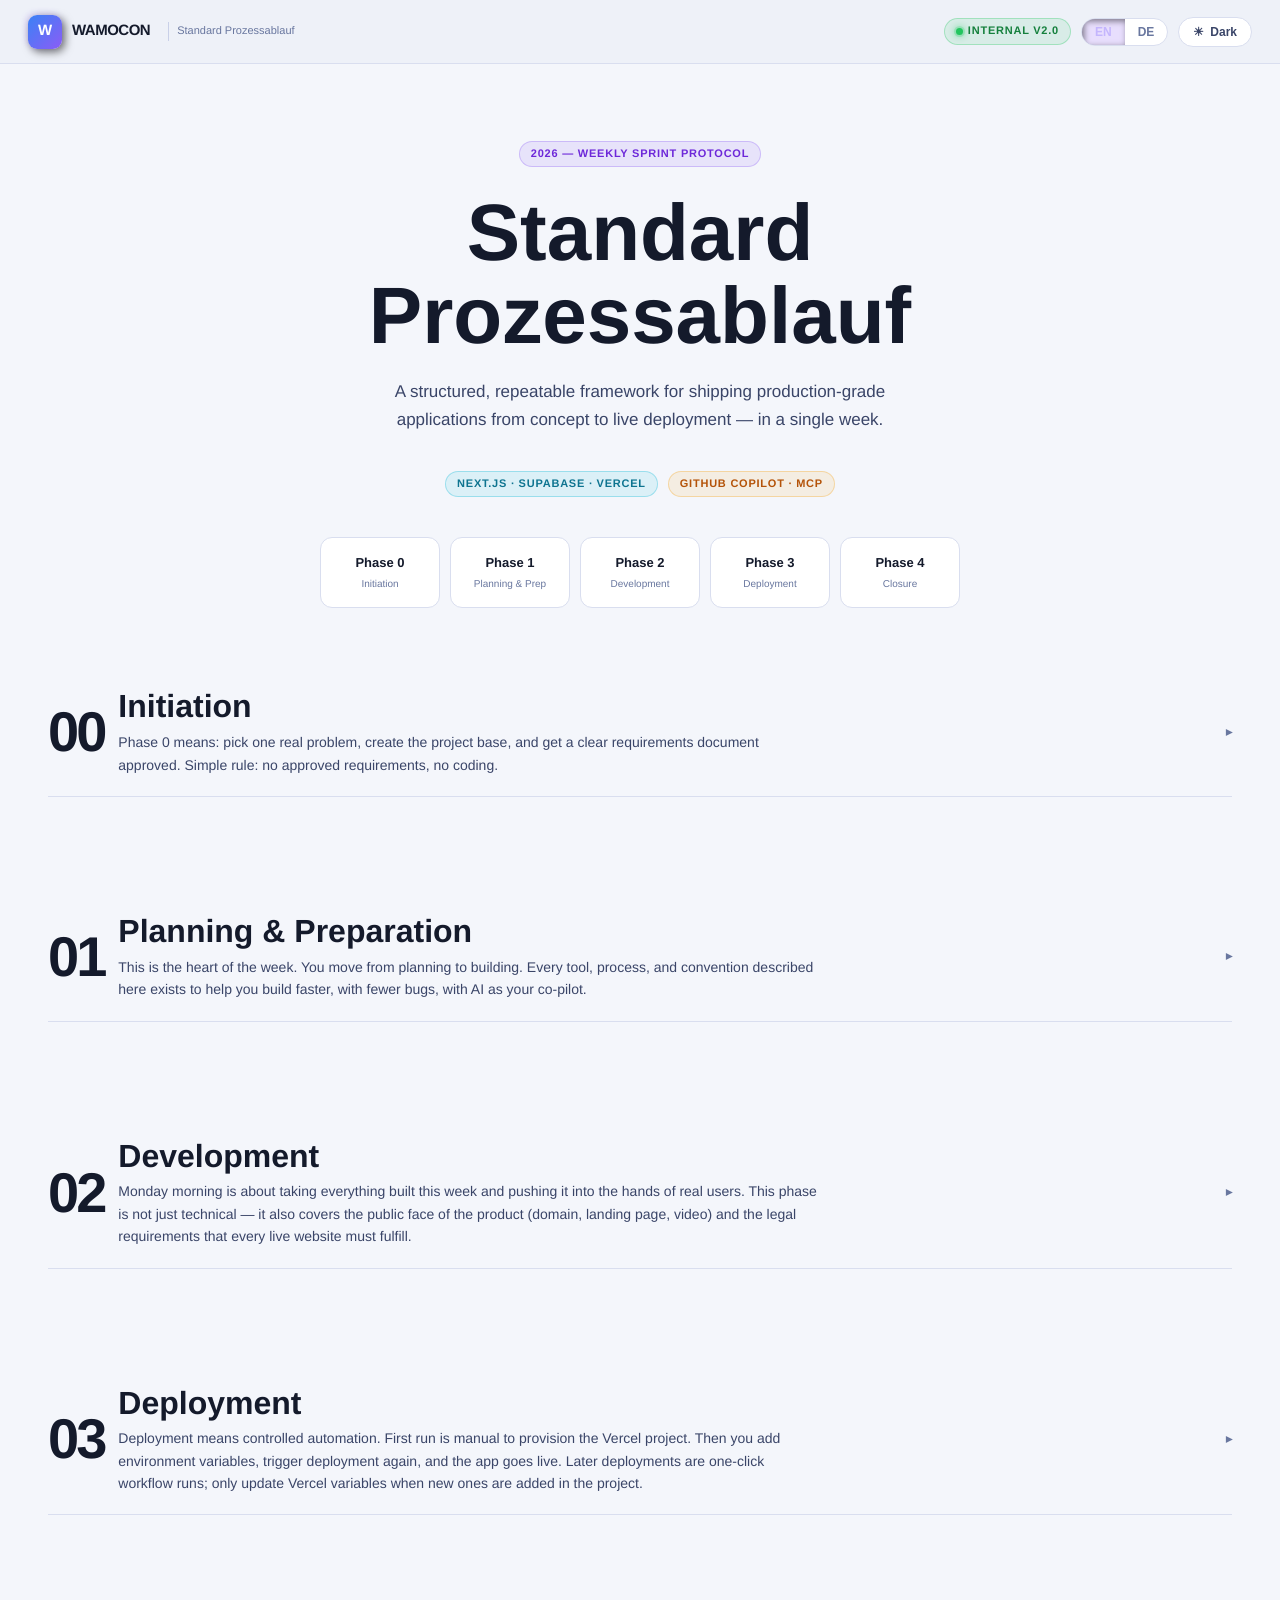
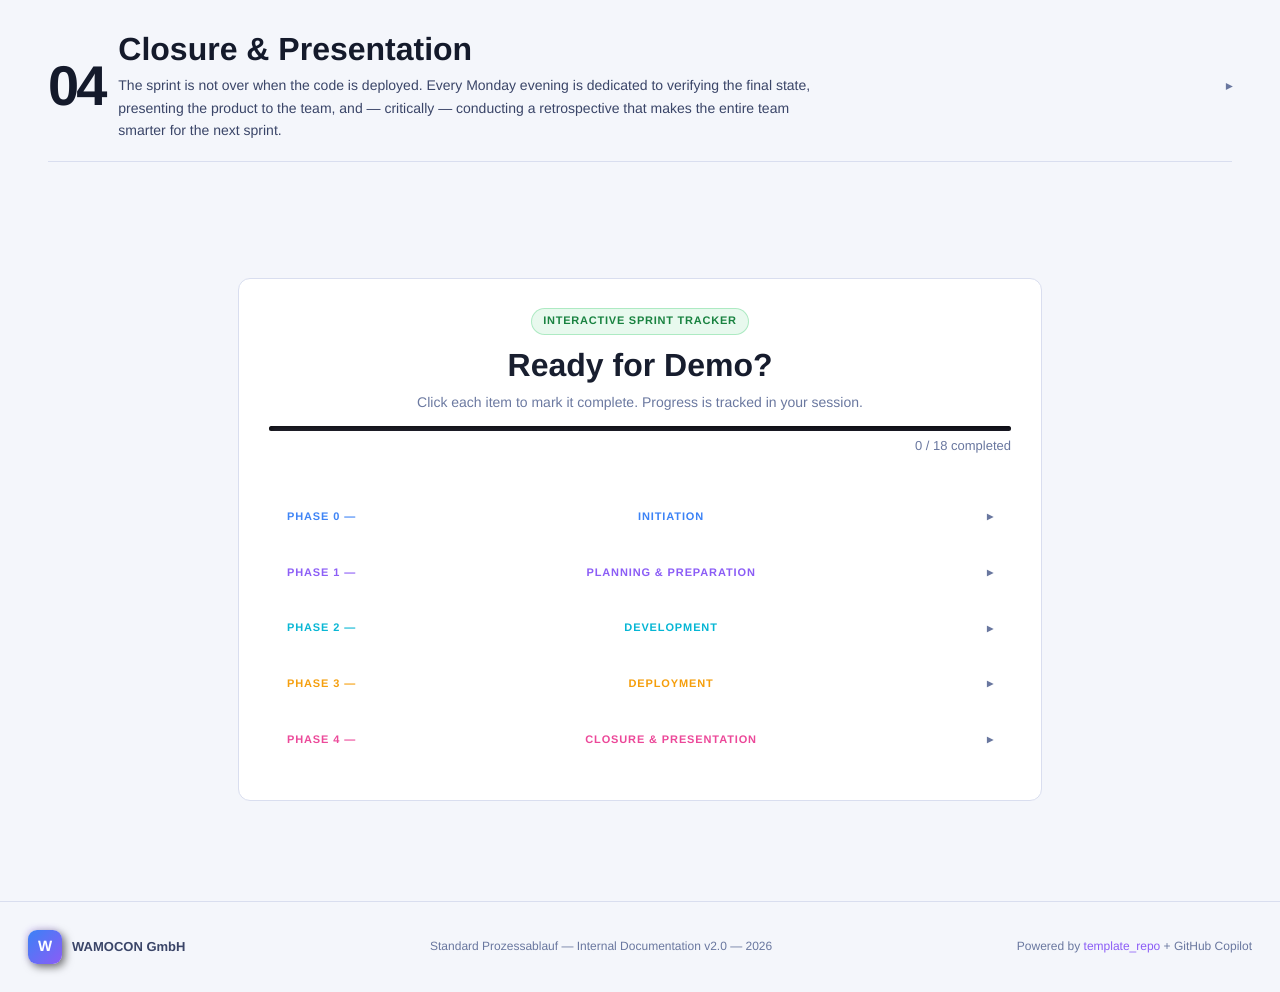
==== index.html @ 326366a0 "Refactor introductory text for clarity and conciseness in Phase 0" ====
﻿<!DOCTYPE html>
<html lang="en" data-theme="light">
<head>
  <meta charset="UTF-8"/>
  <meta name="viewport" content="width=device-width,initial-scale=1.0"/>
  <title>WAMOCON — Standard Prozessablauf</title>
  <link rel="preconnect" href="https://fonts.googleapis.com"/>
  <link href="https://fonts.googleapis.com/css2?family=Inter:wght@300;400;500;600;700;800;900&family=JetBrains+Mono:wght@400;600&display=swap" rel="stylesheet"/>
  <link rel="stylesheet" href="assets/css/core-base.css"/>
  <link rel="stylesheet" href="assets/css/core-layout.css"/>
  <link rel="stylesheet" href="assets/css/simple-theme.css"/>
</head>
<body>
  <!-- Static assembled output for file:// and GitHub Pages compatibility -->
  <!-- BEGIN components/nav-hero.html -->
<!-- ===== BG ANIMATION CANVAS ===== -->
<div id="bg-canvas" aria-hidden="true">
  <div class="orb orb-1"></div>
  <div class="orb orb-2"></div>
  <div class="orb orb-3"></div>
  <div class="orb orb-4"></div>
  <div class="orb orb-5"></div>
  <div class="orb orb-6"></div>
</div>
<!-- ===== NAV ===== -->
<nav id="nav">
  <div class="nav-logo">
    <div class="nav-logo-mark">W</div>
    <span>WAMOCON</span>
    <small>Standard Prozessablauf</small>
  </div>
  <div class="nav-right">
    <div class="badge b-green"><div class="live-dot"></div><span>Internal v2.0</span></div>
    <div class="lang-grp" id="langGrp">
      <button class="lang-btn active" onclick="setLang('en')">EN</button>
      <button class="lang-btn" onclick="setLang('de')">DE</button>
    </div>
    <button class="toggle-btn" id="themeBtn" onclick="toggleTheme()">
      <span id="themeIcon">&#9728;</span>
      <span id="themeText">Dark</span>
    </button>
  </div>
</nav>

<!-- ===== HERO ===== -->
<section id="hero">
  <div class="glow-shape" style="width:500px;height:500px;background:radial-gradient(#3b82f6,transparent 70%);top:-150px;left:-100px;animation-delay:0s"></div>
  <div class="glow-shape" style="width:400px;height:400px;background:radial-gradient(#8b5cf6,transparent 70%);top:-80px;right:-80px;animation-delay:3s"></div>
  <div class="hero-inner">
    <div class="hero-kicker">
      <div class="badge b-violet">2026 — Weekly Sprint Protocol</div>
    </div>
    <h1 class="hero-h1">
      <span class="gt-main">Standard</span><br>
      <span class="gt-blue">Prozessablauf</span>
    </h1>
    <p class="hero-sub">
      <span data-lang="en" class="lang-visible">A structured, repeatable framework for shipping production-grade applications from concept to live deployment — in a single week.</span>
      <span data-lang="de">Ein strukturiertes, wiederholbares Framework, um produktionsreife Anwendungen von der Idee bis zum Live-Deployment — in einer einzigen Woche — zu liefern.</span>
    </p>
    <div style="display:flex;align-items:center;justify-content:center;gap:10px;flex-wrap:wrap;margin-bottom:40px">
      <div class="badge b-cyan">Next.js · Supabase · Vercel</div>
      <div class="badge b-amber">GitHub Copilot · MCP</div>
    </div>
    <div class="week-bar">
      <div class="week-col week-link" tabindex="0" role="button" data-scroll-target="phase1"><div class="ph gt-blue">Phase 0</div><div class="desc" data-lang="en">Initiation</div><div class="desc" data-lang="de">Initierung</div></div>
      <div class="week-col week-link" tabindex="0" role="button" data-scroll-target="phase2"><div class="ph gt-violet">Phase 1</div><div class="desc" data-lang="en">Planning &amp; Prep</div><div class="desc" data-lang="de">Planung &amp; Vorbereitung</div></div>
      <div class="week-col week-link" tabindex="0" role="button" data-scroll-target="phase3"><div class="ph gt-cyan">Phase 2</div><div class="desc" data-lang="en">Development</div><div class="desc" data-lang="de">Entwicklung</div></div>
      <div class="week-col week-link" tabindex="0" role="button" data-scroll-target="phase4"><div class="ph gt-amber">Phase 3</div><div class="desc" data-lang="en">Deployment</div><div class="desc" data-lang="de">Deployment</div></div>
      <div class="week-col week-link" tabindex="0" role="button" data-scroll-target="phase5"><div class="ph gt-pink">Phase 4</div><div class="desc" data-lang="en">Closure</div><div class="desc" data-lang="de">Abschluss &amp; Präsentation</div></div>
    </div>
  </div>
</section>
  <!-- END components/nav-hero.html -->
  <!-- BEGIN components/phase0.html -->
<!-- =================== PHASE 1 =================== -->
<section class="phase-section reveal" id="phase1">
  <div class="phase-head">
    <div class="ph-num gt-blue">00</div>
    <div class="ph-info">
      <h2><span data-lang="en" class="lang-visible">Initiation</span><span data-lang="de">Initierung</span></h2>
      <p>
        <span data-lang="en" class="lang-visible">Phase 0 means: pick one real problem, create the project base, and get a clear requirements document approved. Simple rule: no approved requirements, no coding.</span>
        <span data-lang="de">Phase 0 bedeutet: ein echtes Problem auswählen, die Projektbasis anlegen und ein klares Anforderungsdokument freigeben lassen. Einfache Regel: ohne Freigabe kein Coding.</span>
      </p>
    </div>
  </div>
  <div class="grid12">

    <div class="card p1 card-pad col8 reveal">
      <div class="badge b-blue" style="margin-bottom:12px"><span data-lang="en" class="lang-visible">Idea + Repo Start</span><span data-lang="de">Idee + Repo-Start</span></div>
      <h3 class="card-title"><span class="icon3d" aria-hidden="true">💡</span><span data-lang="en" class="lang-visible">Choose a Real Problem and Create Your Repo</span><span data-lang="de">Echtes Problem wählen und Repo erstellen</span></h3>
      <p class="card-intro">
        <span data-lang="en" class="lang-visible">Start with one clear problem from real life. Then create a new repository from <code>template_repo</code> and clone it. This step was moved to Phase 0 on purpose, so requirements and implementation context start in the same repo from day one.</span>
        <span data-lang="de">Starte mit einem klaren Problem aus der echten Welt. Danach ein neues Repository aus <code>template_repo</code> erstellen und klonen. Dieser Schritt ist bewusst in Phase 0, damit Anforderungen und Umsetzung von Tag 1 im selben Repo liegen.</span>
      </p>
      <div class="codeblock">
<span class="c-comment"># 1) Create repo from template in GitHub</span>
<span class="c-comment"># 2) Clone it locally</span>
<span class="c-cmd">git clone</span> https://github.com/Wamocon/<span class="c-path">&lt;your-repo&gt;</span>.git
<span class="c-cmd">cd</span> <span class="c-path">&lt;your-repo&gt;</span>
      </div>
      <div class="analogy" style="margin-top:16px">
        <div class="label">ELI5 Analogy</div>
        <p><span data-lang="en" class="lang-visible">Think of this like building a house: first decide what family problem the house solves, then get the approved blueprint folder. You do not start with random walls.</span><span data-lang="de">Denk an Hausbau: zuerst klären, welches Familienproblem das Haus löst, dann den freigegebenen Bauordner holen. Nicht mit zufälligen Wänden starten.</span></p>
      </div>
    </div>

    <div class="card p1 card-pad col4 reveal">
      <div class="badge b-amber" style="margin-bottom:12px"><span data-lang="en" class="lang-visible">Risk Check</span><span data-lang="de">Risiko-Check</span></div>
      <h3 class="card-title"><span class="icon3d" aria-hidden="true">⚠️</span><span data-lang="en" class="lang-visible">Avoid the 3 Typical Week-Killers</span><span data-lang="de">Die 3 typischen Wochen-Killer vermeiden</span></h3>
      <div class="risk-item">
        <div class="risk-title" style="color:#fcd34d">Scope Explosion</div>
        <p><span data-lang="en" class="lang-visible">Too many features. Fix: freeze scope after review draft v1.</span><span data-lang="de">Zu viele Features. Lösung: Scope nach Review-Entwurf v1 einfrieren.</span></p>
      </div>
      <div class="risk-item">
        <div class="risk-title" style="color:#fca5a5">Unclear Problem</div>
        <p><span data-lang="en" class="lang-visible">Building something nobody needs. Fix: write the real user pain in plain language.</span><span data-lang="de">Etwas bauen, das niemand braucht. Lösung: echten Nutzerschmerz einfach aufschreiben.</span></p>
      </div>
      <div class="risk-item">
        <div class="risk-title" style="color:#86efac">Missing Approval</div>
        <p><span data-lang="en" class="lang-visible">Coding before sign-off. Fix: wait for Waleri approval and continue other ongoing work in the meantime.</span><span data-lang="de">Coding vor Freigabe. Lösung: auf Waleri-Freigabe warten und in der Zeit am laufenden Projekt arbeiten.</span></p>
      </div>
    </div>

    <div class="card p1 card-pad col5 reveal">
      <div class="badge b-blue" style="margin-bottom:12px"><span data-lang="en" class="lang-visible">Requirements with AI</span><span data-lang="de">Anforderungen mit KI</span></div>
      <h3 class="card-title"><span class="icon3d" aria-hidden="true">🧠</span><span data-lang="en" class="lang-visible">Use AGENTS.md to Build the Requirement Document</span><span data-lang="de">AGENTS.md nutzen für das Anforderungsdokument</span></h3>
      <p class="card-intro"><span data-lang="en" class="lang-visible">Open <code>AGENTS.md</code> first. It explains how to use Copilot agents and skills. Use the built-in requirement workflow to generate a professional document, then review and simplify the text yourself.</span><span data-lang="de">Zuerst <code>AGENTS.md</code> öffnen. Dort steht, wie Copilot-Agenten und Skills genutzt werden. Mit dem Requirement-Workflow ein professionelles Dokument erzeugen und danach selbst prüfen und vereinfachen.</span></p>
      <div class="codeblock">
<span class="c-comment"># Copilot Chat prompt (from AGENTS process)</span>
@workspace Du bist der Senior Business Analyst bei WAMOCON GmbH.
Lies <span class="c-path">IDEA.md</span> und <span class="c-path">.github/skills/anforderungsdokument/SKILL.md</span>.
Erstelle das vollständige Anforderungs- und Analysedokument
als <span class="c-path">public/Anforderungsdokument_[ProjektName].docx</span>.
      </div>
      <div class="steps" style="margin-top:14px">
        <div class="step"><div class="step-n sn-blue">1</div><div class="step-body"><h4><span data-lang="en" class="lang-visible">Fill IDEA.md</span><span data-lang="de">IDEA.md ausfüllen</span></h4><p><span data-lang="en" class="lang-visible">Project name, target group, real pain, core flow.</span><span data-lang="de">Projektname, Zielgruppe, echtes Problem, Kernablauf.</span></p></div></div>
        <div class="step"><div class="step-n sn-blue">2</div><div class="step-body"><h4><span data-lang="en" class="lang-visible">Run AI document flow</span><span data-lang="de">KI-Dokumentenflow starten</span></h4><p><span data-lang="en" class="lang-visible">Use Copilot or Claude with the AGENTS skill instructions.</span><span data-lang="de">Copilot oder Claude mit AGENTS-Skill-Anleitung verwenden.</span></p></div></div>
        <div class="step"><div class="step-n sn-blue">3</div><div class="step-body"><h4><span data-lang="en" class="lang-visible">Self-review and simplify</span><span data-lang="de">Selbst prüfen und vereinfachen</span></h4><p><span data-lang="en" class="lang-visible">Remove unclear technical jargon. Keep it understandable.</span><span data-lang="de">Unklare Fachwörter entfernen. Verständlich halten.</span></p></div></div>
      </div>
    </div>

    <div class="card p1 card-pad col7 reveal" style="background:var(--blue-dim)">
      <div class="badge b-blue" style="margin-bottom:12px"><span data-lang="en" class="lang-visible">Approval Workflow</span><span data-lang="de">Freigabe-Workflow</span></div>
      <h3 class="card-title"><span class="icon3d" aria-hidden="true">✅</span><span data-lang="en" class="lang-visible">Review → OneDrive (Welle) → Waleri Approval</span><span data-lang="de">Review → OneDrive (Welle) → Freigabe durch Waleri</span></h3>
      <p class="card-intro"><span data-lang="en" class="lang-visible">When the document is ready, store it in the correct OneDrive folder structure under the right <strong>Welle</strong>, then send it to Waleri for review. You can also use the Anforderung Manager app, but until that flow is fully ready, direct submission to Waleri is allowed.</span><span data-lang="de">Wenn das Dokument fertig ist, im richtigen OneDrive-Ordner unter der passenden <strong>Welle</strong> ablegen und dann an Waleri zur Prüfung senden. Die App „Anforderung Manager" kann genutzt werden. Bis der Flow vollständig fertig ist, ist die direkte Abgabe an Waleri erlaubt.</span></p>
      <div class="flow-grid">
        <div class="flow-item"><div class="flow-n gt-blue">01</div><div class="flow-label"><span data-lang="en" class="lang-visible">Internal Review</span><span data-lang="de">Interne Prüfung</span></div><p><span data-lang="en" class="lang-visible">You check content quality and wording first.</span><span data-lang="de">Inhalt und Formulierung zuerst selbst prüfen.</span></p></div>
        <div class="flow-item"><div class="flow-n gt-violet">02</div><div class="flow-label"><span data-lang="en" class="lang-visible">Store in OneDrive</span><span data-lang="de">In OneDrive ablegen</span></div><p><span data-lang="en" class="lang-visible">Correct Welle, correct folder structure, versioned file name.</span><span data-lang="de">Richtige Welle, richtige Ordnerstruktur, versionierter Dateiname.</span></p></div>
        <div class="flow-item"><div class="flow-n gt-cyan">03</div><div class="flow-label"><span data-lang="en" class="lang-visible">Send to Waleri</span><span data-lang="de">An Waleri senden</span></div><p><span data-lang="en" class="lang-visible">Wait for approval. While waiting, continue your ongoing project tasks.</span><span data-lang="de">Auf Freigabe warten. In der Zeit am laufenden Projekt weiterarbeiten.</span></p></div>
      </div>
      <div class="note" style="margin-top:16px">
        <div class="nl">Rule</div>
        <p><span data-lang="en" class="lang-visible">No approved requirement document means no development start.</span><span data-lang="de">Ohne freigegebenes Anforderungsdokument kein Entwicklungsstart.</span></p>
      </div>
    </div>

  </div>
</section>
  <!-- END components/phase0.html -->
  <!-- BEGIN components/phase1.html -->
<!-- =================== PHASE 2 =================== -->
<section class="phase-section reveal" id="phase2">
  <div class="phase-head">
    <div class="ph-num gt-violet">01</div>
    <div class="ph-info">
      <h2><span data-lang="en" class="lang-visible">Planning &amp; Preparation</span><span data-lang="de">Planung &amp; Vorbereitung</span></h2>
      <p><span data-lang="en" class="lang-visible">This is the heart of the week. You move from planning to building. Every tool, process, and convention described here exists to help you build faster, with fewer bugs, with AI as your co-pilot.</span><span data-lang="de">Das ist das Herzstück der Woche. Du wechselst vom Planen zum Bauen. Jedes hier beschriebene Tool und jeder Prozess hilft dir, schneller und mit weniger Fehlern zu bauen — mit KI als Co-Pilot.</span></p>
    </div>
  </div>
  <div class="grid12">

    <!-- FOUNDATION: template_repo -->
    <div class="card p2 card-pad col6 reveal" id="template-repo">
      <div class="badge b-violet" style="margin-bottom:12px"><span data-lang="en" class="lang-visible">The Foundation — GitHub</span><span data-lang="de">Das Fundament — GitHub</span></div>
      <h3 class="card-title gt-violet"><span class="icon3d" aria-hidden="true">📦</span>template_repo</h3>
      <p class="card-intro">
        <span data-lang="en" class="lang-visible">Now that the repository is already cloned in Phase 0, Phase 1 is pure setup and orientation. Think of <code>template_repo</code> as a professionally-prepared empty house. You do not build the foundation again, you only activate utilities and prepare rooms for real work.
        <br><br>
        It is the official WAMOCON starting point for every new application. It ships with Next.js 16, TypeScript, Tailwind CSS, Supabase, CI/CD pipelines, and a full GitHub Copilot configuration — all pre-wired and ready.</span>
        <span data-lang="de">Da das Repository bereits in Phase 0 geklont wurde, ist Phase 1 reine Einrichtung und Orientierung. Stell dir <code>template_repo</code> wie ein professionell vorbereitetes Haus vor. Du baust nicht erneut das Fundament, sondern aktivierst nur die Infrastruktur und bereitest alles für die Umsetzung vor.
        <br><br>
        Es ist der offizielle WAMOCON-Startpunkt für jede neue Anwendung. Enthalten: Next.js 16, TypeScript, Tailwind CSS, Supabase, CI/CD-Pipelines und eine vollständige GitHub-Copilot-Konfiguration.</span>
      </p>
      <div style="margin-bottom:18px">
        <div class="info-row"><span class="irl">Framework</span><span class="tag">Next.js 16 App Router</span></div>
        <div class="info-row"><span class="irl">Language</span><span class="tag">TypeScript (strict mode)</span></div>
        <div class="info-row"><span class="irl">Styling</span><span class="tag">Tailwind CSS v4</span></div>
        <div class="info-row"><span class="irl">Database</span><span class="tag">Supabase (PostgreSQL + RLS)</span></div>
        <div class="info-row"><span class="irl">Deployment</span><span class="tag">Vercel via GitHub Actions</span></div>
        <div class="info-row"><span class="irl">Safety</span><span class="tag">Pre-commit secret scanner hook</span></div>
        <div class="info-row"><span class="irl">CI/CD Source</span><span class="tag">Wamocon/github_workflow</span></div>
        <div class="info-row"><span class="irl">AI Config</span><span class="tag">AGENTS.md + Instructions</span></div>
      </div>
      <div style="font-size:12px;color:var(--text3);font-weight:700;text-transform:uppercase;letter-spacing:0.07em;margin-bottom:8px">Quick Start</div>
      <div class="codeblock">
<span class="c-comment"># Step 1: Install all dependencies (like downloading all ingredients)</span>
<span class="c-cmd">npm install</span>

<span class="c-comment"># Step 2: Install one-time pre-commit safety hook</span>
<span class="c-cmd">bash</span> hooks/install.sh

<span class="c-comment"># Step 3: Copy the environment variable template</span>
<span class="c-cmd">cp</span> .env.example .env.local

<span class="c-comment"># Step 4: Start the development server</span>
<span class="c-cmd">npm run dev</span>  <span class="c-comment"># Open http://localhost:3000</span></div>
      <div class="analogy" style="margin-top:16px">
        <div class="label">ELI5 Analogy</div>
        <p><span data-lang="en" class="lang-visible">You already copied the recipe book in Phase 0. Phase 1 is buying ingredients, labeling drawers, and checking safety before cooking.</span><span data-lang="de">Das Rezeptbuch wurde bereits in Phase 0 kopiert. Phase 1 heißt: Zutaten kaufen, Schubladen beschriften und Sicherheit prüfen, bevor gekocht wird.</span></p>
      </div>
    </div>

    <!-- AI: COPILOT -->
    <div class="card p2 card-pad col6 reveal">
      <div class="badge b-violet" style="margin-bottom:12px"><span data-lang="en" class="lang-visible">The AI Assistant — GitHub Copilot</span><span data-lang="de">Der KI-Assistent — GitHub Copilot</span></div>
      <h3 class="card-title"><span class="icon3d" aria-hidden="true">🤖</span><span data-lang="en" class="lang-visible">Your Intelligent Co-Pilot</span><span data-lang="de">Dein intelligenter Co-Pilot</span></h3>
      <p class="card-intro"><span data-lang="en" class="lang-visible">GitHub Copilot is an AI that lives inside VS Code and writes code alongside you. But unlike a simple autocomplete, Copilot in this project is fine-tuned to know exactly our tech stack, our rules, and our coding conventions — through a set of configuration files that ship inside <code>template_repo</code>.</span><span data-lang="de">GitHub Copilot ist eine KI, die in VS Code lebt und Code neben dir schreibt. Aber anders als ein einfaches Autocomplete kennt Copilot in diesem Projekt unseren Tech-Stack, unsere Regeln und Konventionen — durch Konfigurationsdateien in <code>template_repo</code>.</span></p>
      <div class="analogy">
        <div class="label">ELI5 Analogy</div>
        <p><span data-lang="en" class="lang-visible">Imagine having a genius friend who has read every programming book ever written, knows your project inside-out, and sits next to you while you code. When you start typing, they finish the sentence — correctly, every time. That is GitHub Copilot. The configuration files are like giving that friend a briefing document about your specific project before they start.</span><span data-lang="de">Stell dir vor, du hast einen genialen Freund, der jedes Programmierbuch gelesen hat, dein Projekt in- und auswendig kennt und neben dir sitzt. Wenn du anfängst zu tippen, vervollständigt er den Satz — jedes Mal korrekt. Das ist GitHub Copilot.</span></p>
      </div>
      <div class="steps" style="margin-top:16px">
        <div class="step">
          <div class="step-n sn-violet">1</div>
          <div class="step-body">
            <h4>copilot-instructions.md</h4>
            <p><span data-lang="en" class="lang-visible">Located at <code>.github/copilot-instructions.md</code>. This file is automatically loaded on <strong>every single Copilot interaction</strong>. It tells the AI the tech stack, critical rules (how to use Supabase, how to handle async components), and team conventions. Think of it as the AI's standing briefing document.</span><span data-lang="de">In <code>.github/copilot-instructions.md</code>. Diese Datei wird bei <strong>jeder</strong> Copilot-Interaktion automatisch geladen. Sie teilt der KI den Tech-Stack, kritische Regeln und Team-Konventionen mit.</span></p>
          </div>
        </div>
        <div class="step">
          <div class="step-n sn-violet">2</div>
          <div class="step-body">
            <h4>.instructions.md Files</h4>
            <p><span data-lang="en" class="lang-visible">Pattern-scoped guidelines inside <code>.github/instructions/</code>. For example, the Next.js instruction file only activates when Copilot works on <code>.tsx</code> or <code>.ts</code> files. This keeps instructions focused and relevant — the AI only receives the guidance that applies to the file it is currently editing.</span><span data-lang="de">Muster-gebundene Richtlinien in <code>.github/instructions/</code>. Die Next.js-Datei aktiviert sich z. B. nur bei <code>.tsx</code>/<code>.ts</code>-Dateien. So bleiben die Anweisungen fokussiert.</span></p>
          </div>
        </div>
        <div class="step">
          <div class="step-n sn-violet">3</div>
          <div class="step-body">
            <h4>@planner Agent</h4>
            <p><span data-lang="en" class="lang-visible">A specialized AI persona defined in <code>.github/agents/</code>. Invoked by typing <code>@planner</code> in the VS Code Copilot chat. When you give it a task (like "Add an authentication page"), it explores the codebase, identifies all affected files, and creates a numbered plan — but it never writes code. Use it to <em>plan before you build</em>.</span><span data-lang="de">Eine spezialisierte KI-Persona in <code>.github/agents/</code>. Aufgerufen mit <code>@planner</code> im Copilot-Chat. Es erkundet die Codebase, identifiziert betroffene Dateien und erstellt einen nummerierten Plan — schreibt aber nie Code. Zum <em>Planen vor dem Bauen</em> verwenden.</span></p>
          </div>
        </div>
        <div class="step">
          <div class="step-n sn-violet">4</div>
          <div class="step-body">
            <h4>AGENTS.md — Read This First</h4>
            <p><span data-lang="en" class="lang-visible">The most important onboarding file in the entire project. It explains every agent, every instruction file, and when to use each one. Before writing a single line of code on a new project, read <code>AGENTS.md</code> from cover to cover.</span><span data-lang="de">Die wichtigste Onboarding-Datei im gesamten Projekt. Sie erklärt jeden Agenten, jede Instruction-Datei und wann welche zu verwenden ist. Vor dem Schreiben von Code unbedingt lesen.</span></p>
          </div>
        </div>
      </div>
    </div>

    <!-- DATABASE: SUPABASE & MCP -->
    <div class="card p2 card-pad col5 reveal">
      <div class="badge b-cyan" style="margin-bottom:12px"><span data-lang="en" class="lang-visible">The Database — Supabase &amp; MCP</span><span data-lang="de">Die Datenbank — Supabase &amp; MCP</span></div>
      <h3 class="card-title"><span class="icon3d" aria-hidden="true">🗄️</span><span data-lang="en" class="lang-visible">Where Your App Stores Its Memory</span><span data-lang="de">Wo die App Daten speichert</span></h3>
      <p class="card-intro"><span data-lang="en" class="lang-visible">Every app needs to remember things — user accounts, product listings, messages. Supabase is the cloud database that stores all of this. It is like a giant, secure filing cabinet in the cloud that your app reads from and writes to 24/7.</span><span data-lang="de">Jede App muss Dinge speichern — Nutzerkonten, Produkte, Nachrichten. Supabase ist die Cloud-Datenbank, in der all das gespeichert wird. Es ist wie ein riesiger, sicherer Aktenschrank in der Cloud.</span></p>
      <div class="analogy">
        <div class="label">ELI5 Analogy — What is MCP?</div>
        <p><span data-lang="en" class="lang-visible">MCP (Model Context Protocol) is like giving Copilot a direct phone line to Supabase. Instead of you manually clicking buttons in Supabase to create tables, you can simply tell Copilot: "Create a users table with name, email, and created_at columns" — and Copilot calls Supabase directly through MCP and does it for you.</span><span data-lang="de">MCP (Model Context Protocol) ist wie ein direkter Telefonanschluss zwischen Copilot und Supabase. Statt manuell Tabellen anzulegen, sagt man Copilot: „Erstelle eine Nutzertabelle mit name, email und created_at" — und Copilot ruft Supabase direkt über MCP an.</span></p>
      </div>
      <div class="steps" style="margin-top:14px">
        <div class="step">
          <div class="step-n sn-cyan">1</div>
          <div class="step-body">
            <h4><span data-lang="en" class="lang-visible">Request Domain + Supabase Access</span><span data-lang="de">Domain + Supabase-Zugang anfragen</span></h4>
            <p><span data-lang="en" class="lang-visible">Find a fitting domain at Strato, then ask Waleri to register it and provide your production Supabase credentials. You still can use temporary local/dev values, but production values must come from the managed process.</span><span data-lang="de">Eine passende Domain bei Strato suchen und dann Waleri bitten, die Domain zu registrieren und die Produktions-Supabase-Zugangsdaten bereitzustellen. Für lokal/dev sind temporäre Werte möglich, Produktionswerte kommen aus dem managed Prozess.</span></p>
          </div>
        </div>
        <div class="step">
          <div class="step-n sn-cyan">2</div>
          <div class="step-body">
            <h4><span data-lang="en" class="lang-visible">Populate .env.local</span><span data-lang="de">.env.local befüllen</span></h4>
            <p><span data-lang="en" class="lang-visible">Paste the three values into your <code>.env.local</code> file. This file is like a secret notebook that your app reads to know where the database is and how to log in. Never commit this file to GitHub — it contains secrets.</span><span data-lang="de">Die drei Werte in <code>.env.local</code> eintragen. Diese Datei ist wie ein geheimes Notizbuch, das die App liest. Niemals auf GitHub hochladen — sie enthält Geheimnisse.</span></p>
          </div>
        </div>
        <div class="step">
          <div class="step-n sn-cyan">3</div>
          <div class="step-body">
            <h4><span data-lang="en" class="lang-visible">Connect Supabase MCP to VS Code</span><span data-lang="de">Supabase MCP mit VS Code verbinden</span></h4>
            <p><span data-lang="en" class="lang-visible">Install the Supabase MCP extension and configure it with your project credentials. Once connected, Copilot can directly create tables, run migrations, and manage permissions — all via natural language commands in the chat.</span><span data-lang="de">Die Supabase-MCP-Erweiterung installieren und mit den Projektdaten konfigurieren. Danach kann Copilot direkt Tabellen erstellen, Migrationen ausführen und Berechtigungen verwalten.</span></p>
          </div>
        </div>
        <div class="step">
          <div class="step-n sn-cyan">4</div>
          <div class="step-body">
            <h4><span data-lang="en" class="lang-visible">Grant Schema Permissions</span><span data-lang="de">Schema-Berechtigungen vergeben</span></h4>
            <p><span data-lang="en" class="lang-visible">If using custom schemas (e.g. <code>app</code>, <code>internal</code>), you must grant <code>USAGE</code> and <code>ALL TABLES</code> permissions and expose the schema via <code>Settings → API → Exposed Schemas</code>. Without this, Supabase returns empty results.</span><span data-lang="de">Bei eigenen Schemas (z. B. <code>app</code>, <code>internal</code>) müssen <code>USAGE</code> und <code>ALL TABLES</code> Berechtigungen vergeben und das Schema über <code>Settings → API → Exposed Schemas</code> freigegeben werden.</span></p>
          </div>
        </div>
      </div>
      <div class="codeblock" style="margin-top:16px">
<span class="c-comment"># .env.local — fill in your real values</span>
<span class="c-flag">NEXT_PUBLIC_SUPABASE_URL</span>=https://<span class="c-path">&lt;ref&gt;</span>.supabase.co
<span class="c-flag">NEXT_PUBLIC_SUPABASE_ANON_KEY</span>=<span class="c-val">&lt;anon-key&gt;</span>
<span class="c-flag">SUPABASE_SERVICE_ROLE_KEY</span>=<span class="c-val">&lt;service-role-key&gt;</span></div>
      <div class="warn" style="margin-top:14px">
        <div class="wl">Critical Rule</div>
        <p><span data-lang="en" class="lang-visible">Never store test data as local JSON files or SQL dumps in the project folder. Insert all data directly into Supabase via Dashboard, MCP, or migrations. One source of truth from day one.</span><span data-lang="de">Testdaten niemals als lokale JSON-Dateien oder SQL-Dumps im Projektordner speichern. Alle Daten direkt in Supabase per Dashboard, MCP oder Migrationen pflegen. Eine einzige Datenquelle von Anfang an.</span></p>
      </div>
    </div>

    <!-- BRANCHING & CI/CD -->
    <div class="card p2 card-pad col7 reveal">
      <div class="badge b-violet" style="margin-bottom:12px"><span data-lang="en" class="lang-visible">The Safe Path — Branching &amp; CI/CD</span><span data-lang="de">Der sichere Weg — Branching &amp; CI/CD</span></div>
      <h3 class="card-title"><span class="icon3d" aria-hidden="true">🛡️</span><span data-lang="en" class="lang-visible">Never Break the Live App</span><span data-lang="de">Die Live-App niemals beschädigen</span></h3>
      <p class="card-intro"><span data-lang="en" class="lang-visible">The <code>main</code> branch is the source of truth for production. It is always stable and always deployable. To add new features, you work on a separate copy called a "feature branch." Once your feature is finished and tested, you merge it in.</span><span data-lang="de">Der <code>main</code>-Branch ist die Quelle der Wahrheit für die Produktion. Er ist immer stabil. Neue Features werden in einem separaten „Feature-Branch" entwickelt und erst nach Tests gemergt.</span></p>
      <div class="analogy">
        <div class="label">ELI5 Analogy</div>
        <p><span data-lang="en" class="lang-visible">Imagine <code>main</code> is the published version of a book in the bookstore. A feature branch is your personal draft copy where you write new chapters and fix mistakes. Only when the new chapter is perfect do you send it to the publisher to update the bookstore version.</span><span data-lang="de"><code>main</code> ist die veröffentlichte Version eines Buches. Ein Feature-Branch ist dein persönliches Exemplar, in dem du neue Kapitel schreibst. Erst wenn das neue Kapitel perfekt ist, schickst du es zum Verlag.</span></p>
      </div>
      <div class="steps" style="margin-top:16px">
        <div class="step">
          <div class="step-n sn-violet">1</div>
          <div class="step-body">
            <h4><span data-lang="en" class="lang-visible">Create a Feature Branch</span><span data-lang="de">Feature-Branch erstellen</span></h4>
            <p><span data-lang="en" class="lang-visible">Always name it <code>feature/your-feature-name</code>. This naming convention makes it immediately clear what the branch contains. Run: <code>git checkout -b feature/my-feature</code></span><span data-lang="de">Immer nach dem Muster <code>feature/feature-name</code> benennen. Ausführen: <code>git checkout -b feature/mein-feature</code></span></p>
          </div>
        </div>
        <div class="step">
          <div class="step-n sn-violet">2</div>
          <div class="step-body">
            <h4><span data-lang="en" class="lang-visible">Run Local Quality Checks Before Every Push</span><span data-lang="de">Lokale Qualitätsprüfungen vor jedem Push</span></h4>
            <p><span data-lang="en" class="lang-visible"><code>npm run typecheck</code> catches any TypeScript type errors (like trying to use a number where a word is expected). <code>npm run lint</code> catches code style problems. Both must pass before you push. This saves GitHub Actions minutes and prevents PR failures.</span><span data-lang="de"><code>npm run typecheck</code> findet TypeScript-Typfehler. <code>npm run lint</code> findet Code-Stilprobleme. Beide müssen bestehen, bevor gepusht wird. Das spart GitHub-Actions-Minuten.</span></p>
          </div>
        </div>
        <div class="step">
          <div class="step-n sn-violet">3</div>
          <div class="step-body">
            <h4><span data-lang="en" class="lang-visible">Push All Changes, Then Open the PR</span><span data-lang="de">Alle Änderungen pushen, dann PR öffnen</span></h4>
            <p><span data-lang="en" class="lang-visible">Push everything you need before opening a Pull Request. Every new push to an open PR triggers the full CI pipeline — which consumes GitHub Actions minutes. Open the PR once, when you are done, not incrementally.</span><span data-lang="de">Alles pushen, bevor ein Pull Request geöffnet wird. Jeder neue Push auf einen offenen PR löst die vollständige CI-Pipeline aus. Den PR nur einmal öffnen, wenn alles fertig ist.</span></p>
          </div>
        </div>
        <div class="step">
          <div class="step-n sn-violet">4</div>
          <div class="step-body">
            <h4><span data-lang="en" class="lang-visible">The CI Pipeline Does the Rest</span><span data-lang="de">Die CI-Pipeline erledigt den Rest</span></h4>
            <p><span data-lang="en" class="lang-visible">When a PR is opened, the centralized <code>Wamocon/github_workflow</code> automatically fixes formatting issues, runs typecheck and lint again, and deploys a Vercel <strong>preview URL</strong> so you can review the changes live before merging to <code>main</code>.</span><span data-lang="de">Wenn ein PR geöffnet wird, behebt der zentrale <code>Wamocon/github_workflow</code> automatisch Formatierungsprobleme, führt Typecheck und Lint aus und deployt eine Vercel-<strong>Vorschau-URL</strong> zum Testen.</span></p>
          </div>
        </div>
      </div>
      <div class="con-grid" style="margin-top:16px">
        <div class="con-item"><div class="con-title" style="color:#c4b5fd">pr-checks.yml</div><p><span data-lang="en" class="lang-visible">Runs typecheck + lint on pull requests.</span><span data-lang="de">Führt Typecheck + Lint auf Pull Requests aus.</span></p></div>
        <div class="con-item"><div class="con-title" style="color:#c4b5fd">pr-autofix.yml</div><p><span data-lang="en" class="lang-visible">Fixes formatting automatically where possible.</span><span data-lang="de">Korrigiert Formatierung automatisch, wenn möglich.</span></p></div>
        <div class="con-item"><div class="con-title" style="color:#c4b5fd">deploy.yml</div><p><span data-lang="en" class="lang-visible">Manual deployment workflow for Vercel.</span><span data-lang="de">Manueller Deployment-Workflow für Vercel.</span></p></div>
        <div class="con-item"><div class="con-title" style="color:#c4b5fd">lp-generator.yml</div><p><span data-lang="en" class="lang-visible">Manual landing-page generation workflow.</span><span data-lang="de">Manueller Workflow zur Landing-Page-Generierung.</span></p></div>
      </div>
      <div class="codeblock" style="margin-top:16px">
<span class="c-comment"># The complete feature branch workflow</span>
<span class="c-cmd">git checkout -b</span> <span class="c-path">feature/my-feature</span>

<span class="c-comment"># Build your feature… then test locally</span>
<span class="c-cmd">npm run typecheck</span>  <span class="c-comment"># must pass</span>
<span class="c-cmd">npm run lint</span>       <span class="c-comment"># must pass</span>

<span class="c-comment"># Commit and push ALL changes at once</span>
<span class="c-cmd">git add</span> .
<span class="c-cmd">git commit -m</span> <span class="c-val">"feat: description of change"</span>
<span class="c-cmd">git push origin</span> <span class="c-path">feature/my-feature</span>
<span class="c-comment"># NOW open the Pull Request on GitHub</span></div>
      <div class="warn" style="margin-top:14px">
        <div class="wl">Golden Rule</div>
        <p><span data-lang="en" class="lang-visible">Never push directly to <code>main</code>. Never have more than one PR open at a time. Test locally first — then push — then open the PR.</span><span data-lang="de">Niemals direkt auf <code>main</code> pushen. Niemals mehr als einen offenen PR gleichzeitig. Erst lokal testen — dann pushen — dann PR öffnen.</span></p>
      </div>
    </div>

    <!-- VERCEL -->
    <div class="card p2 card-pad col6 reveal">
      <div class="badge b-cyan" style="margin-bottom:12px"><span data-lang="en" class="lang-visible">The Live Server — Vercel</span><span data-lang="de">Der Live-Server — Vercel</span></div>
      <h3 class="card-title"><span class="icon3d" aria-hidden="true">🌍</span><span data-lang="en" class="lang-visible">Opening the Store to the World</span><span data-lang="de">Das Geschäft für die Welt öffnen</span></h3>
      <p class="card-intro"><span data-lang="en" class="lang-visible">Vercel is the platform that hosts the application. When code is merged to <code>main</code>, Vercel automatically picks it up and publishes the new version within minutes. It is like having a robot employee whose entire job is to update the website the moment you approve a change.</span><span data-lang="de">Vercel ist die Plattform, die die Anwendung hostet. Wenn Code in <code>main</code> gemergt wird, veröffentlicht Vercel automatisch die neue Version. Es ist wie ein Roboter-Mitarbeiter, dessen einzige Aufgabe es ist, die Website sofort nach Genehmigung einer Änderung zu aktualisieren.</span></p>
      <div class="analogy">
        <div class="label">ELI5 Analogy</div>
        <p><span data-lang="en" class="lang-visible">Deploying to Vercel is like printing and putting your book in the bookstore for the first time. Once it is there, every customer can read it. Every time you release a new edition (merge to main), Vercel automatically swaps the old copies with the new ones — no manual work needed.</span><span data-lang="de">Auf Vercel deployen ist wie das Drucken und Einlegen eines Buches in den Buchladen. Jeder kann es lesen. Jedes neue Release tauscht Vercel automatisch gegen die neue Version aus.</span></p>
      </div>
      <div class="steps" style="margin-top:16px">
        <div class="step">
          <div class="step-n sn-cyan">1</div>
          <div class="step-body">
            <h4><span data-lang="en" class="lang-visible">Temporarily Make Repo Public</span><span data-lang="de">Repo vorübergehend öffentlich machen</span></h4>
            <p><span data-lang="en" class="lang-visible">Vercel needs to read the code to import the project. Go to <code>Repository → Settings → General → Change visibility → Public</code>. You will revert this to Internal immediately after.</span><span data-lang="de">Vercel muss den Code lesen, um das Projekt zu importieren. Zu <code>Repository → Settings → General → Change visibility → Public</code> gehen. Danach sofort wieder auf Internal zurücksetzen.</span></p>
          </div>
        </div>
        <div class="step">
          <div class="step-n sn-cyan">2</div>
          <div class="step-body">
            <h4><span data-lang="en" class="lang-visible">Import &amp; Deploy on Vercel</span><span data-lang="de">Auf Vercel importieren &amp; deployen</span></h4>
            <p><span data-lang="en" class="lang-visible">Go to <a href="https://vercel.com" target="_blank">vercel.com</a> → Add New Project → Import your repository → Deploy. Vercel will build the app and give it a public URL.</span><span data-lang="de">Auf <a href="https://vercel.com" target="_blank">vercel.com</a> gehen → Neues Projekt hinzufügen → Repository importieren → Deployen.</span></p>
          </div>
        </div>
        <div class="step">
          <div class="step-n sn-cyan">3</div>
          <div class="step-body">
            <h4><span data-lang="en" class="lang-visible">Copy Project ID → GitHub Secret</span><span data-lang="de">Projekt-ID → GitHub Secret</span></h4>
            <p><span data-lang="en" class="lang-visible">In Vercel, go to <code>Settings → General → Project ID</code>. Copy it. In GitHub, go to <code>Repository → Settings → Secrets → Actions → New secret</code>. Name it <code>VERCEL_PROJECT_ID</code>. This connects GitHub Actions to your specific Vercel project.</span><span data-lang="de">In Vercel zu <code>Settings → General → Project ID</code> gehen und die ID kopieren. In GitHub als Secret <code>VERCEL_PROJECT_ID</code> hinzufügen. Das verbindet GitHub Actions mit dem Vercel-Projekt.</span></p>
          </div>
        </div>
        <div class="step">
          <div class="step-n sn-cyan">4</div>
          <div class="step-body">
            <h4><span data-lang="en" class="lang-visible">Import All Environment Variables</span><span data-lang="de">Alle Umgebungsvariablen importieren</span></h4>
            <p><span data-lang="en" class="lang-visible">Go to <code>Vercel → Settings → Environment Variables</code> and add every variable from your <code>.env.local</code> file. If you skip this, the production build will fail because the app cannot find its database credentials.</span><span data-lang="de">Zu <code>Vercel → Settings → Environment Variables</code> gehen und alle Variablen aus <code>.env.local</code> hinzufügen. Ohne diesen Schritt schlägt der Produktions-Build fehl.</span></p>
          </div>
        </div>
        <div class="step">
          <div class="step-n sn-cyan">5</div>
          <div class="step-body">
            <h4><span data-lang="en" class="lang-visible">Revert Repo to Internal</span><span data-lang="de">Repo auf Internal zurücksetzen</span></h4>
            <p><span data-lang="en" class="lang-visible">Go back to <code>Repository → Settings → General → Change visibility → Internal</code>. The existing Vercel connection continues to work via GitHub Actions — the repo does not need to stay public.</span><span data-lang="de">Zurück zu <code>Repository → Settings → General → Change visibility → Internal</code>. Die Vercel-Verbindung funktioniert weiterhin über GitHub Actions.</span></p>
          </div>
        </div>
      </div>
      <div class="note" style="margin-top:14px">
        <div class="nl">Pre-configured Secrets</div>
        <p><span data-lang="en" class="lang-visible"><code>VERCEL_TOKEN</code> and <code>VERCEL_ORG_ID</code> are already configured at the GitHub organization level. You only need to add <code>VERCEL_PROJECT_ID</code> to the individual repository.</span><span data-lang="de"><code>VERCEL_TOKEN</code> und <code>VERCEL_ORG_ID</code> sind bereits auf GitHub-Organisationsebene konfiguriert. Nur <code>VERCEL_PROJECT_ID</code> muss zum Repository hinzugefügt werden.</span></p>
      </div>
    </div>

    <!-- BUILD LOOP -->
    <div class="card p2 card-pad col6 reveal" style="background:var(--violet-dim)">
      <div class="badge b-violet" style="margin-bottom:12px"><span data-lang="en" class="lang-visible">The Daily Build Loop</span><span data-lang="de">Die tägliche Build-Schleife</span></div>
      <h3 class="card-title"><span class="icon3d" aria-hidden="true">🔁</span><span data-lang="en" class="lang-visible">Build → Test → Document → Repeat</span><span data-lang="de">Bauen → Testen → Dokumentieren → Wiederholen</span></h3>
      <p class="card-intro"><span data-lang="en" class="lang-visible">From Tuesday to Thursday, the team runs on a tight daily loop. Each feature is built, functionally tested in the browser, and only then pushed. High-quality Copilot prompts that produce excellent results are saved as "Golden Prompts" — a growing knowledge base for the team.</span><span data-lang="de">Von Dienstag bis Donnerstag läuft das Team in einer engen täglichen Schleife. Jedes Feature wird gebaut, im Browser getestet und erst dann gepusht. Hochwertige Copilot-Prompts werden als „Golden Prompts" gespeichert — eine wachsende Wissensdatenbank.</span></p>
      <div class="con-grid">
        <div class="con-item">
          <div class="con-title" style="color:#c4b5fd"><span data-lang="en" class="lang-visible">Build with Copilot</span><span data-lang="de">Mit Copilot bauen</span></div>
          <p><span data-lang="en" class="lang-visible">Use Copilot agent mode for each feature. Use <code>@planner</code> first to plan, then implement. The AI writes 80% of the boilerplate — you focus on business logic and decisions.</span><span data-lang="de">Copilot-Agentenmodus für jedes Feature verwenden. Erst <code>@planner</code> zum Planen, dann implementieren. Die KI schreibt 80% des Boilerplates — du fokussierst dich auf Logik.</span></p>
        </div>
        <div class="con-item">
          <div class="con-title" style="color:#c4b5fd"><span data-lang="en" class="lang-visible">Golden Prompts</span><span data-lang="de">Goldene Prompts</span></div>
          <p><span data-lang="en" class="lang-visible">When a Copilot prompt produces outstanding, production-ready code on the first try — document it. These "Golden Prompts" are shared with the team and reused in future sprints, compounding sprint efficiency over time.</span><span data-lang="de">Wenn ein Copilot-Prompt beim ersten Versuch hervorragenden Code produziert — dokumentieren. Diese "Goldenen Prompts" werden geteilt und in zukünftigen Sprints wiederverwendet.</span></p>
        </div>
        <div class="con-item">
          <div class="con-title" style="color:#c4b5fd"><span data-lang="en" class="lang-visible">Functional Testing</span><span data-lang="de">Funktionstests</span></div>
          <p><span data-lang="en" class="lang-visible">After each feature, open the browser and test every user flow end-to-end. Does clicking the button do what it should? Does the data save to Supabase? Test before committing — not after.</span><span data-lang="de">Nach jedem Feature den Browser öffnen und jeden Nutzerflow testen. Funktioniert alles? Werden Daten in Supabase gespeichert? Vor dem Commit testen — nicht danach.</span></p>
        </div>
        <div class="con-item">
          <div class="con-title" style="color:#c4b5fd"><span data-lang="en" class="lang-visible">PR Quality Gate</span><span data-lang="de">PR-Qualitätsstufe</span></div>
          <p><span data-lang="en" class="lang-visible">Only open a PR once <code>typecheck</code> and <code>lint</code> pass locally. Every push on an open PR burns CI minutes. One clean push — one PR — one merge.</span><span data-lang="de">PR nur öffnen, wenn <code>typecheck</code> und <code>lint</code> lokal bestehen. Ein sauberer Push — ein PR — ein Merge.</span></p>
        </div>
      </div>
    </div>

  </div>
</section>
  <!-- END components/phase1.html -->
  <!-- BEGIN components/phase2.html -->
<!-- =================== PHASE 3 =================== -->
<section class="phase-section reveal" id="phase3">
  <div class="phase-head">
    <div class="ph-num gt-cyan">02</div>
    <div class="ph-info">
      <h2><span data-lang="en" class="lang-visible">Development</span><span data-lang="de">Entwicklung</span></h2>
      <p><span data-lang="en" class="lang-visible">Monday morning is about taking everything built this week and pushing it into the hands of real users. This phase is not just technical — it also covers the public face of the product (domain, landing page, video) and the legal requirements that every live website must fulfill.</span><span data-lang="de">Der Montagvormittag dreht sich darum, alles was diese Woche gebaut wurde, in die Hände echter Nutzer zu bringen — inklusive öffentlichem Gesicht (Domain, Landing Page, Video) und rechtlichen Anforderungen.</span></p>
    </div>
  </div>
  <div class="grid12">

    <!-- GOING LIVE -->
    <div class="card p3 card-pad col4 reveal">
      <div class="badge b-cyan" style="margin-bottom:12px"><span data-lang="en" class="lang-visible">Going Live</span><span data-lang="de">Go-Live</span></div>
      <h3 class="card-title"><span class="icon3d" aria-hidden="true">🚀</span><span data-lang="en" class="lang-visible">The Final Merge</span><span data-lang="de">Der finale Merge</span></h3>
      <p class="card-intro"><span data-lang="en" class="lang-visible">Production launch is the direct result of merging the final PR into <code>main</code>. The GitHub Actions pipeline automatically triggers a Vercel production deployment. No manual steps. No clicking "deploy" buttons. Just merge — and within minutes, the new version is live worldwide.</span><span data-lang="de">Der Production-Launch ist das direkte Ergebnis des Zusammenführens des letzten PRs in <code>main</code>. Die GitHub-Actions-Pipeline löst automatisch ein Vercel-Produktions-Deployment aus. Einfach mergen — und innerhalb von Minuten ist die neue Version live.</span></p>
      <div class="steps" style="margin-top:14px">
        <div class="step">
          <div class="step-n sn-cyan">1</div>
          <div class="step-body"><h4><span data-lang="en" class="lang-visible">Merge Final PR to main</span><span data-lang="de">Letzten PR in main mergen</span></h4><p><span data-lang="en" class="lang-visible">All feature branches completed and merged. The <code>main</code> branch contains the full, tested product.</span><span data-lang="de">Alle Feature-Branches abgeschlossen und gemergt. <code>main</code> enthält das vollständige, getestete Produkt.</span></p></div>
        </div>
        <div class="step">
          <div class="step-n sn-cyan">2</div>
          <div class="step-body"><h4><span data-lang="en" class="lang-visible">Verify Vercel Env Vars</span><span data-lang="de">Vercel-Env-Vars prüfen</span></h4><p><span data-lang="en" class="lang-visible">Double-check that all <code>.env.local</code> variables exist in <code>Vercel → Settings → Environment Variables</code>. Missing variables are the #1 cause of production build failures.</span><span data-lang="de">Sicherstellen, dass alle <code>.env.local</code>-Variablen in Vercel eingetragen sind. Fehlende Variablen sind die häufigste Ursache für fehlgeschlagene Produktion-Builds.</span></p></div>
        </div>
        <div class="step">
          <div class="step-n sn-cyan">3</div>
          <div class="step-body"><h4><span data-lang="en" class="lang-visible">Smoke Test on Production URL</span><span data-lang="de">Smoke-Test auf der Produktions-URL</span></h4><p><span data-lang="en" class="lang-visible">Visit the live URL. Click every button. Log in. Submit a form. Create a record. Verify data appears in Supabase. A 5-minute smoke test catches 90% of deployment issues.</span><span data-lang="de">Die Live-URL besuchen. Jeden Button klicken. Einloggen. Ein Formular abschicken. Daten in Supabase prüfen. Ein 5-minütiger Smoke-Test findet 90% aller Deployment-Probleme.</span></p></div>
        </div>
      </div>
    </div>

    <!-- DOMAIN & MARKETING -->
    <div class="card p3 card-pad col4 reveal">
      <div class="badge b-cyan" style="margin-bottom:12px"><span data-lang="en" class="lang-visible">Name &amp; Face — Domain &amp; Marketing</span><span data-lang="de">Name &amp; Gesicht — Domain &amp; Marketing</span></div>
      <h3 class="card-title"><span class="icon3d" aria-hidden="true">🌐</span><span data-lang="en" class="lang-visible">The Product's Public Identity</span><span data-lang="de">Die öffentliche Identität</span></h3>
      <p class="card-intro"><span data-lang="en" class="lang-visible">A Vercel URL like <code>my-app-xyz.vercel.app</code> works, but a real product needs a real address. This section covers connecting a custom domain, building a marketing landing page, and creating an AI explainer video for onboarding users.</span><span data-lang="de">Eine Vercel-URL funktioniert, aber ein echtes Produkt braucht eine echte Adresse. Hier geht es um eine eigene Domain, eine Marketing-Landing-Page und ein KI-Erklärvideo.</span></p>
      <div class="steps" style="margin-top:14px">
        <div class="step">
          <div class="step-n sn-cyan">1</div>
          <div class="step-body"><h4><span data-lang="en" class="lang-visible">Purchase Domain via Strato</span><span data-lang="de">Domain über Strato kaufen</span></h4><p><span data-lang="en" class="lang-visible">Go to <a href="https://www.strato.de" target="_blank">strato.de</a>, search and purchase your domain (e.g. <code>myapp.de</code>). Strato is the approved domain registrar for WAMOCON projects.</span><span data-lang="de">Auf <a href="https://www.strato.de" target="_blank">strato.de</a> die Domain suchen und kaufen. Strato ist der genehmigte Domain-Registrar für WAMOCON-Projekte.</span></p></div>
        </div>
        <div class="step">
          <div class="step-n sn-cyan">2</div>
          <div class="step-body"><h4><span data-lang="en" class="lang-visible">Connect Domain in Vercel</span><span data-lang="de">Domain in Vercel verbinden</span></h4><p><span data-lang="en" class="lang-visible">In Vercel, go to <code>Settings → Domains</code>, add your domain. Vercel shows you the DNS records to set. In Strato's DNS panel, create the CNAME or A-record exactly as shown.</span><span data-lang="de">In Vercel zu <code>Settings → Domains</code> gehen und die Domain hinzufügen. Vercel zeigt die DNS-Einträge an. Im Strato-DNS-Panel genau wie angegeben eintragen.</span></p></div>
        </div>
        <div class="step">
          <div class="step-n sn-cyan">3</div>
          <div class="step-body"><h4><span data-lang="en" class="lang-visible">Build the Landing Page Layer</span><span data-lang="de">Landing-Page-Layer bauen</span></h4><p><span data-lang="en" class="lang-visible">A marketing landing page is the front door of your product — it shows what the app does, why someone should use it, and a call-to-action (sign up, request access). Build it as a route in your Next.js app.</span><span data-lang="de">Eine Marketing-Landing-Page ist die Eingangstür zum Produkt — sie zeigt was die App macht, warum man sie nutzen sollte und einen Call-to-Action. Als Route in der Next.js-App bauen.</span></p></div>
        </div>
        <div class="step">
          <div class="step-n sn-cyan">4</div>
          <div class="step-body"><h4><span data-lang="en" class="lang-visible">Create AI Explainer Video</span><span data-lang="de">KI-Erklärvideo erstellen</span></h4><p><span data-lang="en" class="lang-visible">Use an AI video tool (e.g. HeyGen, Synthesia, Loom) to create a short 1-2 minute demo showing the app's core value. Embed it on the landing page. This dramatically improves user understanding and conversion.</span><span data-lang="de">Ein KI-Videotool (z. B. HeyGen, Synthesia) verwenden, um ein 1-2-minütiges Demo-Video zu erstellen. Auf der Landing Page einbetten. Das verbessert das Nutzerverständnis erheblich.</span></p></div>
        </div>
      </div>
    </div>

    <!-- LEGAL -->
    <div class="card p3 card-pad col4 reveal" style="border-color:rgba(245,158,11,0.25)">
      <div class="badge b-amber" style="margin-bottom:12px"><span data-lang="en" class="lang-visible">The Rules — Legal Documents</span><span data-lang="de">Die Regeln — Rechtliche Dokumente</span></div>
      <h3 class="card-title"><span class="icon3d" aria-hidden="true">⚖️</span><span data-lang="en" class="lang-visible">Every Website Has Legal Obligations</span><span data-lang="de">Jede Website hat rechtliche Pflichten</span></h3>
      <p class="card-intro"><span data-lang="en" class="lang-visible">Before any website goes live in Germany, it must have three legal pages. These are not optional. Launching without them exposes the company to fines. The <code>template_repo/legal-docs/</code> folder contains pre-written templates in both German and English — you just fill in the company-specific placeholders.</span><span data-lang="de">Bevor eine Website in Deutschland live geht, muss sie drei rechtliche Seiten haben. Das ist Pflicht. Ohne diese riskiert das Unternehmen Bußgelder. <code>template_repo/legal-docs/</code> enthält vorgefertigte Vorlagen auf Deutsch und Englisch.</span></p>
      <div class="analogy">
        <div class="label">ELI5 Analogy</div>
        <p><span data-lang="en" class="lang-visible">Imagine opening a shop. Before you can open the door, you need a sign showing who owns the shop (Imprint), a receipt explaining the rules of buying (Terms &amp; Conditions), and a promise about how you treat customers' private information (Privacy Policy). Without these, the government can fine you and make you close the shop.</span><span data-lang="de">Stell dir vor, du eröffnest ein Geschäft. Bevor du öffnen kannst, brauchst du ein Schild mit dem Eigentümer (Impressum), Kaufregeln (AGB) und ein Versprechen zum Umgang mit Kundendaten (Datenschutz).</span></p>
      </div>
      <div style="display:flex;flex-direction:column;gap:10px;margin-top:14px">
        <div style="display:flex;align-items:center;justify-content:space-between;padding:12px 16px;background:var(--surface2);border-radius:10px;border:1px solid var(--border)">
          <div><div style="font-size:13px;font-weight:700;color:var(--text)">Imprint (Impressum)</div><div style="font-size:12px;color:var(--text3)"><span data-lang="en" class="lang-visible">Who owns the site. Company name, address, contact. Required by German law (TMG §5).</span><span data-lang="de">Wer die Seite betreibt. Firmenname, Adresse, Kontakt. Rechtlich vorgeschrieben (TMG §5).</span></div></div>
          <div class="badge b-amber">Required</div>
        </div>
        <div style="display:flex;align-items:center;justify-content:space-between;padding:12px 16px;background:var(--surface2);border-radius:10px;border:1px solid var(--border)">
          <div><div style="font-size:13px;font-weight:700;color:var(--text)">Terms &amp; Conditions (AGB)</div><div style="font-size:12px;color:var(--text3)"><span data-lang="en" class="lang-visible">The rules for using the service. Defines user rights, liabilities, and permitted usage.</span><span data-lang="de">Die Regeln für die Nutzung des Dienstes. Nutzerrechte, Haftung und erlaubte Nutzung.</span></div></div>
          <div class="badge b-amber">Required</div>
        </div>
        <div style="display:flex;align-items:center;justify-content:space-between;padding:12px 16px;background:var(--surface2);border-radius:10px;border:1px solid var(--border)">
          <div><div style="font-size:13px;font-weight:700;color:var(--text)">Privacy Policy (Datenschutz)</div><div style="font-size:12px;color:var(--text3)"><span data-lang="en" class="lang-visible">How user data is collected, stored, and used. Required by GDPR across all EU countries.</span><span data-lang="de">Wie Nutzerdaten erfasst, gespeichert und verwendet werden. DSGVO-Pflicht für alle EU-Länder.</span></div></div>
          <div class="badge b-amber">Required</div>
        </div>
      </div>
      <div class="note" style="margin-top:14px">
        <div class="nl">Action</div>
        <p><span data-lang="en" class="lang-visible">Open <code>template_repo/legal-docs/</code>. Fill in all placeholders marked with <code>[PLACEHOLDER]</code>. Deploy all three pages linked in the footer before go-live.</span><span data-lang="de"><code>template_repo/legal-docs/</code> öffnen. Alle <code>[PLATZHALTER]</code> ausfüllen. Alle drei Seiten vor dem Go-Live im Footer verlinken.</span></p>
      </div>
    </div>

  </div>
</section>

  <!-- END components/phase2.html -->
  <!-- BEGIN components/phase3.html -->
<!-- =================== PHASE 4 =================== -->
<section class="phase-section reveal" id="phase4">
  <div class="phase-head">
    <div class="ph-num gt-amber">03</div>
    <div class="ph-info">
      <h2><span data-lang="en" class="lang-visible">Deployment</span><span data-lang="de">Deployment</span></h2>
      <p>
        <span data-lang="en" class="lang-visible">Deployment means controlled automation. First run is manual to provision the Vercel project. Then you add environment variables, trigger deployment again, and the app goes live. Later deployments are one-click workflow runs; only update Vercel variables when new ones are added in the project.</span>
        <span data-lang="de">Deployment bedeutet kontrollierte Automatisierung. Der erste Lauf ist manuell, damit das Vercel-Projekt angelegt wird. Danach Variablen in Vercel eintragen, Workflow erneut starten, und die App geht live. Spätere Deployments sind One-Click-Workflow-Läufe; Vercel-Variablen nur bei neuen Projektvariablen ergänzen.</span>
      </p>
    </div>
  </div>
  <div class="grid12">

    <!-- Landing Page -->
    <div class="card p4 card-pad col5 reveal">
      <div class="badge b-amber" style="margin-bottom:12px"><span data-lang="en" class="lang-visible">Deployment Flow</span><span data-lang="de">Deployment-Ablauf</span></div>
      <h3 class="card-title"><span class="icon3d" aria-hidden="true">⚙️</span><span data-lang="en" class="lang-visible">GitHub Workflow → Vercel → Domain</span><span data-lang="de">GitHub-Workflow → Vercel → Domain</span></h3>
      <p class="card-intro"><span data-lang="en" class="lang-visible">Use <code>deploy.yml</code> manually for the first deployment. It can provision the project when <code>VERCEL_PROJECT_ID</code> is missing. Then add all env variables in Vercel and run deployment again. After that, deployment is repeatable and stable.</span><span data-lang="de">Für das erste Deployment <code>deploy.yml</code> manuell starten. Der Workflow kann ein Projekt provisionieren, wenn <code>VERCEL_PROJECT_ID</code> fehlt. Danach alle Env-Variablen in Vercel eintragen und Deployment erneut starten. Ab dann ist der Ablauf wiederholbar und stabil.</span></p>
      <div class="analogy">
        <div class="label">ELI5 Analogy</div>
        <p><span data-lang="en" class="lang-visible">Your app is a great restaurant — but without a sign on the street and a menu in the window, nobody walks in. The landing page is the shop front that makes strangers curious enough to come inside and try the food.</span><span data-lang="de">Deine App ist ein tolles Restaurant — aber ohne Schild an der Straße und Speisekarte im Fenster kommt niemand rein. Die Landing Page ist das Schaufenster, das Neugier auf das Essen weckt.</span></p>
      </div>
      <div class="steps" style="margin-top:10px">
        <div class="step">
          <div class="step-n sn-amber">1</div>
          <div class="step-body"><h4><span data-lang="en" class="lang-visible">Run deploy workflow first time (manual)</span><span data-lang="de">Deploy-Workflow zuerst manuell starten</span></h4><p><span data-lang="en" class="lang-visible">Open GitHub Actions and run <code>Deploy to Vercel</code>. First run creates or links the Vercel project.</span><span data-lang="de">In GitHub Actions <code>Deploy to Vercel</code> manuell ausführen. Der erste Lauf erstellt oder verknüpft das Vercel-Projekt.</span></p></div>
        </div>
        <div class="step">
          <div class="step-n sn-amber">2</div>
          <div class="step-body"><h4><span data-lang="en" class="lang-visible">Add all env variables in Vercel</span><span data-lang="de">Alle Env-Variablen in Vercel eintragen</span></h4><p><span data-lang="en" class="lang-visible">Copy variables from <code>.env.local</code> into Vercel Project Settings. If new variables appear later, add them before deploying.</span><span data-lang="de">Variablen aus <code>.env.local</code> in Vercel Project Settings übernehmen. Wenn später neue Variablen hinzukommen, vor dem Deployment ergänzen.</span></p></div>
        </div>
        <div class="step">
          <div class="step-n sn-amber">3</div>
          <div class="step-body"><h4><span data-lang="en" class="lang-visible">Trigger deploy second time</span><span data-lang="de">Deployment zweites Mal auslösen</span></h4><p><span data-lang="en" class="lang-visible">Run the workflow again after env setup. This is the run that typically brings the full app live correctly.</span><span data-lang="de">Workflow nach Env-Setup erneut starten. Dieser Lauf bringt die App in der Regel korrekt live.</span></p></div>
        </div>
        <div class="step">
          <div class="step-n sn-amber">4</div>
          <div class="step-body"><h4><span data-lang="en" class="lang-visible">Connect Strato domain + Supabase-backed app</span><span data-lang="de">Strato-Domain + Supabase-App verbinden</span></h4><p><span data-lang="en" class="lang-visible">Set DNS records from Vercel in Strato, verify SSL, and test one full write/read flow to Supabase on production URL.</span><span data-lang="de">DNS-Einträge aus Vercel in Strato setzen, SSL prüfen und einen kompletten Schreib-/Lese-Flow zu Supabase auf der Produktions-URL testen.</span></p></div>
        </div>
      </div>
      <div class="note" style="margin-top:14px">
        <div class="nl">Landing Page Workflow</div>
        <p><span data-lang="en" class="lang-visible">Today you can use <code>lp-generator.yml</code> to generate a landing page via GitHub workflow. In future this will move into a dedicated GitHub skill with a direct prompt flow.</span><span data-lang="de">Aktuell kann für Landing Pages <code>lp-generator.yml</code> verwendet werden. Zukünftig wird das in einen dedizierten GitHub-Skill mit direktem Prompt-Flow überführt.</span></p>
      </div>
    </div>

    <!-- Manual -->
    <div class="card p4 card-pad col4 reveal">
      <div class="badge b-amber" style="margin-bottom:12px"><span data-lang="en" class="lang-visible">Deliverable 2</span><span data-lang="de">Liefergegenstand 2</span></div>
      <h3 class="card-title"><span class="icon3d" aria-hidden="true">📘</span><span data-lang="en" class="lang-visible">User Manual / Handbuch</span><span data-lang="de">Nutzerhandbuch / Handbuch</span></h3>
      <p class="card-intro"><span data-lang="en" class="lang-visible">A manual is the first thing a support team reaches for when a user asks "how do I...?". It documents every core workflow step-by-step with screenshots if needed. Every sprint ships a manual. No exceptions.</span><span data-lang="de">Ein Handbuch ist das Erste, auf das ein Support-Team zurückgreift, wenn ein Nutzer fragt "Wie mache ich...?". Es dokumentiert jeden Kernworkflow Schritt für Schritt mit Screenshots, falls erforderlich. Jeder Sprint liefert ein Handbuch. Keine Ausnahmen.</span></p>
      <div class="con-grid" style="margin-top:10px">
        <div class="con-item">
          <div class="con-title" style="color:#fcd34d"><span data-lang="en" class="lang-visible">Quick-Start Guide</span><span data-lang="de">Schnellstart</span></div>
          <p><span data-lang="en" class="lang-visible">One page: sign up, log in, complete the first key task. A new user follows it in under 5 minutes.</span><span data-lang="de">Eine Seite: Registrierung, Login, erste Kernaufgabe. Neuer Nutzer folgt in unter 5 Minuten.</span></p>
        </div>
        <!-- <div class="con-item">
          <div class="con-title" style="color:#fcd34d"><span data-lang="en" class="lang-visible">Core Workflows</span><span data-lang="de">Kern-Workflows</span></div>
          <p><span data-lang="en" class="lang-visible">Each major feature gets numbered steps + screenshots. UI-heavy flows require screen recordings.</span><span data-lang="de">Jedes Hauptfeature bekommt nummerierte Schritte + Screenshots. UI-intensive Flows brauchen Screenrecordings.</span></p>
        </div> -->
        <div class="con-item">
          <div class="con-title" style="color:#fcd34d">FAQ</div>
          <p><span data-lang="en" class="lang-visible">Anticipate the 5 most common questions and write clear answers. The FAQ grows after every sprint.</span><span data-lang="de">Die 5 häufigsten Fragen antizipieren und beantworten. Das FAQ wächst mit jedem Sprint.</span></p>
        </div>
        <div class="con-item">
          <div class="con-title" style="color:#fcd34d"><span data-lang="en" class="lang-visible">Where it lives</span><span data-lang="de">Wo es lebt</span></div>
          <p><span data-lang="en" class="lang-visible">At <code>/manual</code> in the app, or on OneDrive linked from the footer. Accessible before the Monday evening presentation.</span><span data-lang="de">Unter <code>/manual</code> in der App, oder auf OneDrive verlinkt aus dem Footer. Vor der Montagabend-Präsentation erreichbar.</span></p>
        </div>
      </div>
    </div>

    <!-- Demo Video -->
    <div class="card p4 card-pad col3 reveal">
      <div class="badge b-amber" style="margin-bottom:12px"><span data-lang="en" class="lang-visible">Deliverable 3</span><span data-lang="de">Liefergegenstand 3</span></div>
      <h3 class="card-title"><span class="icon3d" aria-hidden="true">🎬</span><span data-lang="en" class="lang-visible">Demo Video</span><span data-lang="de">Demo-Video</span></h3>
      <p class="card-intro"><span data-lang="en" class="lang-visible">A 60–120 second AI-narrated screencast showing exactly how the product works. Created Thursday, embedded in the landing page and played in the Monday evening presentation.</span><span data-lang="de">Ein 60–120-sekündiger KI-kommentierter Screencast. Donnerstag erstellt, in die Landing Page eingebettet und in der Montagabend-Präsentation abgespielt.</span></p>
      <div class="steps" style="margin-top:10px">
        <div class="step">
          <div class="step-n sn-amber">1</div>
          <div class="step-body"><h4><span data-lang="en" class="lang-visible">Record on Production URL</span><span data-lang="de">Auf Produktions-URL aufnehmen</span></h4><p><span data-lang="en" class="lang-visible">Show the complete user journey — from the landing page through to completing the core task. Never record on localhost.</span><span data-lang="de">Den kompletten User-Journey zeigen — von der Landing Page bis zur Kernaufgabe. Niemals auf localhost aufnehmen.</span></p></div>
        </div>
        <div class="step">
          <div class="step-n sn-amber">2</div>
          <div class="step-body"><h4><span data-lang="en" class="lang-visible">Add AI Narration</span><span data-lang="de">KI-Kommentar hinzufügen</span></h4><p><span data-lang="en" class="lang-visible">Write a voiceover script, generate with an AI TTS tool. Keep total length under 2 minutes.</span><span data-lang="de">Voiceover-Script schreiben, mit KI-TTS generieren. Gesamtlänge unter 2 Minuten halten.</span></p></div>
        </div>
        <div class="step">
          <div class="step-n sn-amber">3</div>
          <div class="step-body"><h4><span data-lang="en" class="lang-visible">Export &amp; Embed</span><span data-lang="de">Exportieren &amp; Einbetten</span></h4><p><span data-lang="en" class="lang-visible">Upload to YouTube or host via Vercel. Embed in landing page hero. Link from README and demo presentation.</span><span data-lang="de">Auf YouTube hochladen oder über Vercel hosten. In Landing-Page-Hero einbetten. Aus README und Demopräsentation verlinken.</span></p></div>
        </div>
      </div>
    </div>

    <!-- 5 Required Deliverables banner -->
    <div class="card p4 card-pad col12 reveal">
      <div class="badge b-amber" style="margin-bottom:12px;display:inline-flex"><span data-lang="en" class="lang-visible">HOWTO.md — Project Checklist</span><span data-lang="de">HOWTO.md — Projektcheckliste</span></div>
      <h3 class="card-title"><span class="icon3d" aria-hidden="true">📋</span><span data-lang="en" class="lang-visible">5 Required Deliverables — Every Sprint, No Exceptions</span><span data-lang="de">5 Pflicht-Liefergegenstände — Jeder Sprint, keine Ausnahmen</span></h3>
      <p class="card-intro"><span data-lang="en" class="lang-visible">The HOWTO.md project checklist defines exactly what must exist before a sprint is considered complete. Any sprint that ships without these five items is incomplete — regardless of whether the code works or the Vercel deployment is green.</span><span data-lang="de">Die HOWTO.md-Projektcheckliste definiert genau, was existieren muss, bevor ein Sprint als abgeschlossen gilt. Ein Sprint ohne diese fünf Punkte ist unvollständig — egal ob der Code funktioniert oder der Vercel-Deploy grün ist.</span></p>
      <div style="display:grid;grid-template-columns:repeat(5,1fr);gap:12px;margin-top:4px">
        <div class="con-item" style="text-align:center">
          <div style="font-size:28px;margin-bottom:8px">🌐</div>
          <div class="con-title" style="color:#fcd34d"><span data-lang="en" class="lang-visible">Landing Page</span><span data-lang="de">Landing Page</span></div>
          <p><span data-lang="en" class="lang-visible">Live on custom domain. Hero, features, video, CTA.</span><span data-lang="de">Live auf Eigendomain. Hero, Features, Video, CTA.</span></p>
        </div>
        <div class="con-item" style="text-align:center">
          <div style="font-size:28px;margin-bottom:8px">📖</div>
          <div class="con-title" style="color:#fcd34d"><span data-lang="en" class="lang-visible">Manual</span><span data-lang="de">Handbuch</span></div>
          <p><span data-lang="en" class="lang-visible">Quick-start guide + all core workflows documented with screenshots.</span><span data-lang="de">Schnellstart + alle Kernworkflows mit Screenshots dokumentiert.</span></p>
        </div>
        <div class="con-item" style="text-align:center">
          <div style="font-size:28px;margin-bottom:8px">⚙️</div>
          <div class="con-title" style="color:#fcd34d"><span data-lang="en" class="lang-visible">Main Process</span><span data-lang="de">Hauptprozess</span></div>
          <p><span data-lang="en" class="lang-visible">The core feature working end-to-end in production. Verified on the live URL.</span><span data-lang="de">Das Kernfeature läuft end-to-end in der Produktion. Auf der Live-URL verifiziert.</span></p>
        </div>
        <div class="con-item" style="text-align:center">
          <div style="font-size:28px;margin-bottom:8px">🎬</div>
          <div class="con-title" style="color:#fcd34d"><span data-lang="en" class="lang-visible">Video</span><span data-lang="de">Video</span></div>
          <p><span data-lang="en" class="lang-visible">AI-narrated demo video. Embedded in landing page. Under 2 minutes.</span><span data-lang="de">KI-kommentiertes Demo-Video. In Landing Page eingebettet. Unter 2 Minuten.</span></p>
        </div>
        <div class="con-item" style="text-align:center">
          <div style="font-size:28px;margin-bottom:8px">🔗</div>
          <div class="con-title" style="color:#fcd34d"><span data-lang="en" class="lang-visible">Domain</span><span data-lang="de">Domain</span></div>
          <p><span data-lang="en" class="lang-visible">Custom domain from Strato. DNS propagated. SSL active. App accessible.</span><span data-lang="de">Eigendomain von Strato. DNS propagiert. SSL aktiv. App erreichbar.</span></p>
        </div>
      </div>
    </div>

  </div>
</section>

  <!-- END components/phase3.html -->
  <!-- BEGIN components/phase4.html -->
<!-- =================== PHASE 5 =================== -->
<section class="phase-section reveal" id="phase5">
  <div class="phase-head">
    <div class="ph-num gt-pink">04</div>
    <div class="ph-info">
      <h2><span data-lang="en" class="lang-visible">Closure &amp; Presentation</span><span data-lang="de">Abschluss &amp; Präsentation</span></h2>
      <p><span data-lang="en" class="lang-visible">The sprint is not over when the code is deployed. Every Monday evening is dedicated to verifying the final state, presenting the product to the team, and — critically — conducting a retrospective that makes the entire team smarter for the next sprint.</span><span data-lang="de">Der Sprint ist nicht vorbei, wenn der Code deployt ist. Jeden Montagabend erfolgt die Verifikation, die Team-Präsentation und — entscheidend — die Retrospektive, die das Team für den nächsten Sprint klüger macht.</span></p>
    </div>
  </div>
  <div class="grid12">

    <!-- FINAL CHECKLIST / FINISH LINE -->
    <div class="card p5 card-pad col4 reveal">
      <div class="badge b-pink" style="margin-bottom:12px"><span data-lang="en" class="lang-visible">The Finish Line</span><span data-lang="de">Die Ziellinie</span></div>
      <h3 class="card-title"><span class="icon3d" aria-hidden="true">✅</span><span data-lang="en" class="lang-visible">Ready-for-Demo Verification</span><span data-lang="de">Demo-Bereitschaft prüfen</span></h3>
      <p class="card-intro"><span data-lang="en" class="lang-visible">Before showing the app to management or clients, run through this verification. A failed demo in front of stakeholders damages trust far more than shipping one day late. Verify everything works on the live production URL — not localhost.</span><span data-lang="de">Bevor die App Management oder Kunden gezeigt wird, diese Verifikation durchführen. Ein fehlgeschlagenes Demo vor Stakeholdern beschädigt das Vertrauen weit mehr als ein Tag Verspätung. Alles auf der Live-Produktions-URL prüfen — nicht localhost.</span></p>
      <div style="display:flex;flex-direction:column;gap:8px;margin-top:8px">
        <div style="display:flex;align-items:center;gap:10px;padding:10px 14px;background:var(--surface2);border-radius:9px;border:1px solid rgba(34,197,94,0.2)"><div style="width:8px;height:8px;border-radius:50%;background:#22c55e;flex-shrink:0"></div><span style="font-size:13px;color:var(--text2)"><span data-lang="en" class="lang-visible">Production URL accessible and fast</span><span data-lang="de">Produktions-URL erreichbar und schnell</span></span></div>
        <div style="display:flex;align-items:center;gap:10px;padding:10px 14px;background:var(--surface2);border-radius:9px;border:1px solid rgba(34,197,94,0.2)"><div style="width:8px;height:8px;border-radius:50%;background:#22c55e;flex-shrink:0"></div><span style="font-size:13px;color:var(--text2)"><span data-lang="en" class="lang-visible">All core user flows work end-to-end</span><span data-lang="de">Alle Nutzerflows funktionieren end-to-end</span></span></div>
        <div style="display:flex;align-items:center;gap:10px;padding:10px 14px;background:var(--surface2);border-radius:9px;border:1px solid rgba(34,197,94,0.2)"><div style="width:8px;height:8px;border-radius:50%;background:#22c55e;flex-shrink:0"></div><span style="font-size:13px;color:var(--text2)"><span data-lang="en" class="lang-visible">Data stores and retrieves from Supabase correctly</span><span data-lang="de">Daten werden korrekt in Supabase gespeichert und abgerufen</span></span></div>
        <div style="display:flex;align-items:center;gap:10px;padding:10px 14px;background:var(--surface2);border-radius:9px;border:1px solid rgba(34,197,94,0.2)"><div style="width:8px;height:8px;border-radius:50%;background:#22c55e;flex-shrink:0"></div><span style="font-size:13px;color:var(--text2)"><span data-lang="en" class="lang-visible">Legal pages (Imprint, T&amp;C, Privacy) are live</span><span data-lang="de">Rechtliche Seiten (Impressum, AGB, Datenschutz) sind live</span></span></div>
        <div style="display:flex;align-items:center;gap:10px;padding:10px 14px;background:var(--surface2);border-radius:9px;border:1px solid rgba(34,197,94,0.2)"><div style="width:8px;height:8px;border-radius:50%;background:#22c55e;flex-shrink:0"></div><span style="font-size:13px;color:var(--text2)"><span data-lang="en" class="lang-visible">Custom domain resolves correctly</span><span data-lang="de">Eigene Domain löst korrekt auf</span></span></div>
        <div style="display:flex;align-items:center;gap:10px;padding:10px 14px;background:var(--surface2);border-radius:9px;border:1px solid rgba(34,197,94,0.2)"><div style="width:8px;height:8px;border-radius:50%;background:#22c55e;flex-shrink:0"></div><span style="font-size:13px;color:var(--text2)"><span data-lang="en" class="lang-visible">Demo script prepared and rehearsed</span><span data-lang="de">Demo-Script vorbereitet und geübt</span></span></div>
      </div>
    </div>

    <!-- THE SHOW -->
    <div class="card p5 card-pad col4 reveal">
      <div class="badge b-pink" style="margin-bottom:12px"><span data-lang="en" class="lang-visible">The Show — Team Presentation</span><span data-lang="de">Die Show — Team-Präsentation</span></div>
      <h3 class="card-title"><span class="icon3d" aria-hidden="true">🎤</span><span data-lang="en" class="lang-visible">Live Demo Protocol</span><span data-lang="de">Live-Demo-Protokoll</span></h3>
      <p class="card-intro"><span data-lang="en" class="lang-visible">The presentation is not a PowerPoint slideshow — it is a live walkthrough of the working application. The goal is to show real value, demonstrate the AI's contribution, and invite team feedback for the next iteration.</span><span data-lang="de">Die Präsentation ist keine PowerPoint-Slideshow — es ist ein Live-Walkthrough der funktionierenden Anwendung. Ziel: echten Mehrwert zeigen, KI-Beitrag demonstrieren und Team-Feedback einladen.</span></p>
      <div class="steps" style="margin-top:14px">
        <div class="step">
          <div class="step-n sn-pink">1</div>
          <div class="step-body"><h4><span data-lang="en" class="lang-visible">Open on Production URL</span><span data-lang="de">Auf Produktions-URL öffnen</span></h4><p><span data-lang="en" class="lang-visible">Never demo on localhost. The production URL is proof that it is truly built and deployed — not just running on your laptop.</span><span data-lang="de">Niemals auf localhost demonstrieren. Die Produktions-URL beweist, dass es wirklich deployt ist.</span></p></div>
        </div>
        <div class="step">
          <div class="step-n sn-pink">2</div>
          <div class="step-body"><h4><span data-lang="en" class="lang-visible">Walk Through Core User Flows</span><span data-lang="de">Kern-User-Flows durchgehen</span></h4><p><span data-lang="en" class="lang-visible">Show the app through the eyes of a real user. Sign up, complete a key task, see the result. Keep it concise — maximum 10 minutes of demo time.</span><span data-lang="de">Die App aus Sicht eines echten Nutzers zeigen. Anmelden, eine Kernaufgabe erledigen, Ergebnis sehen. Maximal 10 Minuten Demo.</span></p></div>
        </div>
        <div class="step">
          <div class="step-n sn-pink">3</div>
          <div class="step-body"><h4><span data-lang="en" class="lang-visible">Play the AI Explainer Video</span><span data-lang="de">KI-Erklärvideo abspielen</span></h4><p><span data-lang="en" class="lang-visible">The explainer video was created to help new users understand the product. Playing it in the presentation shows the team what end users will see and validates the onboarding experience.</span><span data-lang="de">Das Erklärvideo wurde für neue Nutzer erstellt. Es zeigt dem Team, was Endnutzer sehen werden, und validiert das Onboarding.</span></p></div>
        </div>
        <div class="step">
          <div class="step-n sn-pink">4</div>
          <div class="step-body"><h4><span data-lang="en" class="lang-visible">Highlight AI Contribution</span><span data-lang="de">KI-Beitrag hervorheben</span></h4><p><span data-lang="en" class="lang-visible">Share the best Golden Prompts. Show examples where Copilot wrote entire modules correctly on the first attempt. Quantify if possible: "Copilot wrote 60% of the code in Phase 2."</span><span data-lang="de">Die besten Golden Prompts teilen. Zeigen, wo Copilot ganze Module korrekt auf Anhieb geschrieben hat. Wenn möglich quantifizieren.</span></p></div>
        </div>
      </div>
    </div>

    <!-- RETROSPECTIVE -->
    <div class="card p5 card-pad col4 reveal">
      <div class="badge b-pink" style="margin-bottom:12px"><span data-lang="en" class="lang-visible">The Look Back — Retrospective</span><span data-lang="de">Der Rückblick — Retrospektive</span></div>
      <h3 class="card-title"><span class="icon3d" aria-hidden="true">📈</span><span data-lang="en" class="lang-visible">The Team Gets Smarter</span><span data-lang="de">Das Team wird klüger</span></h3>
      <p class="card-intro"><span data-lang="en" class="lang-visible">A retrospective is a structured conversation about what just happened. It is one of the most valuable practices in software development — the entire team shares what went wrong, what went right, and what should be done differently. Written down, it compounds: each sprint, the team is more efficient than the last.</span><span data-lang="de">Eine Retrospektive ist ein strukturiertes Gespräch über das Geschehene. Es ist eine der wertvollsten Praktiken in der Softwareentwicklung — das Team teilt, was schiefgelaufen ist, was gut lief und was anders gemacht werden sollte. Schriftlich festgehalten, summiert es sich: Mit jedem Sprint wird das Team effizienter.</span></p>
      <div class="analogy">
        <div class="label">ELI5 Analogy</div>
        <p><span data-lang="en" class="lang-visible">Think of a sports team watching the video recording of their last game together. They point out "we fumbled the ball here — next time, do this instead." The next game they play better. The retrospective log is your team's game tape.</span><span data-lang="de">Stell dir vor, ein Sportteam schaut gemeinsam das Video ihres letzten Spiels. Sie zeigen: "Hier haben wir den Ball verloren — nächstes Mal so." Das nächste Spiel spielen sie besser. Das Retrospektive-Log ist das Spielband des Teams.</span></p>
      </div>
      <div style="display:flex;flex-direction:column;gap:10px;margin-top:14px">
        <div style="padding:14px 16px;background:rgba(239,68,68,0.06);border:1px solid rgba(239,68,68,0.2);border-radius:10px">
          <div style="font-size:12px;font-weight:700;color:#fca5a5;text-transform:uppercase;letter-spacing:0.07em;margin-bottom:6px"><span data-lang="en" class="lang-visible">Challenges</span><span data-lang="de">Herausforderungen</span></div>
          <p style="font-size:13px;color:var(--text2);line-height:1.6"><span data-lang="en" class="lang-visible">What blocked you? What was harder than expected? Which technical decisions caused rework? Be honest and specific — blame systems, not people.</span><span data-lang="de">Was hat blockiert? Was war schwieriger als erwartet? Welche technischen Entscheidungen haben Nacharbeit verursacht? Ehrlich und spezifisch sein — Systeme kritisieren, nicht Menschen.</span></p>
        </div>
        <div style="padding:14px 16px;background:rgba(34,197,94,0.06);border:1px solid rgba(34,197,94,0.2);border-radius:10px">
          <div style="font-size:12px;font-weight:700;color:#86efac;text-transform:uppercase;letter-spacing:0.07em;margin-bottom:6px"><span data-lang="en" class="lang-visible">Solutions</span><span data-lang="de">Lösungen</span></div>
          <p style="font-size:13px;color:var(--text2);line-height:1.6"><span data-lang="en" class="lang-visible">How was each challenge resolved? Document every solution clearly enough that a new team member could follow it. These solutions become the team's knowledge base.</span><span data-lang="de">Wie wurde jede Herausforderung gelöst? Jede Lösung so klar dokumentieren, dass ein neues Teammitglied sie nachvollziehen kann. Diese Lösungen werden die Wissensdatenbank des Teams.</span></p>
        </div>
        <div style="padding:14px 16px;background:rgba(139,92,246,0.06);border:1px solid rgba(139,92,246,0.2);border-radius:10px">
          <div style="font-size:12px;font-weight:700;color:#c4b5fd;text-transform:uppercase;letter-spacing:0.07em;margin-bottom:6px"><span data-lang="en" class="lang-visible">AI Outlook</span><span data-lang="de">KI-Ausblick</span></div>
          <p style="font-size:13px;color:var(--text2);line-height:1.6"><span data-lang="en" class="lang-visible">Where did GitHub Copilot accelerate development? Where did it fail or produce wrong code? Which Golden Prompts should be reused in the next sprint? This section defines how the team improves its AI usage.</span><span data-lang="de">Wo hat GitHub Copilot die Entwicklung beschleunigt? Wo hat es versagt? Welche Golden Prompts sollten beim nächsten Sprint wiederverwendet werden?</span></p>
        </div>
      </div>
    </div>

  </div>
</section>
  <!-- END components/phase4.html -->
  <!-- BEGIN components/tracker.html -->
<!-- =================== READY FOR DEMO TRACKER =================== -->
<div id="progress-wrap" class="reveal">
  <div class="card card-pad">
    <div class="prog-header">
      <div class="badge b-green" style="margin-bottom:12px;display:inline-flex">Interactive Sprint Tracker</div>
      <h2 style="font-size:clamp(22px,3vw,32px);font-weight:900;margin-bottom:8px"><span data-lang="en" class="lang-visible">Ready for Demo?</span><span data-lang="de">Demo-bereit?</span></h2>
      <p style="font-size:14px;color:var(--text3)"><span data-lang="en" class="lang-visible">Click each item to mark it complete. Progress is tracked in your session.</span><span data-lang="de">Jeden Eintrag anklicken, um ihn als erledigt zu markieren.</span></p>
      <div class="prog-bar-wrap"><div class="prog-bar" id="pgBar" style="width:0%"></div></div>
      <div class="prog-label" id="pgLabel">0 / 18 completed</div>
    </div>

    <!-- Phase 1 group -->
    <div class="check-group">
      <div class="check-section-title" style="color:var(--blue)">Phase 0 — <span data-lang="en" class="lang-visible">Initiation</span><span data-lang="de">Initierung</span></div>
      <div class="chk-item" onclick="toggleChk(this)"><div class="chk-box"><span class="chk-tick">&#10003;</span></div><div><div class="chk-main"><span data-lang="en" class="lang-visible">Real problem statement is clearly defined</span><span data-lang="de">Reales Problem klar definiert</span></div><div class="chk-sub"><span data-lang="en" class="lang-visible">One sentence, easy to explain, business value is visible.</span><span data-lang="de">Ein Satz, leicht erklärbar, Business-Nutzen erkennbar.</span></div></div></div>
      <div class="chk-item" onclick="toggleChk(this)"><div class="chk-box"><span class="chk-tick">&#10003;</span></div><div><div class="chk-main"><span data-lang="en" class="lang-visible">Repo created from template and cloned</span><span data-lang="de">Repo aus Template erstellt und geklont</span></div><div class="chk-sub"><span data-lang="en" class="lang-visible">Project base exists before requirement work starts.</span><span data-lang="de">Projektbasis existiert vor Start der Anforderungsarbeit.</span></div></div></div>
      <div class="chk-item" onclick="toggleChk(this)"><div class="chk-box"><span class="chk-tick">&#10003;</span></div><div><div class="chk-main"><span data-lang="en" class="lang-visible">Requirement document generated, reviewed, and approved</span><span data-lang="de">Anforderungsdokument erstellt, geprüft und freigegeben</span></div><div class="chk-sub"><span data-lang="en" class="lang-visible">Stored in correct OneDrive Welle structure and sent to Waleri.</span><span data-lang="de">Im richtigen OneDrive-Welle-Ordner abgelegt und an Waleri gesendet.</span></div></div></div>
    </div>

    <!-- Phase 2 group -->
    <div class="check-group">
      <div class="check-section-title" style="color:var(--violet)">Phase 1 — <span data-lang="en" class="lang-visible">Planning &amp; Preparation</span><span data-lang="de">Planung &amp; Vorbereitung</span></div>
      <div class="chk-item" onclick="toggleChk(this)"><div class="chk-box"><span class="chk-tick">&#10003;</span></div><div><div class="chk-main"><span data-lang="en" class="lang-visible">Dependencies, hook, and env setup completed</span><span data-lang="de">Abhängigkeiten, Hook und Env-Setup abgeschlossen</span></div><div class="chk-sub"><code>npm install</code>, <code>hooks/install.sh</code>, <code>.env.local</code> done.</div></div></div>
      <div class="chk-item" onclick="toggleChk(this)"><div class="chk-box"><span class="chk-tick">&#10003;</span></div><div><div class="chk-main"><span data-lang="en" class="lang-visible">Workflow files verified</span><span data-lang="de">Workflow-Dateien verifiziert</span></div><div class="chk-sub"><span data-lang="en" class="lang-visible">pr-checks, pr-autofix, deploy, and lp-generator understood.</span><span data-lang="de">pr-checks, pr-autofix, deploy und lp-generator verstanden.</span></div></div></div>
      <div class="chk-item" onclick="toggleChk(this)"><div class="chk-box"><span class="chk-tick">&#10003;</span></div><div><div class="chk-main"><span data-lang="en" class="lang-visible">Domain and Supabase production access requested</span><span data-lang="de">Domain und Supabase-Produktionszugang angefragt</span></div><div class="chk-sub"><span data-lang="en" class="lang-visible">Domain candidate from Strato sent to Waleri with DB request.</span><span data-lang="de">Domain-Vorschlag aus Strato an Waleri mit DB-Anfrage gesendet.</span></div></div></div>
      <div class="chk-item" onclick="toggleChk(this)"><div class="chk-box"><span class="chk-tick">&#10003;</span></div><div><div class="chk-main"><span data-lang="en" class="lang-visible">Copilot setup is ready</span><span data-lang="de">Copilot-Setup ist bereit</span></div><div class="chk-sub"><span data-lang="en" class="lang-visible">AGENTS.md, instructions, and skills are understood by the team.</span><span data-lang="de">AGENTS.md, Instructions und Skills sind im Team verstanden.</span></div></div></div>
      <div class="chk-item" onclick="toggleChk(this)"><div class="chk-box"><span class="chk-tick">&#10003;</span></div><div><div class="chk-main"><span data-lang="en" class="lang-visible">Supabase MCP connected and tested</span><span data-lang="de">Supabase MCP verbunden und getestet</span></div><div class="chk-sub"><span data-lang="en" class="lang-visible">First migration and permission check completed.</span><span data-lang="de">Erste Migration und Berechtigungsprüfung abgeschlossen.</span></div></div></div>
    </div>

    <!-- Phase 3 group -->
    <div class="check-group">
      <div class="check-section-title" style="color:var(--cyan)">Phase 2 — <span data-lang="en" class="lang-visible">Development</span><span data-lang="de">Entwicklung</span></div>
      <div class="chk-item" onclick="toggleChk(this)"><div class="chk-box"><span class="chk-tick">&#10003;</span></div><div><div class="chk-main"><span data-lang="en" class="lang-visible">Core features implemented</span><span data-lang="de">Kernfeatures implementiert</span></div><div class="chk-sub"><span data-lang="en" class="lang-visible">All must-have requirements are covered.</span><span data-lang="de">Alle Muss-Anforderungen sind umgesetzt.</span></div></div></div>
      <div class="chk-item" onclick="toggleChk(this)"><div class="chk-box"><span class="chk-tick">&#10003;</span></div><div><div class="chk-main"><span data-lang="en" class="lang-visible">Functional tests passed in browser</span><span data-lang="de">Funktionstests im Browser bestanden</span></div><div class="chk-sub"><span data-lang="en" class="lang-visible">Main user flows work end-to-end.</span><span data-lang="de">Haupt-Nutzerflows funktionieren end-to-end.</span></div></div></div>
      <div class="chk-item" onclick="toggleChk(this)"><div class="chk-box"><span class="chk-tick">&#10003;</span></div><div><div class="chk-main"><span data-lang="en" class="lang-visible">Golden prompts documented</span><span data-lang="de">Goldene Prompts dokumentiert</span></div><div class="chk-sub"><span data-lang="en" class="lang-visible">Reusable prompts saved for next sprint.</span><span data-lang="de">Wiederverwendbare Prompts für den nächsten Sprint gespeichert.</span></div></div></div>
      <div class="chk-item" onclick="toggleChk(this)"><div class="chk-box"><span class="chk-tick">&#10003;</span></div><div><div class="chk-main"><span data-lang="en" class="lang-visible">PR quality gate respected</span><span data-lang="de">PR-Qualitätsstufe eingehalten</span></div><div class="chk-sub"><code>typecheck</code> + <code>lint</code> passed before opening each PR.</div></div></div>
      <div class="chk-item" onclick="toggleChk(this)"><div class="chk-box"><span class="chk-tick">&#10003;</span></div><div><div class="chk-main"><span data-lang="en" class="lang-visible">All feature branches merged cleanly</span><span data-lang="de">Alle Feature-Branches sauber gemergt</span></div><div class="chk-sub"><span data-lang="en" class="lang-visible">Main branch remains stable and deployable.</span><span data-lang="de">Main-Branch bleibt stabil und deploybar.</span></div></div></div>
    </div>

    <!-- Phase 4 group -->
    <div class="check-group">
      <div class="check-section-title" style="color:var(--amber)">Phase 3 — <span data-lang="en" class="lang-visible">Deployment</span><span data-lang="de">Deployment</span></div>
      <div class="chk-item" onclick="toggleChk(this)"><div class="chk-box"><span class="chk-tick">&#10003;</span></div><div><div class="chk-main"><span data-lang="en" class="lang-visible">First manual deploy workflow run completed</span><span data-lang="de">Erster manueller Deploy-Workflow-Lauf abgeschlossen</span></div><div class="chk-sub"><span data-lang="en" class="lang-visible">Vercel project provisioned/linked successfully.</span><span data-lang="de">Vercel-Projekt erfolgreich provisioniert/verknüpft.</span></div></div></div>
      <div class="chk-item" onclick="toggleChk(this)"><div class="chk-box"><span class="chk-tick">&#10003;</span></div><div><div class="chk-main"><span data-lang="en" class="lang-visible">All Vercel environment variables are synced</span><span data-lang="de">Alle Vercel-Umgebungsvariablen sind synchron</span></div><div class="chk-sub"><span data-lang="en" class="lang-visible">New variables added before redeploy.</span><span data-lang="de">Neue Variablen vor Redeploy ergänzt.</span></div></div></div>
      <div class="chk-item" onclick="toggleChk(this)"><div class="chk-box"><span class="chk-tick">&#10003;</span></div><div><div class="chk-main"><span data-lang="en" class="lang-visible">Second deploy run is live and healthy</span><span data-lang="de">Zweiter Deploy-Lauf live und stabil</span></div><div class="chk-sub"><span data-lang="en" class="lang-visible">Production URL works with Supabase connection.</span><span data-lang="de">Produktions-URL funktioniert mit Supabase-Verbindung.</span></div></div></div>
    </div>

    <!-- Phase 5 group -->
    <div class="check-group">
      <div class="check-section-title" style="color:var(--pink)">Phase 4 — <span data-lang="en" class="lang-visible">Closure &amp; Presentation</span><span data-lang="de">Abschluss &amp; Präsentation</span></div>
      <div class="chk-item" onclick="toggleChk(this)"><div class="chk-box"><span class="chk-tick">&#10003;</span></div><div><div class="chk-main"><span data-lang="en" class="lang-visible">Retrospective log written and shared</span><span data-lang="de">Retrospektive-Log geschrieben und geteilt</span></div><div class="chk-sub"><span data-lang="en" class="lang-visible">Challenges, solutions, AI outlook documented.</span><span data-lang="de">Herausforderungen, Lösungen, KI-Ausblick dokumentiert.</span></div></div></div>
      <div class="chk-item" onclick="toggleChk(this)"><div class="chk-box"><span class="chk-tick">&#10003;</span></div><div><div class="chk-main"><span data-lang="en" class="lang-visible">Live presentation completed on production URL</span><span data-lang="de">Live-Präsentation auf Produktions-URL abgeschlossen</span></div><div class="chk-sub"><span data-lang="en" class="lang-visible">Demo video shown, Q&amp;A done, next actions collected.</span><span data-lang="de">Demo-Video gezeigt, Q&amp;A durchgeführt, nächste Schritte gesammelt.</span></div></div></div>
    </div>

    <div id="done-banner">
      <h3>Sprint Complete</h3>
      <p><span data-lang="en" class="lang-visible">All 18 items verified. Ready to ship.</span><span data-lang="de">Alle 18 Punkte verifiziert. Bereit zum Ausliefern.</span></p>
    </div>
  </div>
</div>



  <!-- END components/tracker.html -->
  <!-- BEGIN components/footer.html -->
<!-- =================== FOOTER =================== -->
<footer>
  <div class="foot-inner">
    <div style="display:flex;align-items:center;gap:10px">
      <div class="nav-logo-mark">W</div>
      <small style="font-size:13px;font-weight:700;color:var(--text2)">WAMOCON GmbH</small>
    </div>
    <small>Standard Prozessablauf — Internal Documentation v2.0 — 2026</small>
    <small>Powered by <span style="color:var(--violet)">template_repo</span> + GitHub Copilot</small>
  </div>
</footer>

  <!-- END components/footer.html -->
  <script src="assets/js/app.js"></script>
</body>
</html>
---- assets/css/core-base.css ----
﻿/* ═══════════════════════════════════════════════════════════════
   WAMOCON Standard Prozessablauf — Clean Simple CSS (no blur/animation)
   ═══════════════════════════════════════════════════════════════ */
/* ─── ROOT VARIABLES ───────────────────────────────────────────── */
:root{
  --bg:#0a0a1c;--bg2:#0e0e24;--surface:rgba(255,255,255,0.05);--surface2:rgba(255,255,255,0.08);
  --border:rgba(255,255,255,0.07);--border2:rgba(255,255,255,0.14);
  --text:#f1f5f9;--text2:#94a3b8;--text3:#475569;
  --blue:#3b82f6;--violet:#8b5cf6;--cyan:#06b6d4;--pink:#ec4899;--green:#22c55e;--amber:#f59e0b;
  --blue-dim:rgba(59,130,246,0.12);--violet-dim:rgba(139,92,246,0.12);
  --cyan-dim:rgba(6,182,212,0.10);--pink-dim:rgba(236,72,153,0.10);
  --glow-blue:rgba(59,130,246,0.3);--glow-violet:rgba(139,92,246,0.3);
  --glow-cyan:rgba(6,182,212,0.25);--glow-pink:rgba(236,72,153,0.25);
  --radius:16px;--font:'Inter',system-ui,sans-serif;--mono:'JetBrains Mono',monospace;
  --shadow:0 20px 60px rgba(0,0,0,0.6);
  --neu:6px 6px 18px rgba(0,0,0,0.75),-3px -3px 10px rgba(255,255,255,0.03);
  --neu-sm:3px 3px 9px rgba(0,0,0,0.65),-2px -2px 6px rgba(255,255,255,0.03);
  --neu-inset:inset 4px 4px 10px rgba(0,0,0,0.65),inset -2px -2px 6px rgba(255,255,255,0.03);
  --neu-glow-blue:6px 6px 18px rgba(0,0,0,0.75),-3px -3px 10px rgba(59,130,246,0.08);
  --neu-glow-violet:6px 6px 18px rgba(0,0,0,0.75),-3px -3px 10px rgba(139,92,246,0.08);
  --neu-glow-cyan:6px 6px 18px rgba(0,0,0,0.75),-3px -3px 10px rgba(6,182,212,0.08);
  --neu-glow-pink:6px 6px 18px rgba(0,0,0,0.75),-3px -3px 10px rgba(236,72,153,0.08);
  --transition:0.35s cubic-bezier(0.4,0,0.2,1);
}
html[data-theme="light"]{
  --bg:#e8edf4;--bg2:#e2e8f2;--surface:rgba(255,255,255,0.75);--surface2:rgba(255,255,255,0.92);
  --border:rgba(0,0,0,0.07);--border2:rgba(0,0,0,0.12);
  --text:#0f172a;--text2:#334155;--text3:#64748b;
  --shadow:0 8px 30px rgba(0,0,0,0.08);
  --neu:4px 4px 12px rgba(163,177,198,0.6),-4px -4px 8px rgba(255,255,255,0.88);
  --neu-sm:3px 3px 8px rgba(163,177,198,0.5),-2px -2px 6px rgba(255,255,255,0.82);
  --neu-inset:inset 4px 4px 10px rgba(163,177,198,0.5),inset -2px -2px 8px rgba(255,255,255,0.78);
  --neu-glow-blue:4px 4px 12px rgba(163,177,198,0.6),-4px -4px 8px rgba(59,130,246,0.08);
  --neu-glow-violet:4px 4px 12px rgba(163,177,198,0.6),-4px -4px 8px rgba(139,92,246,0.08);
  --neu-glow-cyan:4px 4px 12px rgba(163,177,198,0.6),-4px -4px 8px rgba(6,182,212,0.08);
  --neu-glow-pink:4px 4px 12px rgba(163,177,198,0.6),-4px -4px 8px rgba(236,72,153,0.08);
}
/* ─── RESET & BASE ─────────────────────────────────────────────── */
*,*::before,*::after{box-sizing:border-box;margin:0;padding:0}
html{scroll-behavior:smooth}
body{
  font-family:var(--font);background:var(--bg);color:var(--text);
  line-height:1.6;overflow-x:hidden;
  transition:background var(--transition),color var(--transition);
  -webkit-font-smoothing:antialiased;
  -moz-osx-font-smoothing:grayscale;
  text-rendering:optimizeLegibility;
}
::-webkit-scrollbar{width:4px}
::-webkit-scrollbar-track{background:transparent}
::-webkit-scrollbar-thumb{background:rgba(139,92,246,0.4);border-radius:2px}
/* ─── TYPOGRAPHY ──────────────────────────────────────────────── */
h1,h2,h3,h4{letter-spacing:-0.03em;line-height:1.15}
a{color:var(--blue);text-decoration:none;transition:color 0.2s}
a:hover{color:var(--cyan)}
code{font-family:var(--mono);font-size:0.88em;background:var(--surface2);
  padding:2px 7px;border-radius:5px;border:1px solid var(--border)}
/* ─── GLASS CARD ──────────────────────────────────────────────── */
.card{
  background:rgba(13,13,28,0.82);border:1px solid var(--border);
  border-radius:var(--radius);backdrop-filter:blur(20px);
  -webkit-backdrop-filter:blur(20px);
  position:relative;overflow:hidden;
  box-shadow:var(--neu),inset 0 1px 0 rgba(255,255,255,0.05);
  transition:transform var(--transition),border-color var(--transition),box-shadow var(--transition);
}
.card::before{
  content:'';position:absolute;inset:0;
  background:linear-gradient(135deg,rgba(255,255,255,0.04),transparent 60%);
  pointer-events:none;border-radius:inherit;
}
html[data-theme="light"] .card{background:rgba(240,244,250,0.88);box-shadow:var(--neu),inset 0 1px 0 rgba(255,255,255,0.95)}
.card:hover{transform:translateY(-3px);box-shadow:10px 10px 28px rgba(0,0,0,0.8),-4px -4px 14px rgba(255,255,255,0.04),inset 0 1px 0 rgba(255,255,255,0.07)}
.card.p1:hover{border-color:rgba(59,130,246,0.4);box-shadow:8px 8px 24px rgba(0,0,0,0.75),-3px -3px 10px rgba(59,130,246,0.12),0 0 32px rgba(59,130,246,0.18),inset 0 1px 0 rgba(59,130,246,0.1)}
.card.p2:hover{border-color:rgba(139,92,246,0.4);box-shadow:8px 8px 24px rgba(0,0,0,0.75),-3px -3px 10px rgba(139,92,246,0.12),0 0 32px rgba(139,92,246,0.18),inset 0 1px 0 rgba(139,92,246,0.1)}
.card.p3:hover{border-color:rgba(6,182,212,0.4);box-shadow:8px 8px 24px rgba(0,0,0,0.75),-3px -3px 10px rgba(6,182,212,0.12),0 0 32px rgba(6,182,212,0.18),inset 0 1px 0 rgba(6,182,212,0.1)}
.card.p5:hover{border-color:rgba(236,72,153,0.4);box-shadow:8px 8px 24px rgba(0,0,0,0.75),-3px -3px 10px rgba(236,72,153,0.12),0 0 32px rgba(236,72,153,0.18),inset 0 1px 0 rgba(236,72,153,0.1)}
/* ─── BADGES ──────────────────────────────────────────────────── */
.badge{
  display:inline-flex;align-items:center;gap:5px;
  padding:3px 11px;border-radius:100px;
  font-size:11px;font-weight:700;letter-spacing:0.07em;text-transform:uppercase;
}
.b-blue{background:rgba(59,130,246,0.12);border:1px solid rgba(59,130,246,0.3);color:#93c5fd}
.b-violet{background:rgba(139,92,246,0.12);border:1px solid rgba(139,92,246,0.3);color:#c4b5fd}
.b-cyan{background:rgba(6,182,212,0.10);border:1px solid rgba(6,182,212,0.3);color:#67e8f9}
.b-pink{background:rgba(236,72,153,0.10);border:1px solid rgba(236,72,153,0.3);color:#f9a8d4}
.b-green{background:rgba(34,197,94,0.10);border:1px solid rgba(34,197,94,0.3);color:#86efac}
.b-amber{background:rgba(245,158,11,0.10);border:1px solid rgba(245,158,11,0.3);color:#fcd34d}
html[data-theme="light"] .b-blue{color:#1d4ed8}
html[data-theme="light"] .b-violet{color:#6d28d9}
html[data-theme="light"] .b-cyan{color:#0e7490}
html[data-theme="light"] .b-pink{color:#be185d}
html[data-theme="light"] .b-green{color:#15803d}
html[data-theme="light"] .b-amber{color:#b45309}
/* ─── GRAD TEXT ───────────────────────────────────────────────── */
.gt-blue{background:linear-gradient(135deg,#60a5fa,#a78bfa);-webkit-background-clip:text;-webkit-text-fill-color:transparent;background-clip:text}
.gt-violet{background:linear-gradient(135deg,#c4b5fd,#818cf8);-webkit-background-clip:text;-webkit-text-fill-color:transparent;background-clip:text}
.gt-cyan{background:linear-gradient(135deg,#22d3ee,#67e8f9);-webkit-background-clip:text;-webkit-text-fill-color:transparent;background-clip:text}
.gt-pink{background:linear-gradient(135deg,#f472b6,#fb7185);-webkit-background-clip:text;-webkit-text-fill-color:transparent;background-clip:text}
.gt-main{background:linear-gradient(135deg,#fff 20%,#94a3b8);-webkit-background-clip:text;-webkit-text-fill-color:transparent;background-clip:text}
html[data-theme="light"] .gt-main{background:linear-gradient(135deg,#0f172a 20%,#334155);-webkit-background-clip:text;-webkit-text-fill-color:transparent;background-clip:text}
/* ─── ANALOGY BOX ─────────────────────────────────────────────── */
.analogy{
  padding:16px 20px;border-radius:12px;
  background:linear-gradient(135deg,rgba(139,92,246,0.1),rgba(6,182,212,0.07));
  border:1px solid rgba(139,92,246,0.2);margin:16px 0;
  box-shadow:var(--neu-sm);
}
.analogy .label{font-size:10px;font-weight:700;letter-spacing:0.1em;text-transform:uppercase;color:#a78bfa;margin-bottom:6px}
.analogy p{font-size:13.5px;color:var(--text2);line-height:1.65}
html[data-theme="light"] .analogy{background:linear-gradient(135deg,rgba(139,92,246,0.05),rgba(6,182,212,0.04))}
/* ─── CODE BLOCK ──────────────────────────────────────────────── */
.codeblock{
  background:rgba(4,4,14,0.92);border:1px solid rgba(255,255,255,0.05);
  border-radius:12px;padding:18px 20px;font-family:var(--mono);
  font-size:12.5px;line-height:1.8;overflow-x:auto;
  box-shadow:var(--neu-inset);
}
html[data-theme="light"] .codeblock{background:rgba(15,23,42,0.9);border-color:rgba(255,255,255,0.08)}
.codeblock .c-cmd{color:#67e8f9}.codeblock .c-flag{color:#c4b5fd}
.codeblock .c-path{color:#86efac}.codeblock .c-comment{color:#475569}
.codeblock .c-val{color:#fcd34d}
/* ─── STEP LIST ───────────────────────────────────────────────── */
.steps{display:flex;flex-direction:column;gap:0}
.step{display:flex;gap:16px;padding:14px 0;position:relative}
.step::after{content:'';position:absolute;left:16px;top:46px;bottom:0;width:1px;background:linear-gradient(180deg,var(--border2),transparent)}
.step:last-child::after{display:none}
.step-n{
  min-width:32px;height:32px;border-radius:10px;
  display:flex;align-items:center;justify-content:center;
  font-size:13px;font-weight:700;flex-shrink:0;margin-top:1px;
}
.sn-blue{background:rgba(59,130,246,0.15);color:#93c5fd;border:1px solid rgba(59,130,246,0.3);box-shadow:var(--neu-sm)}
.sn-violet{background:rgba(139,92,246,0.15);color:#c4b5fd;border:1px solid rgba(139,92,246,0.3);box-shadow:var(--neu-sm)}
.sn-cyan{background:rgba(6,182,212,0.12);color:#67e8f9;border:1px solid rgba(6,182,212,0.3);box-shadow:var(--neu-sm)}
.sn-pink{background:rgba(236,72,153,0.12);color:#f9a8d4;border:1px solid rgba(236,72,153,0.3);box-shadow:var(--neu-sm)}
.step-body h4{font-size:14px;font-weight:700;color:var(--text);margin-bottom:5px}
.step-body p{font-size:13px;color:var(--text2);line-height:1.65}
/* ─── INFO ROWS ───────────────────────────────────────────────── */
.info-row{display:flex;align-items:center;justify-content:space-between;padding:10px 0;border-bottom:1px solid var(--border)}
.info-row:last-child{border-bottom:none}
.info-row .irl{font-size:12.5px;color:var(--text3)}
.tag{display:inline-flex;padding:3px 10px;border-radius:100px;font-size:11px;font-weight:500;background:var(--surface2);border:1px solid var(--border2);color:var(--text2)}
/* ─── WARN BOX ────────────────────────────────────────────────── */
.warn{background:rgba(245,158,11,0.07);border:1px solid rgba(245,158,11,0.25);border-radius:10px;padding:12px 16px;box-shadow:var(--neu-sm)}
.warn .wl{font-size:11px;font-weight:700;color:#fcd34d;margin-bottom:4px;text-transform:uppercase;letter-spacing:0.06em}
.warn p{font-size:12.5px;color:var(--text2);line-height:1.6}
.note{background:rgba(34,197,94,0.06);border:1px solid rgba(34,197,94,0.2);border-radius:10px;padding:12px 16px;box-shadow:var(--neu-sm)}
.note .nl{font-size:11px;font-weight:700;color:#86efac;margin-bottom:4px;text-transform:uppercase;letter-spacing:0.06em}
.note p{font-size:12.5px;color:var(--text2);line-height:1.6}
/* ─── NAV ─────────────────────────────────────────────────────── */
#nav{
  position:fixed;top:0;left:0;right:0;z-index:100;
  display:flex;align-items:center;justify-content:space-between;
  padding:0 28px;height:64px;
  background:rgba(10,10,28,0.8);
  backdrop-filter:blur(24px);-webkit-backdrop-filter:blur(24px);
  border-bottom:1px solid var(--border);
  box-shadow:0 4px 24px rgba(0,0,0,0.55),inset 0 1px 0 rgba(255,255,255,0.04),inset 0 -1px 0 rgba(255,255,255,0.02);
  transition:background var(--transition),box-shadow var(--transition);
}
html[data-theme="light"] #nav{background:rgba(248,250,252,0.75)}
.nav-logo{display:flex;align-items:center;gap:10px}
.nav-logo-mark{
  width:34px;height:34px;border-radius:9px;
  background:linear-gradient(135deg,#3b82f6,#8b5cf6);
  display:flex;align-items:center;justify-content:center;
  font-size:15px;font-weight:900;color:#fff;flex-shrink:0;
  box-shadow:3px 3px 8px rgba(0,0,0,0.55),-2px -2px 6px rgba(139,92,246,0.2);
}
.nav-logo span{font-size:15px;font-weight:800;color:var(--text);letter-spacing:-0.5px}
.nav-logo small{font-size:11px;color:var(--text3);margin-left:8px;padding-left:8px;border-left:1px solid var(--border2)}
.nav-right{display:flex;align-items:center;gap:10px}
/* ─── TOGGLE BUTTONS ──────────────────────────────────────────── */
.toggle-btn{
  display:flex;align-items:center;gap:6px;
  padding:7px 14px;border-radius:100px;font-size:12px;font-weight:600;
  border:1px solid var(--border2);background:rgba(13,13,28,0.85);
  color:var(--text2);cursor:pointer;
  box-shadow:var(--neu-sm);
  transition:all 0.2s;user-select:none;
}
.toggle-btn:hover{background:rgba(18,18,38,0.95);color:var(--text);border-color:rgba(139,92,246,0.4);box-shadow:4px 4px 12px rgba(0,0,0,0.7),-2px -2px 7px rgba(139,92,246,0.09)}
.toggle-btn.active{background:rgba(139,92,246,0.15);border-color:rgba(139,92,246,0.4);color:#c4b5fd;box-shadow:var(--neu-inset)}
.lang-grp{display:flex;border:1px solid var(--border2);border-radius:100px;overflow:hidden;box-shadow:var(--neu-sm)}
.lang-btn{
  padding:6px 13px;font-size:12px;font-weight:600;cursor:pointer;
  background:transparent;border:none;color:var(--text3);
  transition:all 0.2s;
}
.lang-btn.active{background:rgba(139,92,246,0.2);color:#c4b5fd;box-shadow:inset 2px 2px 6px rgba(0,0,0,0.5)}
/* ─── LIVE DOT ────────────────────────────────────────────────── */
.live-dot{
  width:7px;height:7px;border-radius:50%;background:#22c55e;
  box-shadow:0 0 0 2px rgba(34,197,94,0.2),0 0 8px #22c55e;
  animation:pulse 2s infinite;
}
@keyframes pulse{0%,100%{box-shadow:0 0 0 2px rgba(34,197,94,0.2),0 0 6px #22c55e}50%{box-shadow:0 0 0 4px rgba(34,197,94,0.1),0 0 14px #22c55e}}
/* ─── HERO ────────────────────────────────────────────────────── */
#hero{
  position:relative;padding:140px 28px 80px;text-align:center;
  background-image:radial-gradient(circle at 50% 0%,rgba(99,102,241,0.12),transparent 60%);
  overflow:hidden;
}
#hero::after{
  content:'';position:absolute;inset:0;
  background-image:radial-gradient(circle,rgba(255,255,255,0.08) 1px,transparent 1px);
  background-size:32px 32px;pointer-events:none;opacity:0.35;
}
html[data-theme="light"] #hero::after{opacity:0.15}
.hero-inner{position:relative;z-index:1;max-width:820px;margin:0 auto}
.hero-kicker{display:inline-flex;align-items:center;gap:8px;margin-bottom:24px}
.hero-h1{font-size:clamp(40px,7vw,80px);font-weight:900;line-height:1.04;margin-bottom:20px}
.hero-sub{font-size:17px;color:var(--text2);max-width:580px;margin:0 auto 36px;line-height:1.7}
.week-bar{display:grid;grid-template-columns:repeat(5,1fr);gap:10px;max-width:640px;margin:0 auto}
.week-col{
  padding:14px 10px;border-radius:12px;text-align:center;
  background:rgba(13,13,28,0.75);border:1px solid var(--border);
  box-shadow:var(--neu-sm);
  transition:all 0.2s;
}
.week-col:hover{transform:translateY(-2px);border-color:var(--border2);box-shadow:5px 5px 16px rgba(0,0,0,0.7),-3px -3px 9px rgba(59,130,246,0.07)}
.week-col .day{font-size:10px;color:var(--text3);font-weight:700;text-transform:uppercase;letter-spacing:0.08em;margin-bottom:5px}
.week-col .ph{font-size:13px;font-weight:700;margin-bottom:3px}
.week-col .desc{font-size:10px;color:var(--text3)}
/* ─── PHASE SECTION ───────────────────────────────────────────── */
.phase-section{max-width:1240px;margin:0 auto;padding:0 28px 80px}
.phase-head{display:flex;align-items:center;gap:14px;margin-bottom:36px;padding-bottom:20px;border-bottom:1px solid var(--border)}
.phase-section.phase-collapsible .phase-head{cursor:pointer;user-select:none}
.phase-section.phase-collapsible .phase-head::after{
  content:'▾';
  margin-left:auto;
  color:var(--text3);
  font-size:14px;
  transition:transform 0.15s ease;
}
.phase-section.phase-collapsible.collapsed .phase-head::after{transform:rotate(-90deg)}
.phase-section.phase-collapsible.collapsed .grid12{display:none}
.phase-head .ph-num{font-size:56px;font-weight:900;line-height:1;color:var(--border2);letter-spacing:-3px;flex-shrink:0}
.phase-head .ph-info .ph-day{font-size:11px;color:var(--text3);font-weight:600;text-transform:uppercase;letter-spacing:0.08em;margin-bottom:4px}
.phase-head .ph-info h2{font-size:clamp(22px,3vw,32px);font-weight:800}
.phase-head .ph-info p{font-size:14px;color:var(--text2);margin-top:6px;max-width:700px;line-height:1.6}
/* ─── GRID LAYOUTS ────────────────────────────────────────────── */
.grid12{display:grid;grid-template-columns:repeat(12,1fr);gap:20px}
.col8{grid-column:span 8}.col6{grid-column:span 6}.col5{grid-column:span 5}.col7{grid-column:span 7}.col4{grid-column:span 4}.col3{grid-column:span 3}.col12{grid-column:span 12}
@media(max-width:900px){.col8,.col6,.col5,.col7,.col4,.col3,.col12{grid-column:span 12}.grid12{grid-template-columns:1fr}.week-bar{grid-template-columns:1fr 1fr}}
@media(max-width:500px){.week-bar{grid-template-columns:1fr}.nav-logo small,.live-dot+span{display:none}}
/* ─── CARD INNER ─────────────────────────────────────────────── */
.card-pad{padding:28px 30px}
.card-intro{font-size:13.5px;color:var(--text2);line-height:1.75;margin:10px 0 20px}
.card-title{font-size:20px;font-weight:800;color:var(--text);margin:8px 0 4px}
/* ─── CONCEPT GRID ────────────────────────────────────────────── */
.con-grid{display:grid;grid-template-columns:1fr 1fr;gap:12px}
.con-item{padding:16px;border-radius:12px;border:1px solid var(--border);background:rgba(13,13,28,0.7);box-shadow:var(--neu-sm)}
.con-item .con-title{font-size:12px;font-weight:700;text-transform:uppercase;letter-spacing:0.06em;margin-bottom:7px}
.con-item p{font-size:12.5px;color:var(--text2);line-height:1.65}
@media(max-width:600px){.con-grid{grid-template-columns:1fr}}
/* ─── RISK CARDS ─────────────────────────────────────────────── */
.risk-item{padding:14px 16px;border-radius:10px;border:1px solid var(--border);background:rgba(13,13,28,0.7);margin-bottom:10px;box-shadow:var(--neu-sm)}
.risk-item:last-child{margin-bottom:0}
.risk-title{font-size:12px;font-weight:700;text-transform:uppercase;letter-spacing:0.06em;margin-bottom:5px}
.risk-item p{font-size:12.5px;color:var(--text2);line-height:1.6}
/* ─── FLOW STEPS (horizontal) ────────────────────────────────── */
.flow-grid{display:grid;grid-template-columns:repeat(3,1fr);gap:12px}
.flow-item{text-align:center;padding:18px 14px;border-radius:12px;border:1px solid var(--border);background:rgba(13,13,28,0.7);box-shadow:var(--neu-sm)}
.flow-item .flow-n{font-size:28px;font-weight:900;line-height:1;margin-bottom:8px;color:var(--text3)}
.flow-item .flow-label{font-size:12px;font-weight:700;text-transform:uppercase;letter-spacing:0.06em;color:var(--blue);margin-bottom:5px}
.flow-item p{font-size:12px;color:var(--text3);line-height:1.55}
@media(max-width:600px){.flow-grid{grid-template-columns:1fr}}
/* ─── SCROLL REVEAL ───────────────────────────────────────────── */
.reveal{opacity:0;transform:translateY(28px);transition:opacity 0.65s ease,transform 0.65s ease}
.reveal.visible{opacity:1;transform:translateY(0)}
---- assets/css/core-layout.css ----
﻿/* ─── PROGRESS TRACKER ────────────────────────────────────────── */
#progress-wrap{max-width:860px;margin:0 auto;padding:0 28px 100px}
.prog-header{text-align:center;margin-bottom:36px}
.prog-bar-wrap{background:rgba(5,5,18,0.9);border-radius:999px;height:5px;overflow:hidden;margin:12px 0 4px;box-shadow:inset 2px 2px 5px rgba(0,0,0,0.7),inset -1px -1px 3px rgba(255,255,255,0.02)}
.prog-bar{height:100%;border-radius:999px;background:linear-gradient(90deg,var(--blue),var(--violet));transition:width 0.45s ease;box-shadow:0 0 10px rgba(139,92,246,0.5)}
.prog-label{font-size:13px;color:var(--text3);text-align:right}
.check-group{margin-bottom:14px}
.check-section-title{display:flex;align-items:center;justify-content:space-between;cursor:pointer}
.check-section-title::after{content:'▾';font-size:12px;color:var(--text3);transition:transform 0.15s ease}
.check-group.collapsed .check-section-title::after{transform:rotate(-90deg)}
.check-group.collapsed .chk-item{display:none}
.check-section-title{font-size:11px;font-weight:700;text-transform:uppercase;letter-spacing:0.08em;padding:14px 18px 8px;color:var(--text3)}
.chk-item{
  display:flex;align-items:flex-start;gap:14px;
  padding:13px 18px;border-radius:10px;cursor:pointer;
  transition:background 0.15s;user-select:none;
}
.chk-item:hover{background:var(--surface2)}
.chk-item.done{background:rgba(34,197,94,0.04)}
.chk-box{
  width:22px;height:22px;min-width:22px;border-radius:7px;
  border:1.5px solid var(--border2);display:flex;align-items:center;
  justify-content:center;margin-top:1px;transition:all 0.2s;
  box-shadow:var(--neu-sm);
}
.chk-item.done .chk-box{background:rgba(34,197,94,0.2);border-color:rgba(34,197,94,0.5)}
.chk-tick{display:none;font-size:12px;font-weight:800;color:#86efac}
.chk-item.done .chk-tick{display:block}
.chk-item.done .chk-main{text-decoration:line-through;color:var(--text3)}
.chk-main{font-size:14px;font-weight:600;color:var(--text);margin-bottom:3px}
.chk-sub{font-size:12px;color:var(--text3);line-height:1.55}
/* ─── COMPLETION BANNER ───────────────────────────────────────── */
#done-banner{display:none;text-align:center;padding:40px 28px;border-radius:var(--radius);background:linear-gradient(135deg,rgba(34,197,94,0.08),rgba(34,197,94,0.04));border:1px solid rgba(34,197,94,0.25);margin-top:16px;box-shadow:var(--neu)}
#done-banner h3{font-size:28px;font-weight:900;color:#86efac;margin-bottom:8px}
#done-banner p{font-size:14px;color:var(--text3)}
/* ─── FOOTER ──────────────────────────────────────────────────── */
footer{border-top:1px solid var(--border);padding:28px;text-align:center}
.foot-inner{max-width:1240px;margin:0 auto;display:flex;align-items:center;justify-content:space-between;flex-wrap:wrap;gap:12px}
footer small{font-size:12px;color:var(--text3)}
/* ─── PHASE COLOR ACCENTS ─────────────────────────────────────── */
.p1-accent{border-left:3px solid var(--blue);padding-left:14px}
.p2-accent{border-left:3px solid var(--violet);padding-left:14px}
.p3-accent{border-left:3px solid var(--cyan);padding-left:14px}
.p5-accent{border-left:3px solid var(--pink);padding-left:14px}
/* ─── FLOATING GLOW SHAPES (background decoration) ───────────── */
.glow-shape{position:absolute;pointer-events:none;border-radius:50%;filter:blur(80px);opacity:0.35;animation:floatGlow 8s ease-in-out infinite}
@keyframes floatGlow{0%,100%{transform:translateY(0)}50%{transform:translateY(-20px)}}
html[data-theme="light"] .glow-shape{opacity:0.15}
html[data-theme="light"] .week-col{background:rgba(240,244,250,0.8)}
html[data-theme="light"] .con-item{background:rgba(240,244,250,0.8)}
html[data-theme="light"] .risk-item{background:rgba(240,244,250,0.8)}
html[data-theme="light"] .flow-item{background:rgba(240,244,250,0.8)}
html[data-theme="light"] .codeblock{background:rgba(15,23,42,0.9);border-color:rgba(255,255,255,0.08);box-shadow:inset 4px 4px 10px rgba(0,0,0,0.4),inset -2px -2px 6px rgba(255,255,255,0.05)}
html[data-theme="light"] #nav{background:rgba(232,237,244,0.85);box-shadow:0 4px 20px rgba(163,177,198,0.4),inset 0 1px 0 rgba(255,255,255,0.9)}
html[data-theme="light"] .toggle-btn{background:rgba(232,237,244,0.9);box-shadow:var(--neu-sm)}
html[data-theme="light"] .toggle-btn:hover{background:rgba(220,228,238,0.95);box-shadow:4px 4px 12px rgba(163,177,198,0.55),-2px -2px 7px rgba(255,255,255,0.85)}
html[data-theme="light"] .toggle-btn.active{box-shadow:var(--neu-inset)}
html[data-theme="light"] .lang-grp{box-shadow:var(--neu-sm)}
/* ─── BG ORB ANIMATION ─────────────────────────────────────────── */
#bg-canvas{position:fixed;top:0;left:0;width:100%;height:100%;z-index:-1;overflow:hidden;pointer-events:none;transform:translateZ(0);}
.orb{position:absolute;border-radius:50%;will-change:transform;filter:blur(110px);backface-visibility:hidden;transform:translateZ(0);}
.orb-1{width:90vw;height:70vh;background:radial-gradient(circle at 40% 35%,rgba(59,130,246,0.52),transparent 65%);top:-25vh;left:-20vw;animation:orbA 24s ease-in-out infinite;}
.orb-2{width:80vw;height:75vh;background:radial-gradient(circle at 45% 45%,rgba(139,92,246,0.46),transparent 65%);top:10vh;right:-22vw;animation:orbB 30s ease-in-out infinite;}
.orb-3{width:70vw;height:55vh;background:radial-gradient(circle at 50% 50%,rgba(6,182,212,0.30),transparent 65%);bottom:-8vh;left:5vw;animation:orbC 20s ease-in-out infinite;}
.orb-4{width:60vw;height:60vh;background:radial-gradient(circle at 50% 50%,rgba(236,72,153,0.26),transparent 65%);bottom:-12vh;right:-8vw;animation:orbD 27s ease-in-out infinite;}
.orb-5{width:55vw;height:55vh;background:radial-gradient(circle at 50% 50%,rgba(79,32,180,0.38),transparent 65%);top:35vh;left:22vw;animation:orbE 38s ease-in-out infinite;}
.orb-6{width:45vw;height:45vh;background:radial-gradient(circle at 50% 50%,rgba(245,158,11,0.18),transparent 65%);top:18vh;left:48vw;animation:orbF 18s ease-in-out infinite;}
@keyframes orbA{0%,100%{transform:translate(0,0) scale(1)}25%{transform:translate(14vw,20vh) scale(1.20)}50%{transform:translate(-8vw,30vh) scale(0.86)}75%{transform:translate(20vw,-6vh) scale(1.10)}}
@keyframes orbB{0%,100%{transform:translate(0,0) scale(1)}20%{transform:translate(-20vw,14vh) scale(1.14)}40%{transform:translate(-10vw,-18vh) scale(0.87)}60%{transform:translate(-24vw,10vh) scale(1.18)}80%{transform:translate(-14vw,20vh) scale(0.94)}}
@keyframes orbC{0%,100%{transform:translate(0,0) scale(1)}35%{transform:translate(24vw,-24vh) scale(1.28)}70%{transform:translate(-10vw,-14vh) scale(0.80)}}
@keyframes orbD{0%,100%{transform:translate(0,0) scale(1)}30%{transform:translate(-20vw,-20vh) scale(1.22)}65%{transform:translate(10vw,-24vh) scale(0.87)}}
@keyframes orbE{0%,100%{transform:translate(0,0) scale(1)}18%{transform:translate(-24vw,-20vh) scale(1.32)}38%{transform:translate(20vw,14vh) scale(0.80)}58%{transform:translate(-10vw,24vh) scale(1.14)}78%{transform:translate(14vw,-14vh) scale(0.92)}}
@keyframes orbF{0%,100%{transform:translate(0,0) scale(1)}50%{transform:translate(-16vw,22vh) scale(1.22)}}
html[data-theme="light"] .orb{opacity:0.22;}
@media screen and (-webkit-min-device-pixel-ratio:2),(min-resolution:192dpi){
  /* ── 4K / Retina: eliminate compound blur that pixelates text ── */
  .orb{opacity:0.10;filter:blur(60px);}
  #bg-canvas{opacity:0.55;}
  .glow-shape{opacity:0.12;filter:blur(50px);}
  /* Make cards fully opaque so backdrop-filter never blurs text */
  .card{
    background:rgba(13,13,28,0.97)!important;
    backdrop-filter:none!important;
    -webkit-backdrop-filter:none!important;
  }
  html[data-theme="light"] .card{
    background:rgba(240,244,250,0.99)!important;
    backdrop-filter:none!important;
    -webkit-backdrop-filter:none!important;
  }
  /* Remove nav blur on HiDPI */
  #nav{
    backdrop-filter:none!important;
    -webkit-backdrop-filter:none!important;
    background:rgba(10,10,28,0.97)!important;
  }
  html[data-theme="light"] #nav{
    background:rgba(248,250,252,0.97)!important;
  }
}
/* ─── PHASE 4 STYLES ────────────────────────────────────────────── */
.card.p4:hover{border-color:rgba(245,158,11,0.4);box-shadow:8px 8px 24px rgba(0,0,0,0.75),-3px -3px 10px rgba(245,158,11,0.12),0 0 32px rgba(245,158,11,0.18),inset 0 1px 0 rgba(245,158,11,0.1)}
.sn-amber{background:rgba(245,158,11,0.15);color:#fcd34d;border:1px solid rgba(245,158,11,0.3);box-shadow:var(--neu-sm)}
.gt-amber{background:linear-gradient(135deg,#fbbf24,#f59e0b);-webkit-background-clip:text;-webkit-text-fill-color:transparent;background-clip:text}
.p4-accent{border-left:3px solid var(--amber);padding-left:14px}
/* ─── SEPARATOR ───────────────────────────────────────────────── */
.sep{height:1px;background:linear-gradient(90deg,transparent,var(--border2),transparent);margin:32px 0}
/* ─── ENV TABLE ───────────────────────────────────────────────── */
.env-table{width:100%;border-collapse:collapse;font-family:var(--mono);font-size:12px}
.env-table th{text-align:left;padding:8px 12px;background:var(--surface2);color:var(--text3);font-size:11px;font-weight:700;text-transform:uppercase;letter-spacing:0.06em}
.env-table td{padding:10px 12px;border-bottom:1px solid var(--border);color:var(--text2);vertical-align:top}
.env-table td:first-child{color:var(--cyan);font-weight:600}
/* ─── LANGUAGE HIDDEN ─────────────────────────────────────────── */
[data-lang]{display:none}
[data-lang].lang-visible{display:block}
span[data-lang]{display:none}
span[data-lang].lang-visible{display:inline}
---- assets/css/simple-theme.css ----
﻿/* ─── SIMPLE DISPLAY-SAFE OVERRIDE (LFA-inspired) ───────────── */
:root{
  --bg:#0f1220;
  --bg2:#13172a;
  --surface:#1a1f36;
  --surface2:#202741;
  --border:#2e3557;
  --border2:#3a4370;
  --text:#f2f5ff;
  --text2:#c5cbe0;
  --text3:#8f99bf;
  --radius:12px;
  --shadow:none;
  --neu:none;
  --neu-sm:none;
  --neu-inset:none;
  --transition:0.12s ease;
}
html[data-theme="light"]{
  --bg:#f4f6fb;
  --bg2:#eef1f8;
  --surface:#ffffff;
  --surface2:#f8f9fd;
  --border:#d9deef;
  --border2:#c9d0e8;
  --text:#141a2b;
  --text2:#3a4568;
  --text3:#69779f;
}

body{
  background:var(--bg);
  color:var(--text);
  font-family:Segoe UI, Helvetica, Arial, sans-serif;
  font-size:16px;
  line-height:1.65;
  text-rendering:geometricPrecision;
  -webkit-font-smoothing:antialiased;
  -moz-osx-font-smoothing:grayscale;
}

*{
  animation:none !important;
  text-shadow:none !important;
}

#bg-canvas,
.glow-shape,
#hero::after{
  display:none !important;
}

#hero{
  background:none !important;
}

.card,
#nav,
.week-col,
.con-item,
.risk-item,
.flow-item,
.codeblock,
.toggle-btn,
.lang-grp,
.chk-box{
  backdrop-filter:none !important;
  -webkit-backdrop-filter:none !important;
  box-shadow:none !important;
  filter:none !important;
}

.card,
.week-col,
.con-item,
.risk-item,
.flow-item,
.codeblock,
.toggle-btn,
.lang-grp{
  background:var(--surface) !important;
  border:1px solid var(--border) !important;
}

.card.p1{border-left:4px solid #3b82f6 !important}
.card.p2{border-left:4px solid #8b5cf6 !important}
.card.p3{border-left:4px solid #06b6d4 !important}
.card.p4{border-left:4px solid #f59e0b !important}
.card.p5{border-left:4px solid #ec4899 !important}

.card:hover{
  border-color:var(--border2) !important;
}

.icon3d{
  display:inline-flex;
  align-items:center;
  justify-content:center;
  width:30px;
  height:30px;
  margin-right:10px;
  border-radius:10px;
  font-size:17px;
  line-height:1;
  background:linear-gradient(145deg,#ffffff,#d7def3);
  border:1px solid #c8d2ec;
  box-shadow:inset 0 1px 0 rgba(255,255,255,0.85),0 2px 6px rgba(17,23,40,0.18);
  vertical-align:middle;
}
html[data-theme="dark"] .icon3d{
  background:linear-gradient(145deg,#253055,#182240);
  border-color:#37406a;
  box-shadow:inset 0 1px 0 rgba(255,255,255,0.14),0 2px 7px rgba(0,0,0,0.32);
}

#nav{
  background:var(--bg2) !important;
  border-bottom:1px solid var(--border) !important;
}

.card:hover,
.week-col:hover,
.toggle-btn:hover{
  transform:none !important;
}

.week-col.week-link{cursor:pointer}
.week-col.week-link:focus-visible{outline:2px solid var(--border2);outline-offset:2px}

.gt-main,
.gt-blue,
.gt-violet,
.gt-cyan,
.gt-amber,
.gt-pink{
  background:none !important;
  -webkit-text-fill-color:currentColor !important;
  color:var(--text) !important;
}

.hero-h1,
.card-title,
h1,h2,h3,h4{
  letter-spacing:0;
}

.codeblock{
  font-size:13px;
  line-height:1.7;
  overflow:auto;
}

@media (max-width:900px){
  #hero{padding:110px 16px 40px !important}
  .phase-section{padding:0 16px 42px !important}
  .card-pad{padding:18px !important}
  #progress-wrap{padding:0 16px 56px !important}
}

@media screen and (min-resolution:192dpi){
  body,
  .card,
  #nav,
  .codeblock,
  .week-col{
    filter:none !important;
    backdrop-filter:none !important;
    -webkit-backdrop-filter:none !important;
  }
}
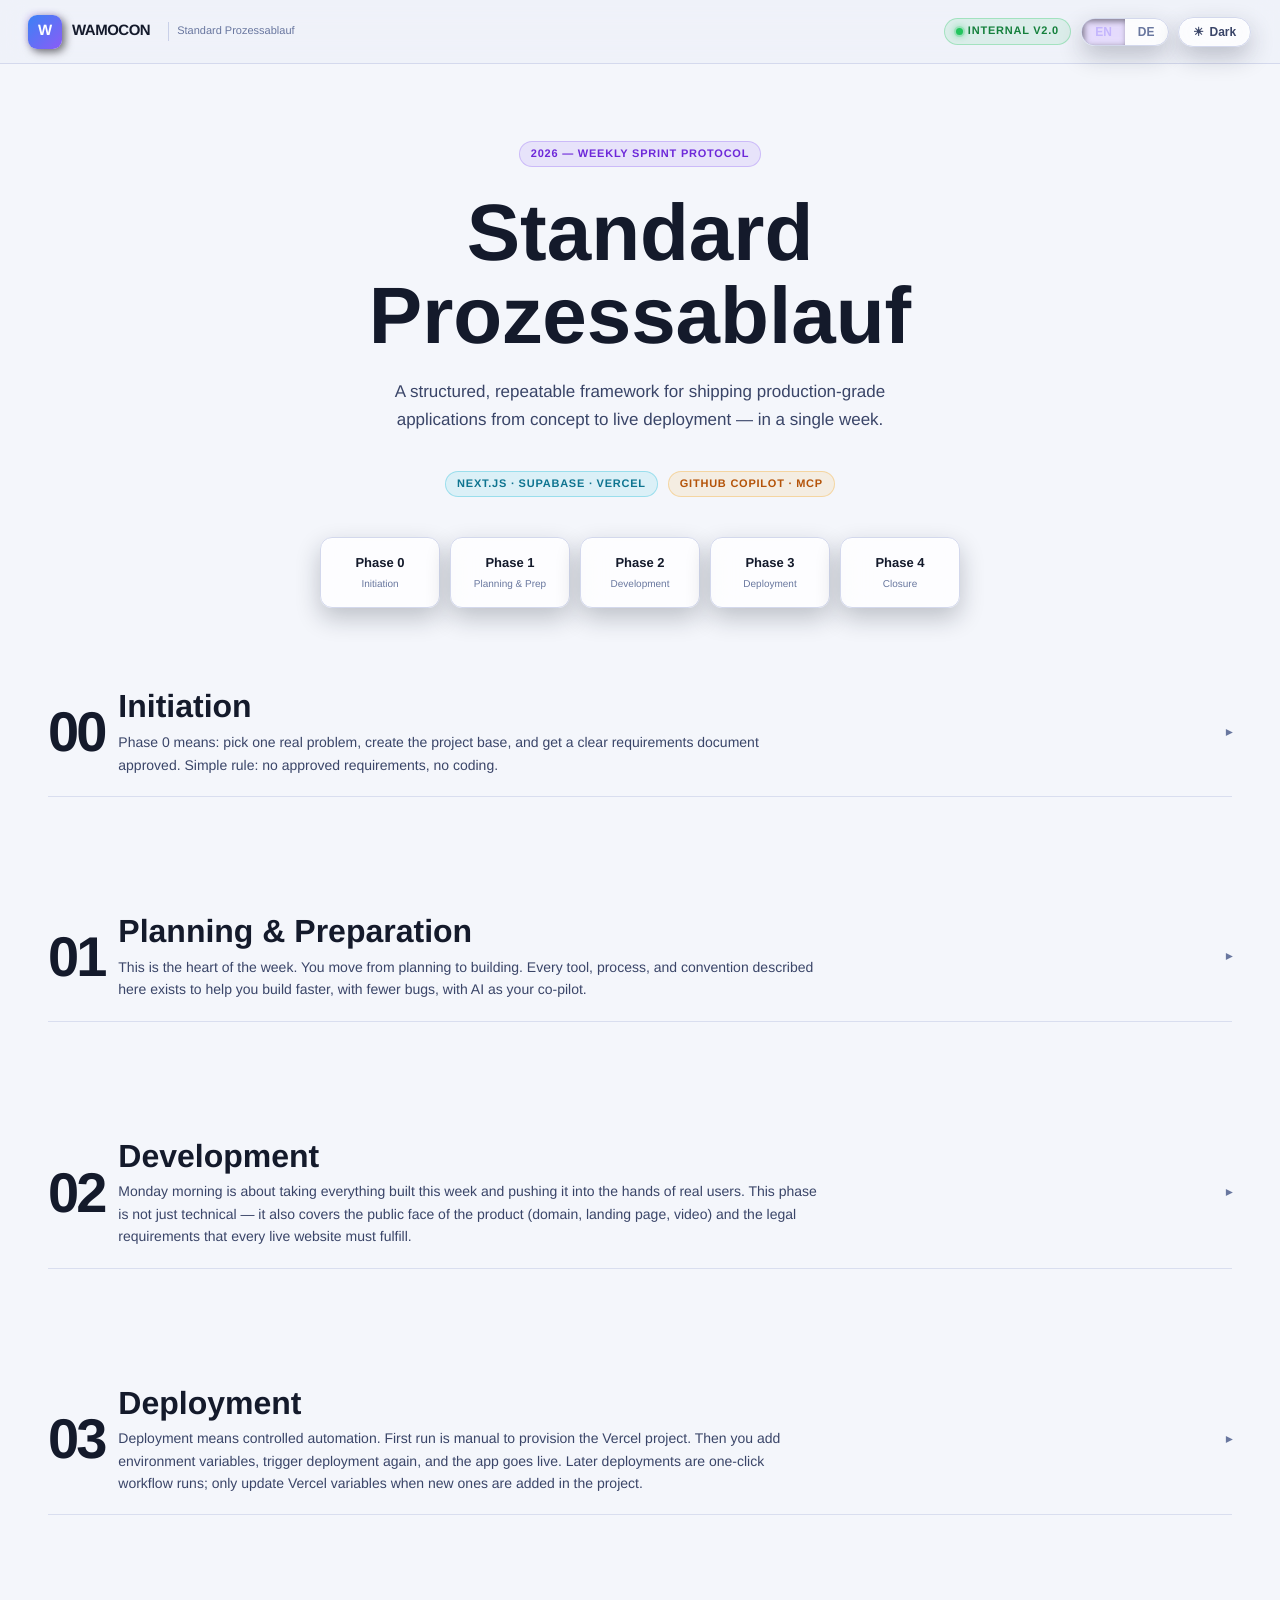
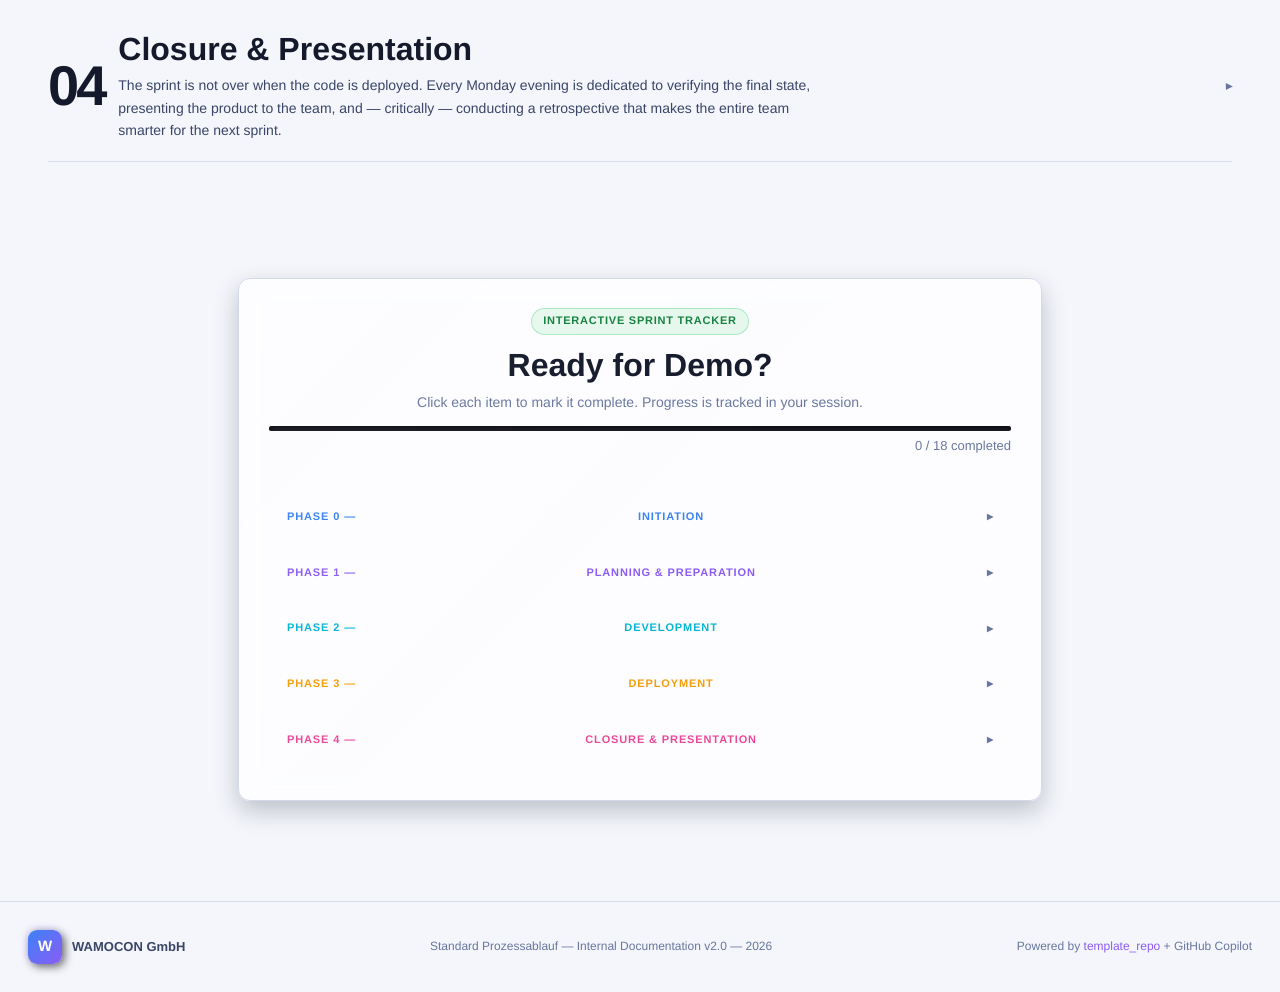
==== commit 99d1b5eb: "Add video UI integration and controls without committing large media files" ====
--- a/index.html
+++ b/index.html
@@ -156,6 +156,33 @@
       </div>
     </div>
 
+    <div class="card p1 card-pad col12 reveal media-card">
+      <div class="badge b-blue" style="margin-bottom:12px"><span data-lang="en" class="lang-visible">Video 1 of 3</span><span data-lang="de">Video 1 von 3</span></div>
+      <h3 class="card-title"><span class="icon3d" aria-hidden="true">🎥</span><span data-lang="en" class="lang-visible">Setup + Approval + First Deployment Walkthrough</span><span data-lang="de">Setup + Freigabe + Erstes Deployment Walkthrough</span></h3>
+      <p class="card-intro"><span data-lang="en" class="lang-visible">Watch this first: from requirement creation and approval, through repository setup and first commit, to first deployment via GitHub workflow.</span><span data-lang="de">Dieses Video zuerst ansehen: von Anforderungsdokument und Freigabe über Repo-Setup und ersten Commit bis zum ersten Deployment per GitHub-Workflow.</span></p>
+      <div class="media-frame">
+        <video class="guide-video" controls preload="metadata" playsinline src="public/setup%20and%20deployment.mp4"></video>
+      </div>
+      <div class="media-meta">
+        <label class="speed-wrap">
+          <span data-lang="en" class="lang-visible">Speed</span><span data-lang="de">Geschwindigkeit</span>
+          <select class="video-speed" aria-label="Video speed">
+            <option value="0.75">0.75x</option>
+            <option value="1" selected>1x</option>
+            <option value="1.25">1.25x</option>
+            <option value="1.5">1.5x</option>
+            <option value="2">2x</option>
+          </select>
+        </label>
+        <div class="time-wrap">
+          <span data-lang="en" class="lang-visible">Duration:</span><span data-lang="de">Dauer:</span>
+          <strong class="video-duration">00:00</strong>
+          <span data-lang="en" class="lang-visible">Remaining:</span><span data-lang="de">Verbleibend:</span>
+          <strong class="video-remaining">00:00</strong>
+        </div>
+      </div>
+    </div>
+
   </div>
 </section>
   <!-- END components/phase0.html -->
@@ -301,6 +328,34 @@
         <div class="wl">Critical Rule</div>
         <p><span data-lang="en" class="lang-visible">Never store test data as local JSON files or SQL dumps in the project folder. Insert all data directly into Supabase via Dashboard, MCP, or migrations. One source of truth from day one.</span><span data-lang="de">Testdaten niemals als lokale JSON-Dateien oder SQL-Dumps im Projektordner speichern. Alle Daten direkt in Supabase per Dashboard, MCP oder Migrationen pflegen. Eine einzige Datenquelle von Anfang an.</span></p>
       </div>
+
+      <div class="sep" style="margin-top:18px"></div>
+      <div class="media-card">
+        <div class="badge b-cyan" style="margin-bottom:10px"><span data-lang="en" class="lang-visible">Video 2 of 3</span><span data-lang="de">Video 2 von 3</span></div>
+        <h4 style="font-size:16px;font-weight:800;margin-bottom:8px"><span data-lang="en" class="lang-visible">Supabase + Vercel Variables + MCP Connection</span><span data-lang="de">Supabase + Vercel-Variablen + MCP-Verbindung</span></h4>
+        <p class="card-intro" style="margin-bottom:12px"><span data-lang="en" class="lang-visible">Second video: getting the variables, connecting Supabase MCP, and validating setup for deployment.</span><span data-lang="de">Zweites Video: Variablen holen, Supabase MCP verbinden und Setup für Deployment validieren.</span></p>
+        <div class="media-frame">
+          <video class="guide-video" controls preload="metadata" playsinline src="public/Supbase-vercel.mp4"></video>
+        </div>
+        <div class="media-meta">
+          <label class="speed-wrap">
+            <span data-lang="en" class="lang-visible">Speed</span><span data-lang="de">Geschwindigkeit</span>
+            <select class="video-speed" aria-label="Video speed">
+              <option value="0.75">0.75x</option>
+              <option value="1" selected>1x</option>
+              <option value="1.25">1.25x</option>
+              <option value="1.5">1.5x</option>
+              <option value="2">2x</option>
+            </select>
+          </label>
+          <div class="time-wrap">
+            <span data-lang="en" class="lang-visible">Duration:</span><span data-lang="de">Dauer:</span>
+            <strong class="video-duration">00:00</strong>
+            <span data-lang="en" class="lang-visible">Remaining:</span><span data-lang="de">Verbleibend:</span>
+            <strong class="video-remaining">00:00</strong>
+          </div>
+        </div>
+      </div>
     </div>
 
     <!-- BRANCHING & CI/CD -->
@@ -501,6 +556,34 @@
         <div class="step">
           <div class="step-n sn-cyan">4</div>
           <div class="step-body"><h4><span data-lang="en" class="lang-visible">Create AI Explainer Video</span><span data-lang="de">KI-Erklärvideo erstellen</span></h4><p><span data-lang="en" class="lang-visible">Use an AI video tool (e.g. HeyGen, Synthesia, Loom) to create a short 1-2 minute demo showing the app's core value. Embed it on the landing page. This dramatically improves user understanding and conversion.</span><span data-lang="de">Ein KI-Videotool (z. B. HeyGen, Synthesia) verwenden, um ein 1-2-minütiges Demo-Video zu erstellen. Auf der Landing Page einbetten. Das verbessert das Nutzerverständnis erheblich.</span></p></div>
+        </div>
+      </div>
+
+      <div class="sep" style="margin-top:16px"></div>
+      <div class="media-card">
+        <div class="badge b-cyan" style="margin-bottom:10px"><span data-lang="en" class="lang-visible">Video 3 of 3</span><span data-lang="de">Video 3 von 3</span></div>
+        <h4 style="font-size:16px;font-weight:800;margin-bottom:8px"><span data-lang="en" class="lang-visible">Custom Domain Connection in Vercel</span><span data-lang="de">Custom-Domain-Verbindung in Vercel</span></h4>
+        <p class="card-intro" style="margin-bottom:12px"><span data-lang="en" class="lang-visible">Third video: selecting domain source and connecting the domain to Vercel after deployment.</span><span data-lang="de">Drittes Video: Domain-Quelle auswählen und die Domain nach Deployment mit Vercel verbinden.</span></p>
+        <div class="media-frame">
+          <video class="guide-video" controls preload="metadata" playsinline src="public/Domain-connection.mp4"></video>
+        </div>
+        <div class="media-meta">
+          <label class="speed-wrap">
+            <span data-lang="en" class="lang-visible">Speed</span><span data-lang="de">Geschwindigkeit</span>
+            <select class="video-speed" aria-label="Video speed">
+              <option value="0.75">0.75x</option>
+              <option value="1" selected>1x</option>
+              <option value="1.25">1.25x</option>
+              <option value="1.5">1.5x</option>
+              <option value="2">2x</option>
+            </select>
+          </label>
+          <div class="time-wrap">
+            <span data-lang="en" class="lang-visible">Duration:</span><span data-lang="de">Dauer:</span>
+            <strong class="video-duration">00:00</strong>
+            <span data-lang="en" class="lang-visible">Remaining:</span><span data-lang="de">Verbleibend:</span>
+            <strong class="video-remaining">00:00</strong>
+          </div>
         </div>
       </div>
     </div>
--- a/assets/css/simple-theme.css
+++ b/assets/css/simple-theme.css
@@ -64,9 +64,8 @@
 .toggle-btn,
 .lang-grp,
 .chk-box{
-  backdrop-filter:none !important;
-  -webkit-backdrop-filter:none !important;
-  box-shadow:none !important;
+  backdrop-filter:blur(14px) saturate(125%) !important;
+  -webkit-backdrop-filter:blur(14px) saturate(125%) !important;
   filter:none !important;
 }
 
@@ -78,8 +77,9 @@
 .codeblock,
 .toggle-btn,
 .lang-grp{
-  background:var(--surface) !important;
-  border:1px solid var(--border) !important;
+  background:color-mix(in srgb, var(--surface) 78%, transparent) !important;
+  border:1px solid color-mix(in srgb, var(--border2) 82%, white 18%) !important;
+  box-shadow:0 10px 24px rgba(15,23,42,0.24), inset 0 1px 0 rgba(255,255,255,0.18) !important;
 }
 
 .card.p1{border-left:4px solid #3b82f6 !important}
@@ -114,8 +114,68 @@
 }
 
 #nav{
-  background:var(--bg2) !important;
-  border-bottom:1px solid var(--border) !important;
+  background:color-mix(in srgb, var(--bg2) 74%, transparent) !important;
+  border-bottom:1px solid color-mix(in srgb, var(--border2) 80%, white 20%) !important;
+}
+
+.card:hover,
+.card:focus-within,
+.week-col:hover,
+.week-col:focus-within,
+.con-item:hover,
+.con-item:focus-within,
+.risk-item:hover,
+.risk-item:focus-within,
+.flow-item:hover,
+.flow-item:focus-within{
+  border-color:color-mix(in srgb, var(--blue) 44%, var(--border2) 56%) !important;
+  box-shadow:0 16px 34px rgba(59,130,246,0.18), inset 0 1px 0 rgba(255,255,255,0.28) !important;
+}
+
+.card,
+.week-col,
+.con-item,
+.risk-item,
+.flow-item{
+  transition:border-color .28s ease, box-shadow .28s ease, background-color .28s ease;
+}
+
+/* Readability zoom: text enlarges on hover/focus for each box (including nested boxes). */
+.card :is(p, li, .card-intro, .step-body p, .flow-item p, .risk-item p, .chk-main, .chk-sub),
+.week-col :is(.desc),
+.con-item p,
+.flow-item p,
+.risk-item p{
+  transition:font-size .24s ease, line-height .24s ease;
+}
+
+.card:hover :is(p, li, .card-intro, .step-body p, .flow-item p, .risk-item p, .chk-main, .chk-sub),
+.card:focus-within :is(p, li, .card-intro, .step-body p, .flow-item p, .risk-item p, .chk-main, .chk-sub),
+.week-col:hover :is(.desc),
+.week-col:focus-within :is(.desc),
+.con-item:hover p,
+.con-item:focus-within p,
+.flow-item:hover p,
+.flow-item:focus-within p,
+.risk-item:hover p,
+.risk-item:focus-within p{
+  font-size:1.04em;
+  line-height:1.78;
+}
+
+@media (max-width: 900px){
+  .card:hover :is(p, li, .card-intro, .step-body p, .flow-item p, .risk-item p, .chk-main, .chk-sub),
+  .card:focus-within :is(p, li, .card-intro, .step-body p, .flow-item p, .risk-item p, .chk-main, .chk-sub),
+  .week-col:hover :is(.desc),
+  .week-col:focus-within :is(.desc),
+  .con-item:hover p,
+  .con-item:focus-within p,
+  .flow-item:hover p,
+  .flow-item:focus-within p,
+  .risk-item:hover p,
+  .risk-item:focus-within p{
+    font-size:1.03em;
+  }
 }
 
 .card:hover,
@@ -150,11 +210,69 @@
   overflow:auto;
 }
 
+.media-card{
+  display:flex;
+  flex-direction:column;
+  gap:10px;
+}
+
+.media-frame{
+  border:1px solid color-mix(in srgb, var(--border2) 80%, white 20%);
+  border-radius:12px;
+  overflow:hidden;
+  background:color-mix(in srgb, var(--surface2) 82%, transparent);
+}
+
+.guide-video{
+  width:100%;
+  height:auto;
+  display:block;
+  background:#070b15;
+  max-height:420px;
+}
+
+.media-meta{
+  display:flex;
+  align-items:center;
+  justify-content:space-between;
+  flex-wrap:wrap;
+  gap:10px 16px;
+  font-size:12px;
+  color:var(--text2);
+}
+
+.speed-wrap{
+  display:inline-flex;
+  align-items:center;
+  gap:8px;
+}
+
+.video-speed{
+  border:1px solid var(--border2);
+  border-radius:8px;
+  padding:4px 8px;
+  color:var(--text);
+  background:color-mix(in srgb, var(--surface2) 88%, transparent);
+}
+
+.time-wrap{
+  display:inline-flex;
+  align-items:center;
+  gap:6px;
+}
+
+.video-duration,
+.video-remaining{
+  color:var(--text);
+  font-variant-numeric:tabular-nums;
+}
+
 @media (max-width:900px){
   #hero{padding:110px 16px 40px !important}
   .phase-section{padding:0 16px 42px !important}
   .card-pad{padding:18px !important}
   #progress-wrap{padding:0 16px 56px !important}
+  .guide-video{max-height:300px}
 }
 
 @media screen and (min-resolution:192dpi){
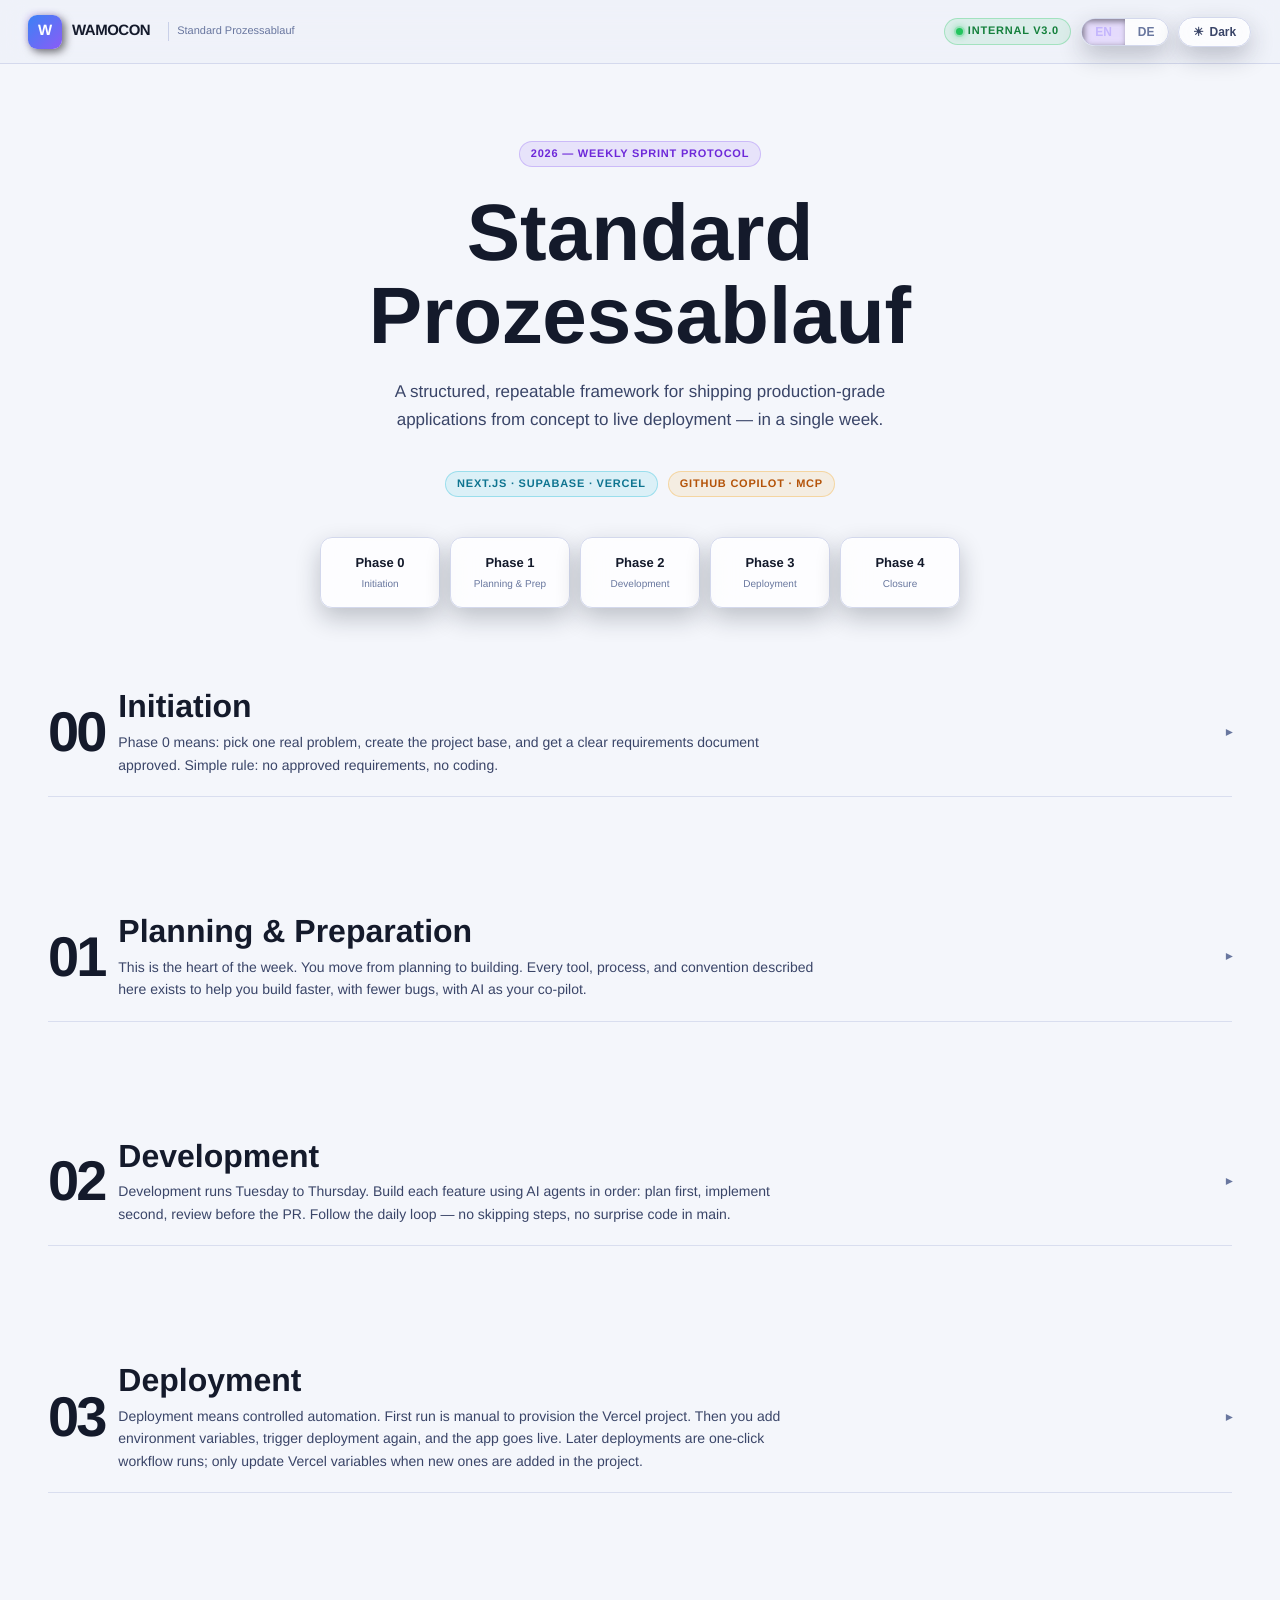
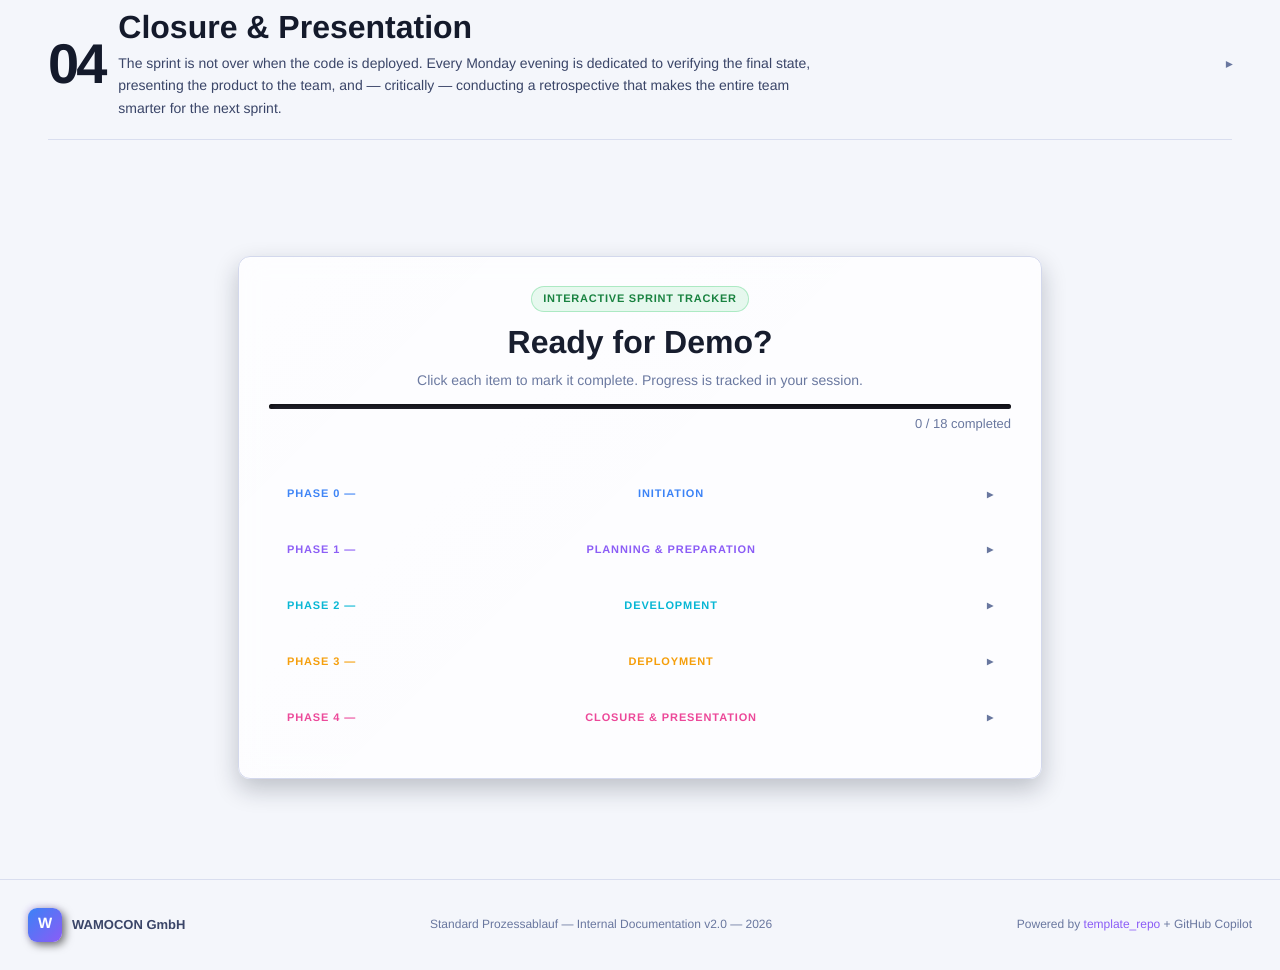
==== commit 4ed05629: "Restructure phases: move content to correct phases, update to v3.0 - Phase 1: remove Vercel 5-step s" ====
--- a/index.html
+++ b/index.html
@@ -30,7 +30,7 @@
     <small>Standard Prozessablauf</small>
   </div>
   <div class="nav-right">
-    <div class="badge b-green"><div class="live-dot"></div><span>Internal v2.0</span></div>
+    <div class="badge b-green"><div class="live-dot"></div><span>Internal v3.0</span></div>
     <div class="lang-grp" id="langGrp">
       <button class="lang-btn active" onclick="setLang('en')">EN</button>
       <button class="lang-btn" onclick="setLang('de')">DE</button>
@@ -161,7 +161,7 @@
       <h3 class="card-title"><span class="icon3d" aria-hidden="true">🎥</span><span data-lang="en" class="lang-visible">Setup + Approval + First Deployment Walkthrough</span><span data-lang="de">Setup + Freigabe + Erstes Deployment Walkthrough</span></h3>
       <p class="card-intro"><span data-lang="en" class="lang-visible">Watch this first: from requirement creation and approval, through repository setup and first commit, to first deployment via GitHub workflow.</span><span data-lang="de">Dieses Video zuerst ansehen: von Anforderungsdokument und Freigabe über Repo-Setup und ersten Commit bis zum ersten Deployment per GitHub-Workflow.</span></p>
       <div class="media-frame">
-        <video class="guide-video" controls preload="metadata" playsinline src="public/setup%20and%20deployment.mp4"></video>
+        <video class="guide-video" controls preload="metadata" playsinline src="https://github.com/Wamocon/standard_prozessablauf/releases/download/v1.0-videos/setup-and-deployment.mp4"></video>
       </div>
       <div class="media-meta">
         <label class="speed-wrap">
@@ -335,7 +335,7 @@
         <h4 style="font-size:16px;font-weight:800;margin-bottom:8px"><span data-lang="en" class="lang-visible">Supabase + Vercel Variables + MCP Connection</span><span data-lang="de">Supabase + Vercel-Variablen + MCP-Verbindung</span></h4>
         <p class="card-intro" style="margin-bottom:12px"><span data-lang="en" class="lang-visible">Second video: getting the variables, connecting Supabase MCP, and validating setup for deployment.</span><span data-lang="de">Zweites Video: Variablen holen, Supabase MCP verbinden und Setup für Deployment validieren.</span></p>
         <div class="media-frame">
-          <video class="guide-video" controls preload="metadata" playsinline src="public/Supbase-vercel.mp4"></video>
+          <video class="guide-video" controls preload="metadata" playsinline src="https://github.com/Wamocon/standard_prozessablauf/releases/download/v1.0-videos/Supbase-vercel.mp4"></video>
         </div>
         <div class="media-meta">
           <label class="speed-wrap">
@@ -422,82 +422,6 @@
       </div>
     </div>
 
-    <!-- VERCEL -->
-    <div class="card p2 card-pad col6 reveal">
-      <div class="badge b-cyan" style="margin-bottom:12px"><span data-lang="en" class="lang-visible">The Live Server — Vercel</span><span data-lang="de">Der Live-Server — Vercel</span></div>
-      <h3 class="card-title"><span class="icon3d" aria-hidden="true">🌍</span><span data-lang="en" class="lang-visible">Opening the Store to the World</span><span data-lang="de">Das Geschäft für die Welt öffnen</span></h3>
-      <p class="card-intro"><span data-lang="en" class="lang-visible">Vercel is the platform that hosts the application. When code is merged to <code>main</code>, Vercel automatically picks it up and publishes the new version within minutes. It is like having a robot employee whose entire job is to update the website the moment you approve a change.</span><span data-lang="de">Vercel ist die Plattform, die die Anwendung hostet. Wenn Code in <code>main</code> gemergt wird, veröffentlicht Vercel automatisch die neue Version. Es ist wie ein Roboter-Mitarbeiter, dessen einzige Aufgabe es ist, die Website sofort nach Genehmigung einer Änderung zu aktualisieren.</span></p>
-      <div class="analogy">
-        <div class="label">ELI5 Analogy</div>
-        <p><span data-lang="en" class="lang-visible">Deploying to Vercel is like printing and putting your book in the bookstore for the first time. Once it is there, every customer can read it. Every time you release a new edition (merge to main), Vercel automatically swaps the old copies with the new ones — no manual work needed.</span><span data-lang="de">Auf Vercel deployen ist wie das Drucken und Einlegen eines Buches in den Buchladen. Jeder kann es lesen. Jedes neue Release tauscht Vercel automatisch gegen die neue Version aus.</span></p>
-      </div>
-      <div class="steps" style="margin-top:16px">
-        <div class="step">
-          <div class="step-n sn-cyan">1</div>
-          <div class="step-body">
-            <h4><span data-lang="en" class="lang-visible">Temporarily Make Repo Public</span><span data-lang="de">Repo vorübergehend öffentlich machen</span></h4>
-            <p><span data-lang="en" class="lang-visible">Vercel needs to read the code to import the project. Go to <code>Repository → Settings → General → Change visibility → Public</code>. You will revert this to Internal immediately after.</span><span data-lang="de">Vercel muss den Code lesen, um das Projekt zu importieren. Zu <code>Repository → Settings → General → Change visibility → Public</code> gehen. Danach sofort wieder auf Internal zurücksetzen.</span></p>
-          </div>
-        </div>
-        <div class="step">
-          <div class="step-n sn-cyan">2</div>
-          <div class="step-body">
-            <h4><span data-lang="en" class="lang-visible">Import &amp; Deploy on Vercel</span><span data-lang="de">Auf Vercel importieren &amp; deployen</span></h4>
-            <p><span data-lang="en" class="lang-visible">Go to <a href="https://vercel.com" target="_blank">vercel.com</a> → Add New Project → Import your repository → Deploy. Vercel will build the app and give it a public URL.</span><span data-lang="de">Auf <a href="https://vercel.com" target="_blank">vercel.com</a> gehen → Neues Projekt hinzufügen → Repository importieren → Deployen.</span></p>
-          </div>
-        </div>
-        <div class="step">
-          <div class="step-n sn-cyan">3</div>
-          <div class="step-body">
-            <h4><span data-lang="en" class="lang-visible">Copy Project ID → GitHub Secret</span><span data-lang="de">Projekt-ID → GitHub Secret</span></h4>
-            <p><span data-lang="en" class="lang-visible">In Vercel, go to <code>Settings → General → Project ID</code>. Copy it. In GitHub, go to <code>Repository → Settings → Secrets → Actions → New secret</code>. Name it <code>VERCEL_PROJECT_ID</code>. This connects GitHub Actions to your specific Vercel project.</span><span data-lang="de">In Vercel zu <code>Settings → General → Project ID</code> gehen und die ID kopieren. In GitHub als Secret <code>VERCEL_PROJECT_ID</code> hinzufügen. Das verbindet GitHub Actions mit dem Vercel-Projekt.</span></p>
-          </div>
-        </div>
-        <div class="step">
-          <div class="step-n sn-cyan">4</div>
-          <div class="step-body">
-            <h4><span data-lang="en" class="lang-visible">Import All Environment Variables</span><span data-lang="de">Alle Umgebungsvariablen importieren</span></h4>
-            <p><span data-lang="en" class="lang-visible">Go to <code>Vercel → Settings → Environment Variables</code> and add every variable from your <code>.env.local</code> file. If you skip this, the production build will fail because the app cannot find its database credentials.</span><span data-lang="de">Zu <code>Vercel → Settings → Environment Variables</code> gehen und alle Variablen aus <code>.env.local</code> hinzufügen. Ohne diesen Schritt schlägt der Produktions-Build fehl.</span></p>
-          </div>
-        </div>
-        <div class="step">
-          <div class="step-n sn-cyan">5</div>
-          <div class="step-body">
-            <h4><span data-lang="en" class="lang-visible">Revert Repo to Internal</span><span data-lang="de">Repo auf Internal zurücksetzen</span></h4>
-            <p><span data-lang="en" class="lang-visible">Go back to <code>Repository → Settings → General → Change visibility → Internal</code>. The existing Vercel connection continues to work via GitHub Actions — the repo does not need to stay public.</span><span data-lang="de">Zurück zu <code>Repository → Settings → General → Change visibility → Internal</code>. Die Vercel-Verbindung funktioniert weiterhin über GitHub Actions.</span></p>
-          </div>
-        </div>
-      </div>
-      <div class="note" style="margin-top:14px">
-        <div class="nl">Pre-configured Secrets</div>
-        <p><span data-lang="en" class="lang-visible"><code>VERCEL_TOKEN</code> and <code>VERCEL_ORG_ID</code> are already configured at the GitHub organization level. You only need to add <code>VERCEL_PROJECT_ID</code> to the individual repository.</span><span data-lang="de"><code>VERCEL_TOKEN</code> und <code>VERCEL_ORG_ID</code> sind bereits auf GitHub-Organisationsebene konfiguriert. Nur <code>VERCEL_PROJECT_ID</code> muss zum Repository hinzugefügt werden.</span></p>
-      </div>
-    </div>
-
-    <!-- BUILD LOOP -->
-    <div class="card p2 card-pad col6 reveal" style="background:var(--violet-dim)">
-      <div class="badge b-violet" style="margin-bottom:12px"><span data-lang="en" class="lang-visible">The Daily Build Loop</span><span data-lang="de">Die tägliche Build-Schleife</span></div>
-      <h3 class="card-title"><span class="icon3d" aria-hidden="true">🔁</span><span data-lang="en" class="lang-visible">Build → Test → Document → Repeat</span><span data-lang="de">Bauen → Testen → Dokumentieren → Wiederholen</span></h3>
-      <p class="card-intro"><span data-lang="en" class="lang-visible">From Tuesday to Thursday, the team runs on a tight daily loop. Each feature is built, functionally tested in the browser, and only then pushed. High-quality Copilot prompts that produce excellent results are saved as "Golden Prompts" — a growing knowledge base for the team.</span><span data-lang="de">Von Dienstag bis Donnerstag läuft das Team in einer engen täglichen Schleife. Jedes Feature wird gebaut, im Browser getestet und erst dann gepusht. Hochwertige Copilot-Prompts werden als „Golden Prompts" gespeichert — eine wachsende Wissensdatenbank.</span></p>
-      <div class="con-grid">
-        <div class="con-item">
-          <div class="con-title" style="color:#c4b5fd"><span data-lang="en" class="lang-visible">Build with Copilot</span><span data-lang="de">Mit Copilot bauen</span></div>
-          <p><span data-lang="en" class="lang-visible">Use Copilot agent mode for each feature. Use <code>@planner</code> first to plan, then implement. The AI writes 80% of the boilerplate — you focus on business logic and decisions.</span><span data-lang="de">Copilot-Agentenmodus für jedes Feature verwenden. Erst <code>@planner</code> zum Planen, dann implementieren. Die KI schreibt 80% des Boilerplates — du fokussierst dich auf Logik.</span></p>
-        </div>
-        <div class="con-item">
-          <div class="con-title" style="color:#c4b5fd"><span data-lang="en" class="lang-visible">Golden Prompts</span><span data-lang="de">Goldene Prompts</span></div>
-          <p><span data-lang="en" class="lang-visible">When a Copilot prompt produces outstanding, production-ready code on the first try — document it. These "Golden Prompts" are shared with the team and reused in future sprints, compounding sprint efficiency over time.</span><span data-lang="de">Wenn ein Copilot-Prompt beim ersten Versuch hervorragenden Code produziert — dokumentieren. Diese "Goldenen Prompts" werden geteilt und in zukünftigen Sprints wiederverwendet.</span></p>
-        </div>
-        <div class="con-item">
-          <div class="con-title" style="color:#c4b5fd"><span data-lang="en" class="lang-visible">Functional Testing</span><span data-lang="de">Funktionstests</span></div>
-          <p><span data-lang="en" class="lang-visible">After each feature, open the browser and test every user flow end-to-end. Does clicking the button do what it should? Does the data save to Supabase? Test before committing — not after.</span><span data-lang="de">Nach jedem Feature den Browser öffnen und jeden Nutzerflow testen. Funktioniert alles? Werden Daten in Supabase gespeichert? Vor dem Commit testen — nicht danach.</span></p>
-        </div>
-        <div class="con-item">
-          <div class="con-title" style="color:#c4b5fd"><span data-lang="en" class="lang-visible">PR Quality Gate</span><span data-lang="de">PR-Qualitätsstufe</span></div>
-          <p><span data-lang="en" class="lang-visible">Only open a PR once <code>typecheck</code> and <code>lint</code> pass locally. Every push on an open PR burns CI minutes. One clean push — one PR — one merge.</span><span data-lang="de">PR nur öffnen, wenn <code>typecheck</code> und <code>lint</code> lokal bestehen. Ein sauberer Push — ein PR — ein Merge.</span></p>
-        </div>
-      </div>
-    </div>
 
   </div>
 </section>
@@ -509,95 +433,76 @@
     <div class="ph-num gt-cyan">02</div>
     <div class="ph-info">
       <h2><span data-lang="en" class="lang-visible">Development</span><span data-lang="de">Entwicklung</span></h2>
-      <p><span data-lang="en" class="lang-visible">Monday morning is about taking everything built this week and pushing it into the hands of real users. This phase is not just technical — it also covers the public face of the product (domain, landing page, video) and the legal requirements that every live website must fulfill.</span><span data-lang="de">Der Montagvormittag dreht sich darum, alles was diese Woche gebaut wurde, in die Hände echter Nutzer zu bringen — inklusive öffentlichem Gesicht (Domain, Landing Page, Video) und rechtlichen Anforderungen.</span></p>
+      <p><span data-lang="en" class="lang-visible">Development runs Tuesday to Thursday. Build each feature using AI agents in order: plan first, implement second, review before the PR. Follow the daily loop — no skipping steps, no surprise code in main.</span><span data-lang="de">Die Entwicklung läuft Dienstag bis Donnerstag. Jedes Feature mit KI-Agenten der Reihe nach bauen: zuerst planen, dann umsetzen, vor dem PR reviewen. Die tägliche Schleife einhalten — keine übersprungenen Schritte, kein ungepüfter Code in main.</span></p>
     </div>
   </div>
   <div class="grid12">
 
-    <!-- GOING LIVE -->
-    <div class="card p3 card-pad col4 reveal">
-      <div class="badge b-cyan" style="margin-bottom:12px"><span data-lang="en" class="lang-visible">Going Live</span><span data-lang="de">Go-Live</span></div>
-      <h3 class="card-title"><span class="icon3d" aria-hidden="true">🚀</span><span data-lang="en" class="lang-visible">The Final Merge</span><span data-lang="de">Der finale Merge</span></h3>
-      <p class="card-intro"><span data-lang="en" class="lang-visible">Production launch is the direct result of merging the final PR into <code>main</code>. The GitHub Actions pipeline automatically triggers a Vercel production deployment. No manual steps. No clicking "deploy" buttons. Just merge — and within minutes, the new version is live worldwide.</span><span data-lang="de">Der Production-Launch ist das direkte Ergebnis des Zusammenführens des letzten PRs in <code>main</code>. Die GitHub-Actions-Pipeline löst automatisch ein Vercel-Produktions-Deployment aus. Einfach mergen — und innerhalb von Minuten ist die neue Version live.</span></p>
-      <div class="steps" style="margin-top:14px">
+    <!-- DAILY BUILD LOOP -->
+    <div class="card p3 card-pad col6 reveal" style="background:var(--violet-dim)">
+      <div class="badge b-violet" style="margin-bottom:12px"><span data-lang="en" class="lang-visible">The Daily Build Loop</span><span data-lang="de">Die tägliche Build-Schleife</span></div>
+      <h3 class="card-title"><span class="icon3d" aria-hidden="true">🔁</span><span data-lang="en" class="lang-visible">Build → Test → Document → Repeat</span><span data-lang="de">Bauen → Testen → Dokumentieren → Wiederholen</span></h3>
+      <p class="card-intro"><span data-lang="en" class="lang-visible">From Tuesday to Thursday, the team runs on a tight daily loop. Each feature is built, functionally tested in the browser, and only then pushed. High-quality Copilot prompts that produce excellent results are saved as "Golden Prompts" — a growing knowledge base for the team.</span><span data-lang="de">Von Dienstag bis Donnerstag läuft das Team in einer engen täglichen Schleife. Jedes Feature wird gebaut, im Browser getestet und erst dann gepusht. Hochwertige Copilot-Prompts werden als „Golden Prompts“ gespeichert — eine wachsende Wissensdatenbank.</span></p>
+      <div class="con-grid">
+        <div class="con-item">
+          <div class="con-title" style="color:#c4b5fd"><span data-lang="en" class="lang-visible">Build with Copilot</span><span data-lang="de">Mit Copilot bauen</span></div>
+          <p><span data-lang="en" class="lang-visible">Use Copilot agent mode for each feature. Use <code>@planner</code> first to plan, then implement. The AI writes 80% of the boilerplate — you focus on business logic and decisions.</span><span data-lang="de">Copilot-Agentenmodus für jedes Feature verwenden. Erst <code>@planner</code> zum Planen, dann implementieren. Die KI schreibt 80% des Boilerplates — du fokussierst dich auf Logik.</span></p>
+        </div>
+        <div class="con-item">
+          <div class="con-title" style="color:#c4b5fd"><span data-lang="en" class="lang-visible">Golden Prompts</span><span data-lang="de">Goldene Prompts</span></div>
+          <p><span data-lang="en" class="lang-visible">When a Copilot prompt produces outstanding, production-ready code on the first try — document it. These "Golden Prompts" are shared with the team and reused in future sprints, compounding sprint efficiency over time.</span><span data-lang="de">Wenn ein Copilot-Prompt beim ersten Versuch hervorragenden Code produziert — dokumentieren. Diese "Goldenen Prompts" werden geteilt und in zukünftigen Sprints wiederverwendet.</span></p>
+        </div>
+        <div class="con-item">
+          <div class="con-title" style="color:#c4b5fd"><span data-lang="en" class="lang-visible">Functional Testing</span><span data-lang="de">Funktionstests</span></div>
+          <p><span data-lang="en" class="lang-visible">After each feature, open the browser and test every user flow end-to-end. Does clicking the button do what it should? Does the data save to Supabase? Test before committing — not after.</span><span data-lang="de">Nach jedem Feature den Browser öffnen und jeden Nutzerflow testen. Funktioniert alles? Werden Daten in Supabase gespeichert? Vor dem Commit testen — nicht danach.</span></p>
+        </div>
+        <div class="con-item">
+          <div class="con-title" style="color:#c4b5fd"><span data-lang="en" class="lang-visible">PR Quality Gate</span><span data-lang="de">PR-Qualitätsstufe</span></div>
+          <p><span data-lang="en" class="lang-visible">Only open a PR once <code>typecheck</code> and <code>lint</code> pass locally. Every push on an open PR burns CI minutes. One clean push — one PR — one merge.</span><span data-lang="de">PR nur öffnen, wenn <code>typecheck</code> und <code>lint</code> lokal bestehen. Ein sauberer Push — ein PR — ein Merge.</span></p>
+        </div>
+      </div>
+    </div>
+
+    <!-- COPILOT AGENT WORKFLOW -->
+    <div class="card p3 card-pad col6 reveal">
+      <div class="badge b-cyan" style="margin-bottom:12px"><span data-lang="en" class="lang-visible">The Three-Agent Workflow</span><span data-lang="de">Der Drei-Agenten-Workflow</span></div>
+      <h3 class="card-title"><span class="icon3d" aria-hidden="true">🤖</span><span data-lang="en" class="lang-visible">@planner → @developer → @reviewer</span><span data-lang="de">@planner → @developer → @reviewer</span></h3>
+      <p class="card-intro"><span data-lang="en" class="lang-visible">Each feature goes through three AI agents in sequence. Never jump straight to coding. The agents are defined in <code>.github/agents/</code> and each has a specific role — planning, implementing, and reviewing. Using all three consistently produces higher-quality code with fewer rework cycles.</span><span data-lang="de">Jedes Feature durchläuft drei KI-Agenten der Reihe nach. Niemals direkt mit dem Coding beginnen. Die Agenten sind in <code>.github/agents/</code> definiert und haben jeweils eine spezifische Rolle — Planung, Umsetzung und Review. Alle drei konsequent einzusetzen liefert besseren Code mit weniger Nacharbeit.</span></p>
+      <div class="steps" style="margin-top:16px">
         <div class="step">
           <div class="step-n sn-cyan">1</div>
-          <div class="step-body"><h4><span data-lang="en" class="lang-visible">Merge Final PR to main</span><span data-lang="de">Letzten PR in main mergen</span></h4><p><span data-lang="en" class="lang-visible">All feature branches completed and merged. The <code>main</code> branch contains the full, tested product.</span><span data-lang="de">Alle Feature-Branches abgeschlossen und gemergt. <code>main</code> enthält das vollständige, getestete Produkt.</span></p></div>
+          <div class="step-body">
+            <h4>@planner — <span data-lang="en" class="lang-visible">Plan Before You Code</span><span data-lang="de">Zuerst planen, dann coden</span></h4>
+            <p><span data-lang="en" class="lang-visible">Invoked in VS Code Copilot Chat as <code>@planner</code>. Give it the task — it explores the codebase, identifies every file that must change, and produces a numbered plan. It never writes code.<br><br><em>Example: <code>@planner Add an authentication page</code></em></span><span data-lang="de">Im VS Code Copilot Chat als <code>@planner</code> aufrufen. Die Aufgabe eingeben — er erkundet die Codebase, identifiziert alle zu ändernden Dateien und erstellt einen nummerierten Plan. Schreibt keinen Code.<br><br><em>Beispiel: <code>@planner Füge eine Authentifizierungsseite hinzu</code></em></span></p>
+          </div>
         </div>
         <div class="step">
           <div class="step-n sn-cyan">2</div>
-          <div class="step-body"><h4><span data-lang="en" class="lang-visible">Verify Vercel Env Vars</span><span data-lang="de">Vercel-Env-Vars prüfen</span></h4><p><span data-lang="en" class="lang-visible">Double-check that all <code>.env.local</code> variables exist in <code>Vercel → Settings → Environment Variables</code>. Missing variables are the #1 cause of production build failures.</span><span data-lang="de">Sicherstellen, dass alle <code>.env.local</code>-Variablen in Vercel eingetragen sind. Fehlende Variablen sind die häufigste Ursache für fehlgeschlagene Produktion-Builds.</span></p></div>
+          <div class="step-body">
+            <h4>@developer — <span data-lang="en" class="lang-visible">Implement the Plan</span><span data-lang="de">Den Plan umsetzen</span></h4>
+            <p><span data-lang="en" class="lang-visible">After you review and approve the plan, pass it to <code>@developer</code>. It implements each step in sequence, modifying only the files the plan specifies.<br><br><em>Example: <code>@developer Implement this plan: [paste plan]</code></em></span><span data-lang="de">Nachdem du den Plan geprüft hast, übergibst du ihn an <code>@developer</code>. Er setzt jeden Schritt der Reihe nach um und ändert nur die im Plan angegebenen Dateien.<br><br><em>Beispiel: <code>@developer Setze diesen Plan um: [Plan einfügen]</code></em></span></p>
+          </div>
         </div>
         <div class="step">
           <div class="step-n sn-cyan">3</div>
-          <div class="step-body"><h4><span data-lang="en" class="lang-visible">Smoke Test on Production URL</span><span data-lang="de">Smoke-Test auf der Produktions-URL</span></h4><p><span data-lang="en" class="lang-visible">Visit the live URL. Click every button. Log in. Submit a form. Create a record. Verify data appears in Supabase. A 5-minute smoke test catches 90% of deployment issues.</span><span data-lang="de">Die Live-URL besuchen. Jeden Button klicken. Einloggen. Ein Formular abschicken. Daten in Supabase prüfen. Ein 5-minütiger Smoke-Test findet 90% aller Deployment-Probleme.</span></p></div>
-        </div>
-      </div>
-    </div>
-
-    <!-- DOMAIN & MARKETING -->
-    <div class="card p3 card-pad col4 reveal">
-      <div class="badge b-cyan" style="margin-bottom:12px"><span data-lang="en" class="lang-visible">Name &amp; Face — Domain &amp; Marketing</span><span data-lang="de">Name &amp; Gesicht — Domain &amp; Marketing</span></div>
-      <h3 class="card-title"><span class="icon3d" aria-hidden="true">🌐</span><span data-lang="en" class="lang-visible">The Product's Public Identity</span><span data-lang="de">Die öffentliche Identität</span></h3>
-      <p class="card-intro"><span data-lang="en" class="lang-visible">A Vercel URL like <code>my-app-xyz.vercel.app</code> works, but a real product needs a real address. This section covers connecting a custom domain, building a marketing landing page, and creating an AI explainer video for onboarding users.</span><span data-lang="de">Eine Vercel-URL funktioniert, aber ein echtes Produkt braucht eine echte Adresse. Hier geht es um eine eigene Domain, eine Marketing-Landing-Page und ein KI-Erklärvideo.</span></p>
-      <div class="steps" style="margin-top:14px">
-        <div class="step">
-          <div class="step-n sn-cyan">1</div>
-          <div class="step-body"><h4><span data-lang="en" class="lang-visible">Purchase Domain via Strato</span><span data-lang="de">Domain über Strato kaufen</span></h4><p><span data-lang="en" class="lang-visible">Go to <a href="https://www.strato.de" target="_blank">strato.de</a>, search and purchase your domain (e.g. <code>myapp.de</code>). Strato is the approved domain registrar for WAMOCON projects.</span><span data-lang="de">Auf <a href="https://www.strato.de" target="_blank">strato.de</a> die Domain suchen und kaufen. Strato ist der genehmigte Domain-Registrar für WAMOCON-Projekte.</span></p></div>
-        </div>
-        <div class="step">
-          <div class="step-n sn-cyan">2</div>
-          <div class="step-body"><h4><span data-lang="en" class="lang-visible">Connect Domain in Vercel</span><span data-lang="de">Domain in Vercel verbinden</span></h4><p><span data-lang="en" class="lang-visible">In Vercel, go to <code>Settings → Domains</code>, add your domain. Vercel shows you the DNS records to set. In Strato's DNS panel, create the CNAME or A-record exactly as shown.</span><span data-lang="de">In Vercel zu <code>Settings → Domains</code> gehen und die Domain hinzufügen. Vercel zeigt die DNS-Einträge an. Im Strato-DNS-Panel genau wie angegeben eintragen.</span></p></div>
-        </div>
-        <div class="step">
-          <div class="step-n sn-cyan">3</div>
-          <div class="step-body"><h4><span data-lang="en" class="lang-visible">Build the Landing Page Layer</span><span data-lang="de">Landing-Page-Layer bauen</span></h4><p><span data-lang="en" class="lang-visible">A marketing landing page is the front door of your product — it shows what the app does, why someone should use it, and a call-to-action (sign up, request access). Build it as a route in your Next.js app.</span><span data-lang="de">Eine Marketing-Landing-Page ist die Eingangstür zum Produkt — sie zeigt was die App macht, warum man sie nutzen sollte und einen Call-to-Action. Als Route in der Next.js-App bauen.</span></p></div>
-        </div>
-        <div class="step">
-          <div class="step-n sn-cyan">4</div>
-          <div class="step-body"><h4><span data-lang="en" class="lang-visible">Create AI Explainer Video</span><span data-lang="de">KI-Erklärvideo erstellen</span></h4><p><span data-lang="en" class="lang-visible">Use an AI video tool (e.g. HeyGen, Synthesia, Loom) to create a short 1-2 minute demo showing the app's core value. Embed it on the landing page. This dramatically improves user understanding and conversion.</span><span data-lang="de">Ein KI-Videotool (z. B. HeyGen, Synthesia) verwenden, um ein 1-2-minütiges Demo-Video zu erstellen. Auf der Landing Page einbetten. Das verbessert das Nutzerverständnis erheblich.</span></p></div>
-        </div>
-      </div>
-
-      <div class="sep" style="margin-top:16px"></div>
-      <div class="media-card">
-        <div class="badge b-cyan" style="margin-bottom:10px"><span data-lang="en" class="lang-visible">Video 3 of 3</span><span data-lang="de">Video 3 von 3</span></div>
-        <h4 style="font-size:16px;font-weight:800;margin-bottom:8px"><span data-lang="en" class="lang-visible">Custom Domain Connection in Vercel</span><span data-lang="de">Custom-Domain-Verbindung in Vercel</span></h4>
-        <p class="card-intro" style="margin-bottom:12px"><span data-lang="en" class="lang-visible">Third video: selecting domain source and connecting the domain to Vercel after deployment.</span><span data-lang="de">Drittes Video: Domain-Quelle auswählen und die Domain nach Deployment mit Vercel verbinden.</span></p>
-        <div class="media-frame">
-          <video class="guide-video" controls preload="metadata" playsinline src="public/Domain-connection.mp4"></video>
-        </div>
-        <div class="media-meta">
-          <label class="speed-wrap">
-            <span data-lang="en" class="lang-visible">Speed</span><span data-lang="de">Geschwindigkeit</span>
-            <select class="video-speed" aria-label="Video speed">
-              <option value="0.75">0.75x</option>
-              <option value="1" selected>1x</option>
-              <option value="1.25">1.25x</option>
-              <option value="1.5">1.5x</option>
-              <option value="2">2x</option>
-            </select>
-          </label>
-          <div class="time-wrap">
-            <span data-lang="en" class="lang-visible">Duration:</span><span data-lang="de">Dauer:</span>
-            <strong class="video-duration">00:00</strong>
-            <span data-lang="en" class="lang-visible">Remaining:</span><span data-lang="de">Verbleibend:</span>
-            <strong class="video-remaining">00:00</strong>
-          </div>
-        </div>
-      </div>
-    </div>
-
-    <!-- LEGAL -->
-    <div class="card p3 card-pad col4 reveal" style="border-color:rgba(245,158,11,0.25)">
-      <div class="badge b-amber" style="margin-bottom:12px"><span data-lang="en" class="lang-visible">The Rules — Legal Documents</span><span data-lang="de">Die Regeln — Rechtliche Dokumente</span></div>
-      <h3 class="card-title"><span class="icon3d" aria-hidden="true">⚖️</span><span data-lang="en" class="lang-visible">Every Website Has Legal Obligations</span><span data-lang="de">Jede Website hat rechtliche Pflichten</span></h3>
-      <p class="card-intro"><span data-lang="en" class="lang-visible">Before any website goes live in Germany, it must have three legal pages. These are not optional. Launching without them exposes the company to fines. The <code>template_repo/legal-docs/</code> folder contains pre-written templates in both German and English — you just fill in the company-specific placeholders.</span><span data-lang="de">Bevor eine Website in Deutschland live geht, muss sie drei rechtliche Seiten haben. Das ist Pflicht. Ohne diese riskiert das Unternehmen Bußgelder. <code>template_repo/legal-docs/</code> enthält vorgefertigte Vorlagen auf Deutsch und Englisch.</span></p>
-      <div class="analogy">
+          <div class="step-body">
+            <h4>@reviewer — <span data-lang="en" class="lang-visible">Review Before the PR</span><span data-lang="de">Vor dem PR reviewen</span></h4>
+            <p><span data-lang="en" class="lang-visible">Before opening a pull request, invoke <code>@reviewer</code> to inspect the changes. It checks for type safety, missing edge cases, and code quality issues — a second expert pair of eyes on every diff.<br><br><em>Example: <code>@reviewer Review the changes in src/app/dashboard/</code></em></span><span data-lang="de">Vor dem Öffnen eines Pull Requests <code>@reviewer</code> aufrufen. Er prüft Typsicherheit, fehlende Randfälle und Codequalität — ein zweites Expertenpaar auf jedem Diff.<br><br><em>Beispiel: <code>@reviewer Überprüfe die Änderungen in src/app/dashboard/</code></em></span></p>
+          </div>
+        </div>
+      </div>
+      <div class="analogy" style="margin-top:16px">
         <div class="label">ELI5 Analogy</div>
-        <p><span data-lang="en" class="lang-visible">Imagine opening a shop. Before you can open the door, you need a sign showing who owns the shop (Imprint), a receipt explaining the rules of buying (Terms &amp; Conditions), and a promise about how you treat customers' private information (Privacy Policy). Without these, the government can fine you and make you close the shop.</span><span data-lang="de">Stell dir vor, du eröffnest ein Geschäft. Bevor du öffnen kannst, brauchst du ein Schild mit dem Eigentümer (Impressum), Kaufregeln (AGB) und ein Versprechen zum Umgang mit Kundendaten (Datenschutz).</span></p>
-      </div>
-      <div style="display:flex;flex-direction:column;gap:10px;margin-top:14px">
+        <p><span data-lang="en" class="lang-visible">Three specialists: the Architect (@planner) draws the blueprints, the Builder (@developer) constructs exactly what was planned, and the Inspector (@reviewer) walks through and catches problems before the client sees it. Never hand the keys to the client before the inspector signs off.</span><span data-lang="de">Drei Spezialisten: Der Architekt (@planner) zeichnet den Plan, der Baumeister (@developer) baut genau das Geplante, und der Inspektor (@reviewer) geht durch und findet Probleme, bevor der Kunde es sieht. Nie übergeben, bevor der Inspektor unterschreibt.</span></p>
+      </div>
+    </div>
+
+    <!-- LEGAL DOCS -->
+    <div class="card p3 card-pad col12 reveal" style="border-color:rgba(245,158,11,0.25)">
+      <div class="badge b-amber" style="margin-bottom:12px"><span data-lang="en" class="lang-visible">Legal Deliverable — Prepare During Development</span><span data-lang="de">Rechtliche Lieferpflicht — Während der Entwicklung vorbereiten</span></div>
+      <h3 class="card-title"><span class="icon3d" aria-hidden="true">⚖️</span><span data-lang="en" class="lang-visible">Legal Pages — Required Before Go-Live</span><span data-lang="de">Rechtliche Seiten — Pflicht vor Go-Live</span></h3>
+      <p class="card-intro"><span data-lang="en" class="lang-visible">Before any website goes live in Germany, it must have three legal pages. These are not optional — launching without them exposes the company to fines. Prepare them <strong>during development</strong> so they are ready for Phase 3. The <code>template_repo/legal-docs/</code> folder contains pre-written templates in both German and English — you only fill in the company-specific placeholders.</span><span data-lang="de">Bevor eine Website in Deutschland live geht, muss sie drei rechtliche Seiten haben. Das ist Pflicht. Ohne diese riskiert das Unternehmen Bußgelder. Während der Entwicklung vorbereiten, damit sie für Phase 3 bereit sind. <code>template_repo/legal-docs/</code> enthält vorgefertigte Vorlagen auf Deutsch und Englisch.</span></p>
+      <div style="display:grid;grid-template-columns:repeat(3,1fr);gap:12px;margin-top:12px">
         <div style="display:flex;align-items:center;justify-content:space-between;padding:12px 16px;background:var(--surface2);border-radius:10px;border:1px solid var(--border)">
           <div><div style="font-size:13px;font-weight:700;color:var(--text)">Imprint (Impressum)</div><div style="font-size:12px;color:var(--text3)"><span data-lang="en" class="lang-visible">Who owns the site. Company name, address, contact. Required by German law (TMG §5).</span><span data-lang="de">Wer die Seite betreibt. Firmenname, Adresse, Kontakt. Rechtlich vorgeschrieben (TMG §5).</span></div></div>
           <div class="badge b-amber">Required</div>
@@ -613,7 +518,7 @@
       </div>
       <div class="note" style="margin-top:14px">
         <div class="nl">Action</div>
-        <p><span data-lang="en" class="lang-visible">Open <code>template_repo/legal-docs/</code>. Fill in all placeholders marked with <code>[PLACEHOLDER]</code>. Deploy all three pages linked in the footer before go-live.</span><span data-lang="de"><code>template_repo/legal-docs/</code> öffnen. Alle <code>[PLATZHALTER]</code> ausfüllen. Alle drei Seiten vor dem Go-Live im Footer verlinken.</span></p>
+        <p><span data-lang="en" class="lang-visible">Open <code>template_repo/legal-docs/</code>. Fill in all placeholders marked with <code>[PLACEHOLDER]</code>. Deploy all three pages linked in the footer before go-live in Phase 3.</span><span data-lang="de"><code>template_repo/legal-docs/</code> öffnen. Alle <code>[PLATZHALTER]</code> ausfüllen. Alle drei Seiten vor dem Go-Live in Phase 3 im Footer verlinken.</span></p>
       </div>
     </div>
 
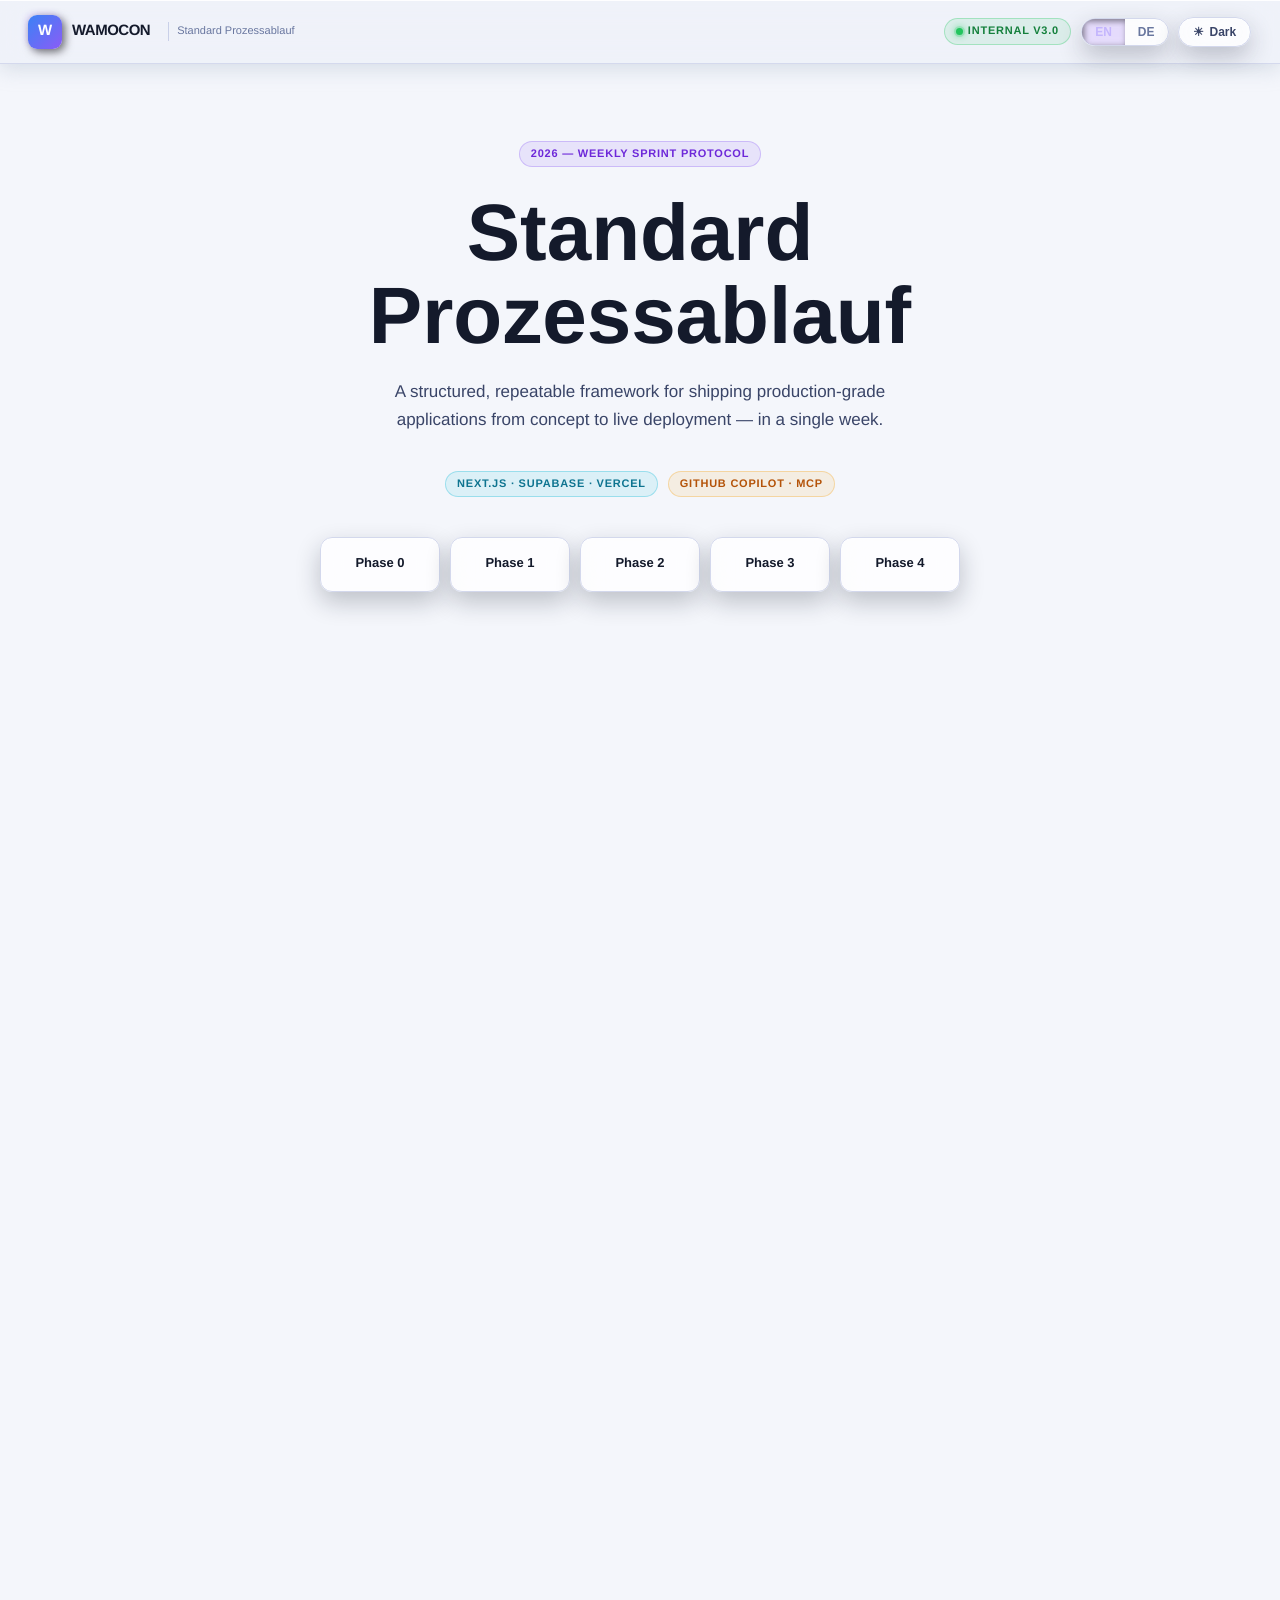
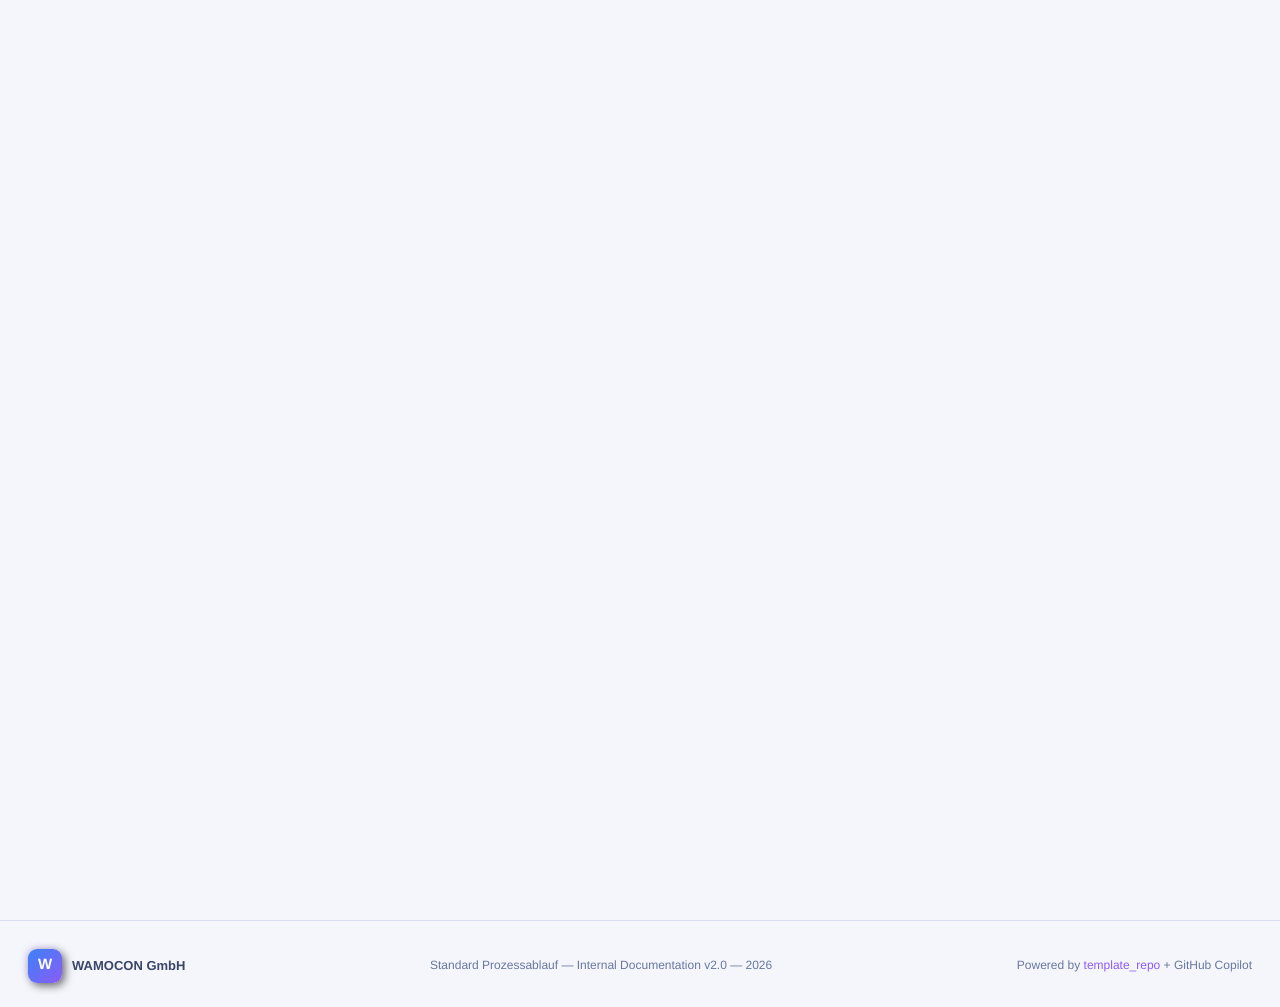
==== commit aab089d4: "Add weekly schedule, redesign tracker dashboard, add Reflektionsfragen section" ====
--- a/index.html
+++ b/index.html
@@ -72,6 +72,79 @@
   </div>
 </section>
   <!-- END components/nav-hero.html -->
+
+  <!-- =================== WOCHENPLAN / WEEKLY SCHEDULE =================== -->
+<section class="phase-section reveal" id="weekly-schedule">
+  <div class="phase-head">
+    <div class="ph-num" style="font-size:28px">📅</div>
+    <div class="ph-info">
+      <h2><span data-lang="en" class="lang-visible">Weekly Sprint Schedule</span><span data-lang="de">Wöchentlicher Sprint-Zeitplan</span></h2>
+      <p><span data-lang="en" class="lang-visible">Fixed deadlines every wave sprint — set the current wave number to see the example.</span><span data-lang="de">Feste Deadlines für jeden Wellen-Sprint — aktuelle Wellennummer eintragen für das Beispiel.</span></p>
+    </div>
+  </div>
+  <div class="grid12">
+    <div class="card card-pad col12" style="border-left:4px solid var(--green) !important">
+      <div style="display:flex;align-items:center;gap:10px;margin-bottom:18px;flex-wrap:wrap">
+        <div class="badge b-green"><span data-lang="en" class="lang-visible">Current Wave / Aktuelle Welle</span><span data-lang="de" style="display:none">Aktuelle Welle</span></div>
+        <span style="font-size:13px;color:var(--text3)"><span data-lang="en" class="lang-visible">Welle</span><span data-lang="de">Welle</span></span>
+        <input type="number" id="welleInput" value="1" min="1" max="99" oninput="saveWelleNumber()" onchange="saveWelleNumber()" aria-label="Wave number">
+      </div>
+
+      <div class="week-timeline-row">
+        <div class="wtl-day">
+          <div class="wtl-label">Monday</div>
+          <div class="wtl-task wtl-neutral">
+            <span data-lang="en" class="lang-visible">Sprint review &amp; new wave kickoff</span>
+            <span data-lang="de">Sprint Review &amp; Wellen-Kickoff</span>
+          </div>
+        </div>
+        <div class="wtl-arrow">→</div>
+        <div class="wtl-day">
+          <div class="wtl-label">Tuesday</div>
+          <div class="wtl-task wtl-deadline">
+            <div class="wtl-eod">EOD</div>
+            <span data-lang="en" class="lang-visible">Requirements submission</span>
+            <span data-lang="de">Anforderungseinreichung</span>
+          </div>
+        </div>
+        <div class="wtl-arrow">→</div>
+        <div class="wtl-day">
+          <div class="wtl-label">Wednesday</div>
+          <div class="wtl-task wtl-deadline">
+            <div class="wtl-eod">EOD</div>
+            <span data-lang="en" class="lang-visible">Supabase + Strato inquiries</span>
+            <span data-lang="de">Supabase + Strato Anfragen</span>
+          </div>
+        </div>
+        <div class="wtl-arrow">→</div>
+        <div class="wtl-day">
+          <div class="wtl-label"><span data-lang="en" class="lang-visible">Wed – Fri</span><span data-lang="de">Mi – Fr</span></div>
+          <div class="wtl-task wtl-dev">
+            <span data-lang="en" class="lang-visible">Development + Vercel deployment</span>
+            <span data-lang="de">Entwicklung + Vercel Deployment</span>
+          </div>
+        </div>
+        <div class="wtl-arrow">→</div>
+        <div class="wtl-day">
+          <div class="wtl-label">Monday (next)</div>
+          <div class="wtl-task wtl-present">
+            <span data-lang="en" class="lang-visible">Demo &amp; Retrospective (evening)</span>
+            <span data-lang="de">Demo &amp; Retrospektive (Abend)</span>
+          </div>
+        </div>
+      </div>
+
+      <div class="note" style="margin-top:20px">
+        <div class="nl"><span data-lang="en" class="lang-visible">Example</span><span data-lang="de">Beispiel</span></div>
+        <p>
+          <span data-lang="en" class="lang-visible" id="welleExampleEn">For <strong>Welle 1</strong>: submit requirements by Tuesday EOD of week 1 → submit Supabase &amp; Strato inquiries by Wednesday EOD of week 1 → develop &amp; deploy Wednesday–Friday of week 1 → present Monday evening of week 2.</span>
+          <span data-lang="de" id="welleExampleDe">Für <strong>Welle 1</strong>: Anforderungen bis Dienstag EOD von Woche 1 einreichen → Supabase &amp; Strato Anfragen bis Mittwoch EOD von Woche 1 stellen → Entwickeln &amp; Deployen Mittwoch bis Freitag von Woche 1 → Präsentation Montagabend von Woche 2.</span>
+        </p>
+      </div>
+    </div>
+  </div>
+</section>
+
   <!-- BEGIN components/phase0.html -->
 <!-- =================== PHASE 1 =================== -->
 <section class="phase-section reveal" id="phase1">
@@ -739,68 +812,110 @@
 </section>
   <!-- END components/phase4.html -->
   <!-- BEGIN components/tracker.html -->
-<!-- =================== READY FOR DEMO TRACKER =================== -->
+<!-- =================== READY FOR DEMO TRACKER (Dashboard) =================== -->
 <div id="progress-wrap" class="reveal">
   <div class="card card-pad">
-    <div class="prog-header">
+    <div class="tracker-section-header">
       <div class="badge b-green" style="margin-bottom:12px;display:inline-flex">Interactive Sprint Tracker</div>
       <h2 style="font-size:clamp(22px,3vw,32px);font-weight:900;margin-bottom:8px"><span data-lang="en" class="lang-visible">Ready for Demo?</span><span data-lang="de">Demo-bereit?</span></h2>
-      <p style="font-size:14px;color:var(--text3)"><span data-lang="en" class="lang-visible">Click each item to mark it complete. Progress is tracked in your session.</span><span data-lang="de">Jeden Eintrag anklicken, um ihn als erledigt zu markieren.</span></p>
-      <div class="prog-bar-wrap"><div class="prog-bar" id="pgBar" style="width:0%"></div></div>
-      <div class="prog-label" id="pgLabel">0 / 18 completed</div>
-    </div>
-
-    <!-- Phase 1 group -->
-    <div class="check-group">
-      <div class="check-section-title" style="color:var(--blue)">Phase 0 — <span data-lang="en" class="lang-visible">Initiation</span><span data-lang="de">Initierung</span></div>
-      <div class="chk-item" onclick="toggleChk(this)"><div class="chk-box"><span class="chk-tick">&#10003;</span></div><div><div class="chk-main"><span data-lang="en" class="lang-visible">Real problem statement is clearly defined</span><span data-lang="de">Reales Problem klar definiert</span></div><div class="chk-sub"><span data-lang="en" class="lang-visible">One sentence, easy to explain, business value is visible.</span><span data-lang="de">Ein Satz, leicht erklärbar, Business-Nutzen erkennbar.</span></div></div></div>
-      <div class="chk-item" onclick="toggleChk(this)"><div class="chk-box"><span class="chk-tick">&#10003;</span></div><div><div class="chk-main"><span data-lang="en" class="lang-visible">Repo created from template and cloned</span><span data-lang="de">Repo aus Template erstellt und geklont</span></div><div class="chk-sub"><span data-lang="en" class="lang-visible">Project base exists before requirement work starts.</span><span data-lang="de">Projektbasis existiert vor Start der Anforderungsarbeit.</span></div></div></div>
-      <div class="chk-item" onclick="toggleChk(this)"><div class="chk-box"><span class="chk-tick">&#10003;</span></div><div><div class="chk-main"><span data-lang="en" class="lang-visible">Requirement document generated, reviewed, and approved</span><span data-lang="de">Anforderungsdokument erstellt, geprüft und freigegeben</span></div><div class="chk-sub"><span data-lang="en" class="lang-visible">Stored in correct OneDrive Welle structure and sent to Waleri.</span><span data-lang="de">Im richtigen OneDrive-Welle-Ordner abgelegt und an Waleri gesendet.</span></div></div></div>
-    </div>
-
-    <!-- Phase 2 group -->
-    <div class="check-group">
-      <div class="check-section-title" style="color:var(--violet)">Phase 1 — <span data-lang="en" class="lang-visible">Planning &amp; Preparation</span><span data-lang="de">Planung &amp; Vorbereitung</span></div>
-      <div class="chk-item" onclick="toggleChk(this)"><div class="chk-box"><span class="chk-tick">&#10003;</span></div><div><div class="chk-main"><span data-lang="en" class="lang-visible">Dependencies, hook, and env setup completed</span><span data-lang="de">Abhängigkeiten, Hook und Env-Setup abgeschlossen</span></div><div class="chk-sub"><code>npm install</code>, <code>hooks/install.sh</code>, <code>.env.local</code> done.</div></div></div>
-      <div class="chk-item" onclick="toggleChk(this)"><div class="chk-box"><span class="chk-tick">&#10003;</span></div><div><div class="chk-main"><span data-lang="en" class="lang-visible">Workflow files verified</span><span data-lang="de">Workflow-Dateien verifiziert</span></div><div class="chk-sub"><span data-lang="en" class="lang-visible">pr-checks, pr-autofix, deploy, and lp-generator understood.</span><span data-lang="de">pr-checks, pr-autofix, deploy und lp-generator verstanden.</span></div></div></div>
-      <div class="chk-item" onclick="toggleChk(this)"><div class="chk-box"><span class="chk-tick">&#10003;</span></div><div><div class="chk-main"><span data-lang="en" class="lang-visible">Domain and Supabase production access requested</span><span data-lang="de">Domain und Supabase-Produktionszugang angefragt</span></div><div class="chk-sub"><span data-lang="en" class="lang-visible">Domain candidate from Strato sent to Waleri with DB request.</span><span data-lang="de">Domain-Vorschlag aus Strato an Waleri mit DB-Anfrage gesendet.</span></div></div></div>
-      <div class="chk-item" onclick="toggleChk(this)"><div class="chk-box"><span class="chk-tick">&#10003;</span></div><div><div class="chk-main"><span data-lang="en" class="lang-visible">Copilot setup is ready</span><span data-lang="de">Copilot-Setup ist bereit</span></div><div class="chk-sub"><span data-lang="en" class="lang-visible">AGENTS.md, instructions, and skills are understood by the team.</span><span data-lang="de">AGENTS.md, Instructions und Skills sind im Team verstanden.</span></div></div></div>
-      <div class="chk-item" onclick="toggleChk(this)"><div class="chk-box"><span class="chk-tick">&#10003;</span></div><div><div class="chk-main"><span data-lang="en" class="lang-visible">Supabase MCP connected and tested</span><span data-lang="de">Supabase MCP verbunden und getestet</span></div><div class="chk-sub"><span data-lang="en" class="lang-visible">First migration and permission check completed.</span><span data-lang="de">Erste Migration und Berechtigungsprüfung abgeschlossen.</span></div></div></div>
-    </div>
-
-    <!-- Phase 3 group -->
-    <div class="check-group">
-      <div class="check-section-title" style="color:var(--cyan)">Phase 2 — <span data-lang="en" class="lang-visible">Development</span><span data-lang="de">Entwicklung</span></div>
-      <div class="chk-item" onclick="toggleChk(this)"><div class="chk-box"><span class="chk-tick">&#10003;</span></div><div><div class="chk-main"><span data-lang="en" class="lang-visible">Core features implemented</span><span data-lang="de">Kernfeatures implementiert</span></div><div class="chk-sub"><span data-lang="en" class="lang-visible">All must-have requirements are covered.</span><span data-lang="de">Alle Muss-Anforderungen sind umgesetzt.</span></div></div></div>
-      <div class="chk-item" onclick="toggleChk(this)"><div class="chk-box"><span class="chk-tick">&#10003;</span></div><div><div class="chk-main"><span data-lang="en" class="lang-visible">Functional tests passed in browser</span><span data-lang="de">Funktionstests im Browser bestanden</span></div><div class="chk-sub"><span data-lang="en" class="lang-visible">Main user flows work end-to-end.</span><span data-lang="de">Haupt-Nutzerflows funktionieren end-to-end.</span></div></div></div>
-      <div class="chk-item" onclick="toggleChk(this)"><div class="chk-box"><span class="chk-tick">&#10003;</span></div><div><div class="chk-main"><span data-lang="en" class="lang-visible">Golden prompts documented</span><span data-lang="de">Goldene Prompts dokumentiert</span></div><div class="chk-sub"><span data-lang="en" class="lang-visible">Reusable prompts saved for next sprint.</span><span data-lang="de">Wiederverwendbare Prompts für den nächsten Sprint gespeichert.</span></div></div></div>
-      <div class="chk-item" onclick="toggleChk(this)"><div class="chk-box"><span class="chk-tick">&#10003;</span></div><div><div class="chk-main"><span data-lang="en" class="lang-visible">PR quality gate respected</span><span data-lang="de">PR-Qualitätsstufe eingehalten</span></div><div class="chk-sub"><code>typecheck</code> + <code>lint</code> passed before opening each PR.</div></div></div>
-      <div class="chk-item" onclick="toggleChk(this)"><div class="chk-box"><span class="chk-tick">&#10003;</span></div><div><div class="chk-main"><span data-lang="en" class="lang-visible">All feature branches merged cleanly</span><span data-lang="de">Alle Feature-Branches sauber gemergt</span></div><div class="chk-sub"><span data-lang="en" class="lang-visible">Main branch remains stable and deployable.</span><span data-lang="de">Main-Branch bleibt stabil und deploybar.</span></div></div></div>
-    </div>
-
-    <!-- Phase 4 group -->
-    <div class="check-group">
-      <div class="check-section-title" style="color:var(--amber)">Phase 3 — <span data-lang="en" class="lang-visible">Deployment</span><span data-lang="de">Deployment</span></div>
-      <div class="chk-item" onclick="toggleChk(this)"><div class="chk-box"><span class="chk-tick">&#10003;</span></div><div><div class="chk-main"><span data-lang="en" class="lang-visible">First manual deploy workflow run completed</span><span data-lang="de">Erster manueller Deploy-Workflow-Lauf abgeschlossen</span></div><div class="chk-sub"><span data-lang="en" class="lang-visible">Vercel project provisioned/linked successfully.</span><span data-lang="de">Vercel-Projekt erfolgreich provisioniert/verknüpft.</span></div></div></div>
-      <div class="chk-item" onclick="toggleChk(this)"><div class="chk-box"><span class="chk-tick">&#10003;</span></div><div><div class="chk-main"><span data-lang="en" class="lang-visible">All Vercel environment variables are synced</span><span data-lang="de">Alle Vercel-Umgebungsvariablen sind synchron</span></div><div class="chk-sub"><span data-lang="en" class="lang-visible">New variables added before redeploy.</span><span data-lang="de">Neue Variablen vor Redeploy ergänzt.</span></div></div></div>
-      <div class="chk-item" onclick="toggleChk(this)"><div class="chk-box"><span class="chk-tick">&#10003;</span></div><div><div class="chk-main"><span data-lang="en" class="lang-visible">Second deploy run is live and healthy</span><span data-lang="de">Zweiter Deploy-Lauf live und stabil</span></div><div class="chk-sub"><span data-lang="en" class="lang-visible">Production URL works with Supabase connection.</span><span data-lang="de">Produktions-URL funktioniert mit Supabase-Verbindung.</span></div></div></div>
-    </div>
-
-    <!-- Phase 5 group -->
-    <div class="check-group">
-      <div class="check-section-title" style="color:var(--pink)">Phase 4 — <span data-lang="en" class="lang-visible">Closure &amp; Presentation</span><span data-lang="de">Abschluss &amp; Präsentation</span></div>
-      <div class="chk-item" onclick="toggleChk(this)"><div class="chk-box"><span class="chk-tick">&#10003;</span></div><div><div class="chk-main"><span data-lang="en" class="lang-visible">Retrospective log written and shared</span><span data-lang="de">Retrospektive-Log geschrieben und geteilt</span></div><div class="chk-sub"><span data-lang="en" class="lang-visible">Challenges, solutions, AI outlook documented.</span><span data-lang="de">Herausforderungen, Lösungen, KI-Ausblick dokumentiert.</span></div></div></div>
-      <div class="chk-item" onclick="toggleChk(this)"><div class="chk-box"><span class="chk-tick">&#10003;</span></div><div><div class="chk-main"><span data-lang="en" class="lang-visible">Live presentation completed on production URL</span><span data-lang="de">Live-Präsentation auf Produktions-URL abgeschlossen</span></div><div class="chk-sub"><span data-lang="en" class="lang-visible">Demo video shown, Q&amp;A done, next actions collected.</span><span data-lang="de">Demo-Video gezeigt, Q&amp;A durchgeführt, nächste Schritte gesammelt.</span></div></div></div>
+      <p style="font-size:14px;color:var(--text3)"><span data-lang="en" class="lang-visible">Track each app across all phases. Checkboxes update percentage automatically. Data saved locally.</span><span data-lang="de">Jede App über alle Phasen tracken. Checkboxen aktualisieren den Fortschritt automatisch. Daten werden lokal gespeichert.</span></p>
+      <div class="prog-bar-wrap" style="margin-top:14px"><div class="prog-bar" id="pgBar" style="width:0%"></div></div>
+      <div class="prog-label" id="pgLabel" style="margin-bottom:4px">0 / 0 completed</div>
+      <div class="tracker-btn-row">
+        <button class="trk-btn trk-btn-add" onclick="trackerAddRow(null)"><span data-lang="en" class="lang-visible">+ Add App</span><span data-lang="de">+ App hinzufügen</span></button>
+        <button class="trk-btn trk-btn-reset" onclick="trackerReset()"><span data-lang="en" class="lang-visible">Reset</span><span data-lang="de">Zurücksetzen</span></button>
+        <button class="trk-btn trk-btn-export" onclick="trackerExport()"><span data-lang="en" class="lang-visible">Export</span><span data-lang="de">Exportieren</span></button>
+      </div>
+    </div>
+
+    <div class="tracker-table-container">
+      <table class="tracker-table" id="trackerTable">
+        <thead>
+          <tr>
+            <th><span data-lang="en" class="lang-visible">App Name</span><span data-lang="de">App-Name</span></th>
+            <th><span data-lang="en" class="lang-visible">Responsible</span><span data-lang="de">Verantwortlicher</span></th>
+            <th style="color:var(--blue)">Phase 0<br><span style="font-weight:400;text-transform:none;letter-spacing:0">Initierung</span></th>
+            <th style="color:var(--violet)">Phase 1<br><span style="font-weight:400;text-transform:none;letter-spacing:0">Planung &amp; Vorb.</span></th>
+            <th style="color:var(--cyan)">Phase 2<br><span style="font-weight:400;text-transform:none;letter-spacing:0">Entwicklung</span></th>
+            <th style="color:var(--amber)">Phase 3<br><span style="font-weight:400;text-transform:none;letter-spacing:0">Deployment</span></th>
+            <th style="color:var(--pink)">Phase 4<br><span style="font-weight:400;text-transform:none;letter-spacing:0">Abschluss</span></th>
+            <th><span data-lang="en" class="lang-visible">Progress</span><span data-lang="de">Fortschritt</span></th>
+            <th><span data-lang="en" class="lang-visible">Risks / Comment</span><span data-lang="de">Risiken / Kommentar</span></th>
+            <th></th>
+          </tr>
+        </thead>
+        <tbody id="trackerBody"></tbody>
+      </table>
     </div>
 
     <div id="done-banner">
-      <h3>Sprint Complete</h3>
-      <p><span data-lang="en" class="lang-visible">All 18 items verified. Ready to ship.</span><span data-lang="de">Alle 18 Punkte verifiziert. Bereit zum Ausliefern.</span></p>
+      <h3><span data-lang="en" class="lang-visible">Sprint Complete</span><span data-lang="de">Sprint abgeschlossen</span></h3>
+      <p><span data-lang="en" class="lang-visible">All items verified. Ready to ship.</span><span data-lang="de">Alle Punkte verifiziert. Bereit zum Ausliefern.</span></p>
     </div>
   </div>
 </div>
 
-
+<!-- =================== REFLEKTIONSFRAGEN =================== -->
+<div id="reflektion-wrap" class="reveal">
+  <div class="card card-pad">
+    <div class="rfq-header">
+      <div>
+        <div class="badge b-pink" style="margin-bottom:12px;display:inline-flex">
+          <span data-lang="en" class="lang-visible">Reflection Questions</span>
+          <span data-lang="de">Reflektionsfragen</span>
+        </div>
+        <h2 style="font-size:clamp(20px,2.5vw,28px);font-weight:900;margin-bottom:6px">
+          <span data-lang="en" class="lang-visible">Reflektionsfragen</span>
+          <span data-lang="de">Reflektionsfragen</span>
+        </h2>
+        <p style="font-size:14px;color:var(--text3)">
+          <span data-lang="en" class="lang-visible">Fill these before end of week. Answers are saved locally.</span>
+          <span data-lang="de">Vor Ende der Woche ausfüllen. Antworten werden lokal gespeichert.</span>
+        </p>
+      </div>
+      <div class="rfq-btn-row">
+        <button class="trk-btn trk-btn-reset" onclick="rfReset()"><span data-lang="en" class="lang-visible">Reset</span><span data-lang="de">Zurücksetzen</span></button>
+        <button class="trk-btn trk-btn-export" onclick="rfExport()"><span data-lang="en" class="lang-visible">Export</span><span data-lang="de">Exportieren</span></button>
+        <button class="trk-btn trk-btn-export" id="rfCopyBtn" onclick="rfCopy()"><span data-lang="en" class="lang-visible">Copy</span><span data-lang="de">Kopieren</span></button>
+      </div>
+    </div>
+
+    <div class="rfq-question-block">
+      <label class="rfq-question-label" for="rfq-q1">
+        <span class="rfq-de">Was habe ich in der letzten Welle gelernt?</span>
+        <span class="rfq-en">What did I learn in the last wave?</span>
+      </label>
+      <textarea class="rfq-textarea" id="rfq-q1" rows="4" placeholder="..." oninput="rfSave()"></textarea>
+    </div>
+    <hr class="rfq-sep">
+
+    <div class="rfq-question-block">
+      <label class="rfq-question-label" for="rfq-q2">
+        <span class="rfq-de">Was war mein größtes Hindernis und wie habe ich es gelöst?</span>
+        <span class="rfq-en">What was my biggest obstacle and how did I solve it?</span>
+      </label>
+      <textarea class="rfq-textarea" id="rfq-q2" rows="4" placeholder="..." oninput="rfSave()"></textarea>
+    </div>
+    <hr class="rfq-sep">
+
+    <div class="rfq-question-block">
+      <label class="rfq-question-label" for="rfq-q3">
+        <span class="rfq-de">Was empfehle ich für die nächste Welle?</span>
+        <span class="rfq-en">What do I recommend for the next wave?</span>
+      </label>
+      <textarea class="rfq-textarea" id="rfq-q3" rows="4" placeholder="..." oninput="rfSave()"></textarea>
+    </div>
+    <hr class="rfq-sep">
+
+    <div class="rfq-question-block">
+      <label class="rfq-question-label" for="rfq-q4">
+        <span class="rfq-de">Begründung, warum die Ziele der Welle nicht erreicht (wenn nicht erreicht):</span>
+        <span class="rfq-en">Reason why wave goals were not achieved (if not achieved):</span>
+      </label>
+      <textarea class="rfq-textarea" id="rfq-q4" rows="4" placeholder="..." oninput="rfSave()"></textarea>
+    </div>
+  </div>
+</div>
 
   <!-- END components/tracker.html -->
   <!-- BEGIN components/footer.html -->
--- a/assets/css/simple-theme.css
+++ b/assets/css/simple-theme.css
@@ -286,3 +286,70 @@
     -webkit-backdrop-filter:none !important;
   }
 }
+
+/* ─── WEEKLY TIMELINE ─────────────────────────── */
+.week-timeline-row{display:flex;align-items:stretch;gap:6px;flex-wrap:wrap;margin-top:16px}
+.wtl-day{flex:1;min-width:110px;display:flex;flex-direction:column;gap:6px}
+.wtl-label{font-size:11px;font-weight:700;text-transform:uppercase;letter-spacing:0.06em;color:var(--text3);text-align:center;padding-bottom:4px}
+.wtl-task{border-radius:8px;padding:10px 12px;font-size:12px;font-weight:600;text-align:center;border:1px solid var(--border);flex:1;display:flex;flex-direction:column;align-items:center;justify-content:center;gap:4px}
+.wtl-neutral{background:var(--surface2);color:var(--text2)}
+.wtl-deadline{background:rgba(239,68,68,0.1);border-color:rgba(239,68,68,0.3)!important;color:#f87171}
+.wtl-dev{background:rgba(139,92,246,0.1);border-color:rgba(139,92,246,0.3)!important;color:#c4b5fd}
+.wtl-present{background:rgba(34,197,94,0.1);border-color:rgba(34,197,94,0.3)!important;color:#86efac}
+.wtl-eod{font-size:10px;font-weight:900;letter-spacing:0.12em;text-transform:uppercase;background:rgba(239,68,68,0.2);padding:2px 6px;border-radius:4px}
+.wtl-arrow{display:flex;align-items:center;color:var(--text3);font-size:16px;padding-top:22px;flex-shrink:0}
+#welleInput{background:transparent;border:1px solid var(--border2);color:var(--text);border-radius:6px;padding:2px 6px;font-size:13px;font-weight:700;text-align:center;width:52px;font-family:inherit}
+#welleInput:focus{outline:none;border-color:var(--blue)}
+#welleInput::-webkit-inner-spin-button{opacity:0.6}
+
+/* ─── TRACKER DASHBOARD ───────────────────────── */
+.tracker-section-header{margin-bottom:20px}
+.tracker-btn-row{display:flex;gap:8px;flex-wrap:wrap;margin-top:14px}
+.trk-btn{padding:8px 18px;border-radius:8px;font-size:13px;font-weight:700;cursor:pointer;border:1px solid transparent;transition:opacity 0.15s;font-family:inherit}
+.trk-btn:hover{opacity:0.82}
+.trk-btn-add{background:var(--green);color:#fff;border-color:var(--green)!important}
+.trk-btn-reset{background:rgba(239,68,68,0.12);color:#f87171;border-color:rgba(239,68,68,0.35)!important}
+.trk-btn-export{background:var(--surface2);color:var(--text2);border-color:var(--border2)!important}
+.tracker-table-container{overflow-x:auto;-webkit-overflow-scrolling:touch;margin-top:16px;border-radius:10px;border:1px solid var(--border)}
+.tracker-table{width:100%;border-collapse:collapse;font-size:12px;min-width:960px}
+.tracker-table th{background:var(--surface2);padding:10px 12px;text-align:left;font-weight:700;font-size:11px;text-transform:uppercase;letter-spacing:0.05em;border-bottom:2px solid var(--border2);white-space:nowrap}
+.tracker-table td{padding:10px 12px;border-bottom:1px solid var(--border);vertical-align:top}
+.tracker-table tbody tr:last-child td{border-bottom:none}
+.tracker-table tbody tr:hover td{background:rgba(255,255,255,0.015)}
+.trk-input{width:100%;background:var(--surface2);border:1px solid var(--border);color:var(--text);border-radius:6px;padding:6px 8px;font-size:12px;font-family:inherit;min-width:90px;box-sizing:border-box}
+.trk-input:focus{outline:none;border-color:var(--blue)}
+.phase-col{min-width:130px}
+.trk-chk{display:flex;align-items:flex-start;gap:5px;cursor:pointer;padding:2px 0;font-size:11px;color:var(--text3);line-height:1.4;user-select:none}
+.trk-chk input[type="checkbox"]{flex-shrink:0;margin-top:2px;accent-color:var(--green);width:12px;height:12px;cursor:pointer}
+.trk-chk input[type="checkbox"]:checked ~ span{color:var(--text2)}
+.trk-chk-alert span{font-weight:700;color:var(--amber)!important}
+.trk-chk-alert input[type="checkbox"]:checked ~ span{color:var(--green)!important}
+.trk-prog-cell{min-width:80px;text-align:center}
+.trk-prog-text{font-size:15px;font-weight:800;color:var(--text);margin-bottom:6px}
+.trk-prog-bar-wrap{height:6px;background:var(--surface2);border-radius:3px;overflow:hidden;border:1px solid var(--border)}
+.trk-prog-bar{height:100%;background:linear-gradient(90deg,var(--green),var(--cyan));border-radius:3px;transition:width 0.35s ease;width:0%}
+.trk-textarea{width:100%;min-width:130px;background:var(--surface2);border:1px solid var(--border);color:var(--text);border-radius:6px;padding:6px 8px;font-size:11px;font-family:inherit;resize:vertical;min-height:80px;box-sizing:border-box}
+.trk-textarea:focus{outline:none;border-color:var(--blue)}
+.trk-remove{background:none;border:none;color:var(--text3);font-size:16px;cursor:pointer;padding:4px 6px;border-radius:6px;line-height:1;font-family:inherit}
+.trk-remove:hover{color:#f87171;background:rgba(239,68,68,0.1)}
+#done-banner{display:none;margin-top:20px;padding:20px 24px;background:rgba(34,197,94,0.1);border:1px solid rgba(34,197,94,0.3);border-radius:12px;text-align:center}
+#done-banner h3{color:var(--green);margin-bottom:6px}
+
+/* ─── REFLEKTIONSFRAGEN ───────────────────────── */
+#reflektion-wrap{margin-top:24px}
+.rfq-header{display:flex;align-items:flex-start;justify-content:space-between;flex-wrap:wrap;gap:12px;margin-bottom:24px}
+.rfq-btn-row{display:flex;gap:8px;flex-wrap:wrap}
+.rfq-question-block{margin-bottom:20px}
+.rfq-question-label{font-size:13px;margin-bottom:8px;display:block;line-height:1.5}
+.rfq-question-label .rfq-de{color:var(--text);font-size:14px;font-weight:800;display:block}
+.rfq-question-label .rfq-en{color:var(--text3);font-size:11px;font-style:italic;display:block}
+.rfq-textarea{width:100%;background:var(--surface2);border:1px solid var(--border);color:var(--text);border-radius:8px;padding:10px 14px;font-size:13px;font-family:inherit;resize:vertical;min-height:90px;line-height:1.6;box-sizing:border-box}
+.rfq-textarea:focus{outline:none;border-color:var(--violet)}
+.rfq-sep{border:none;border-top:1px solid var(--border);margin:20px 0}
+.rfq-copy-flash{color:var(--green)!important}
+
+@media(max-width:600px){
+  .week-timeline-row{flex-direction:column}
+  .wtl-arrow{transform:rotate(90deg);padding:0;align-self:center}
+  .tracker-table-container{border-radius:8px}
+}
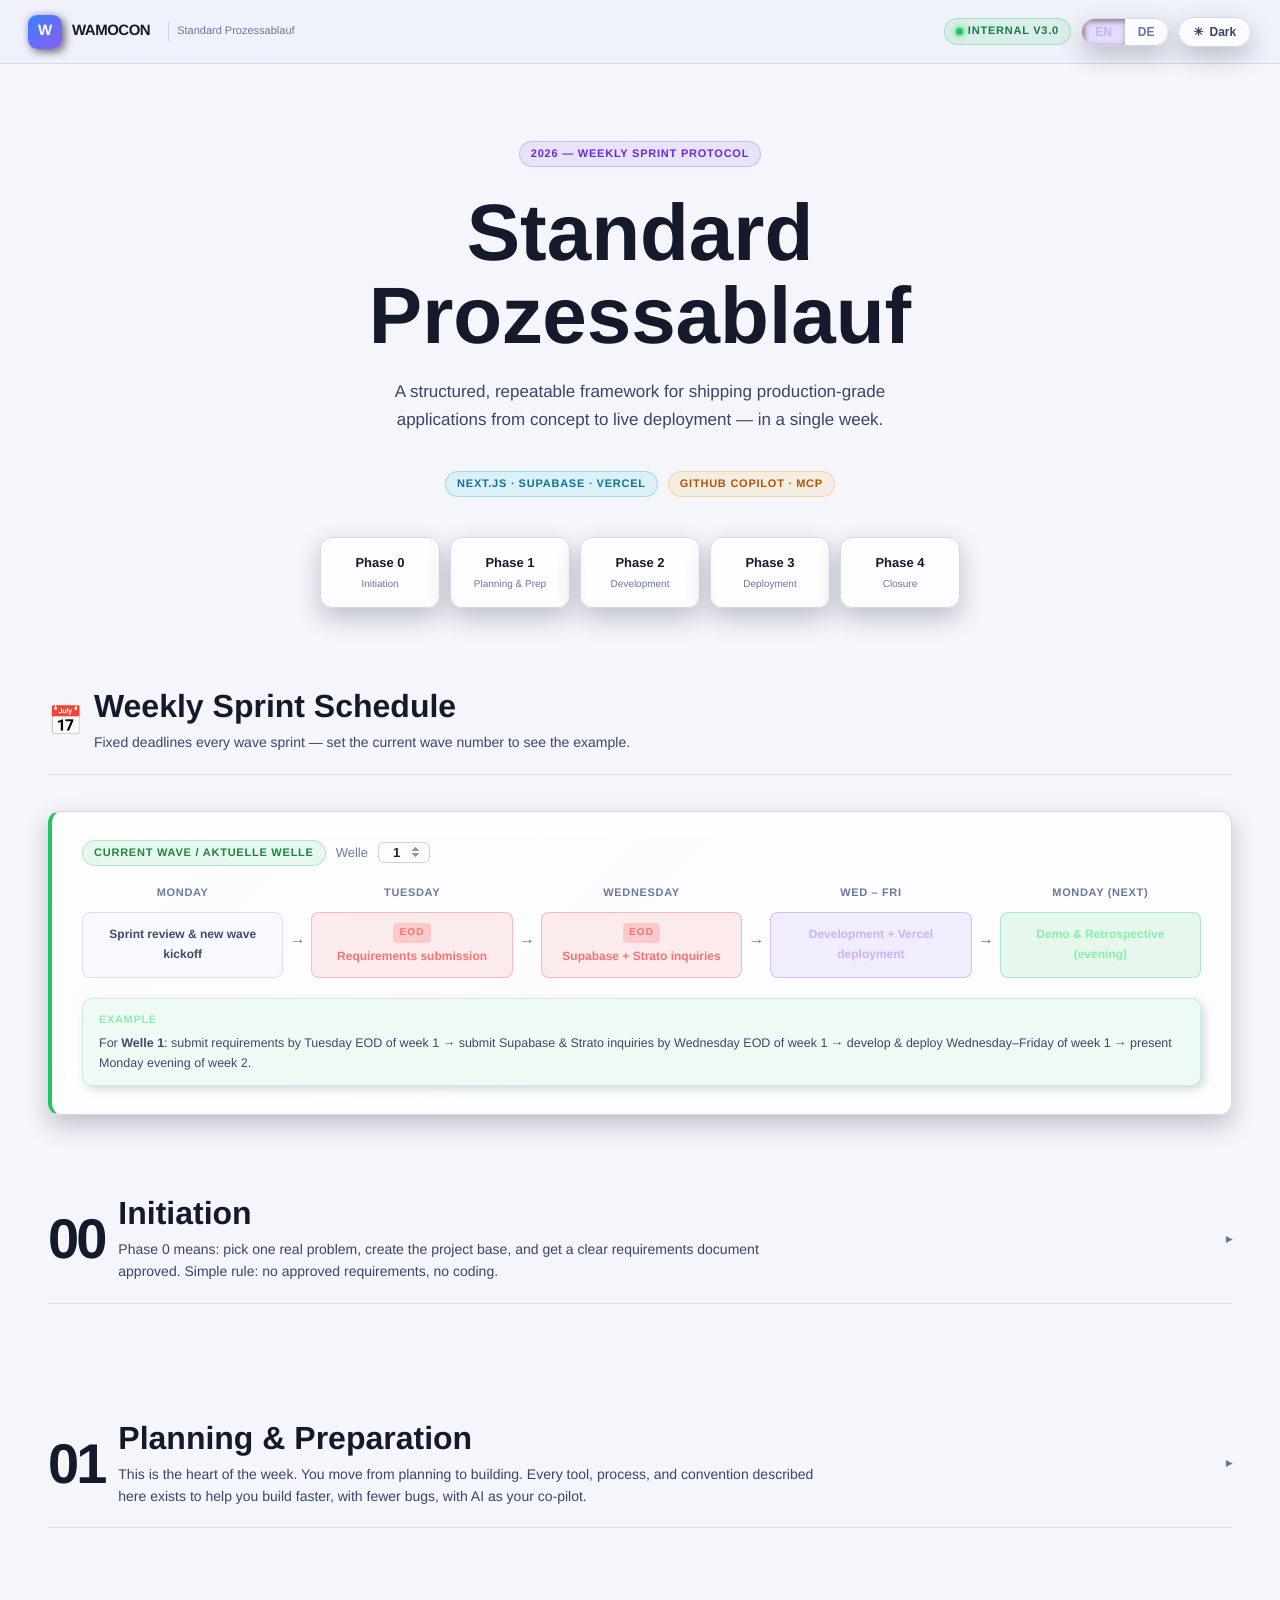
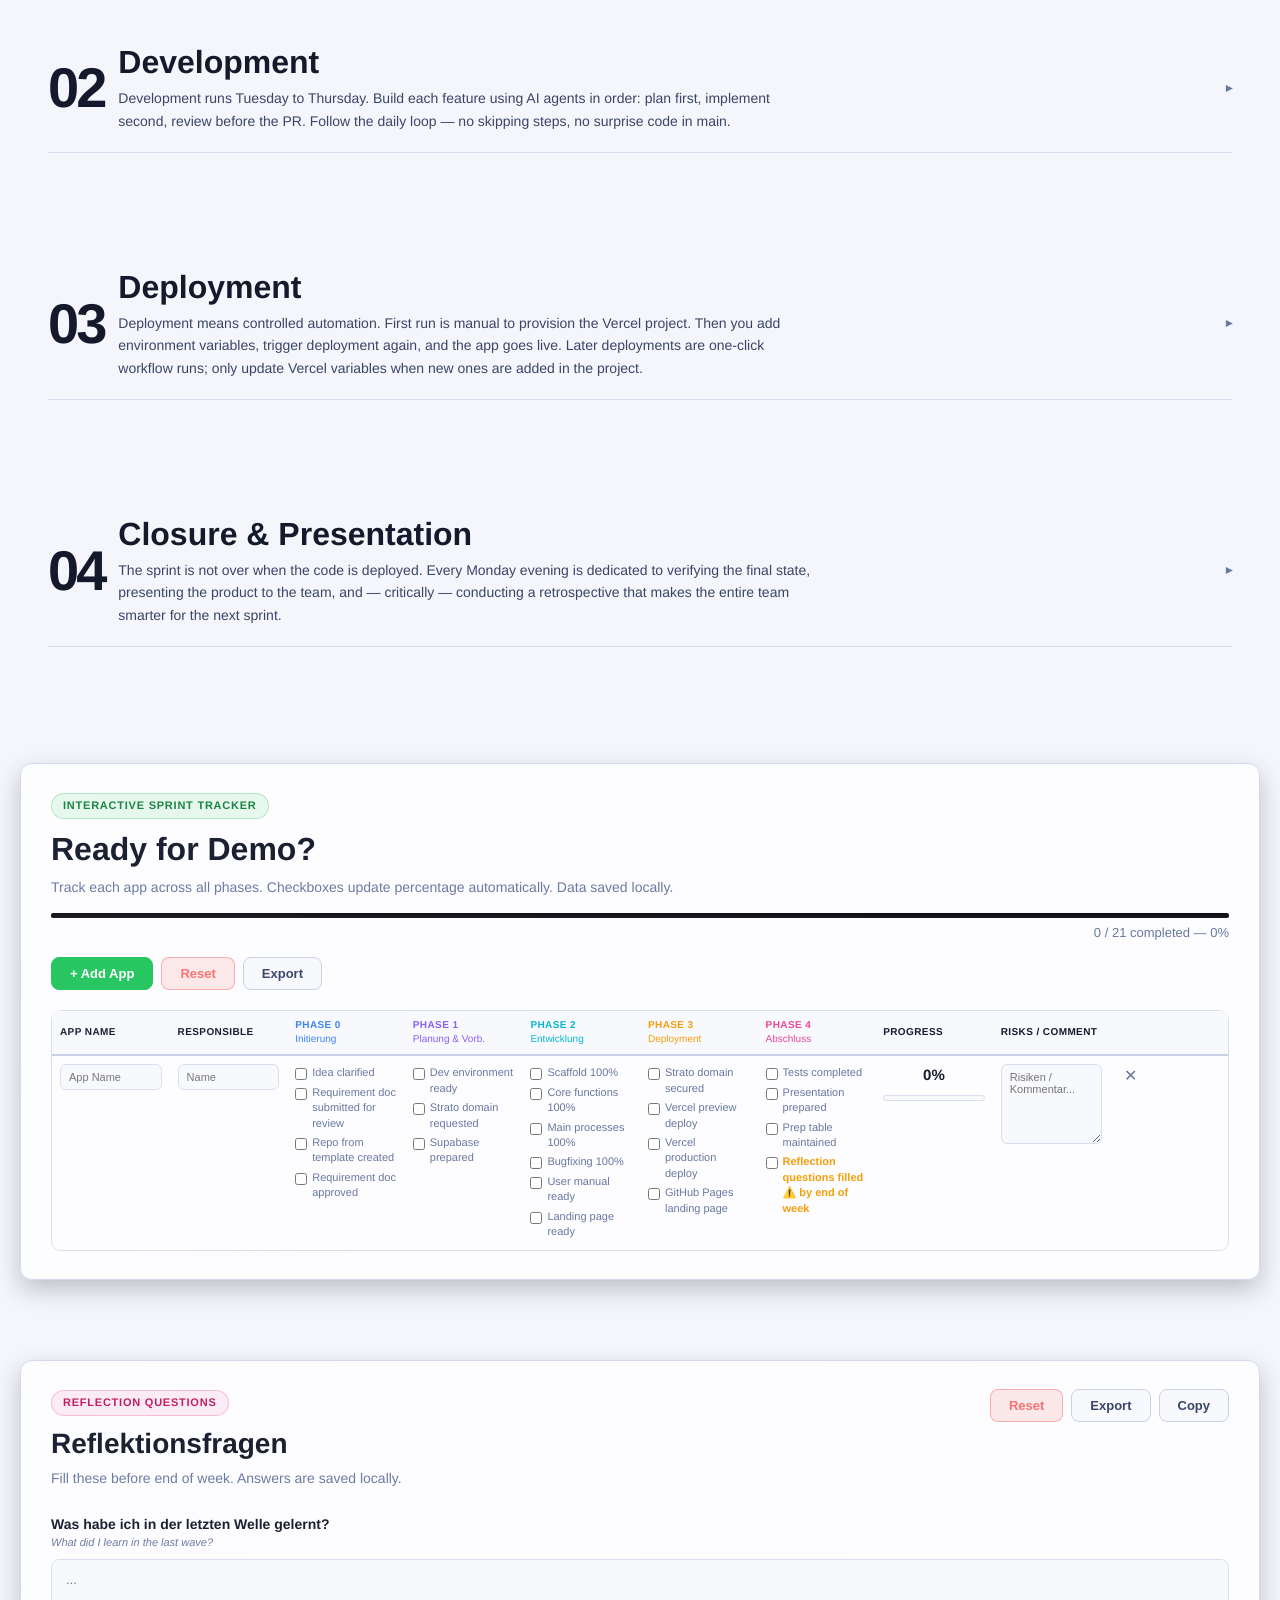
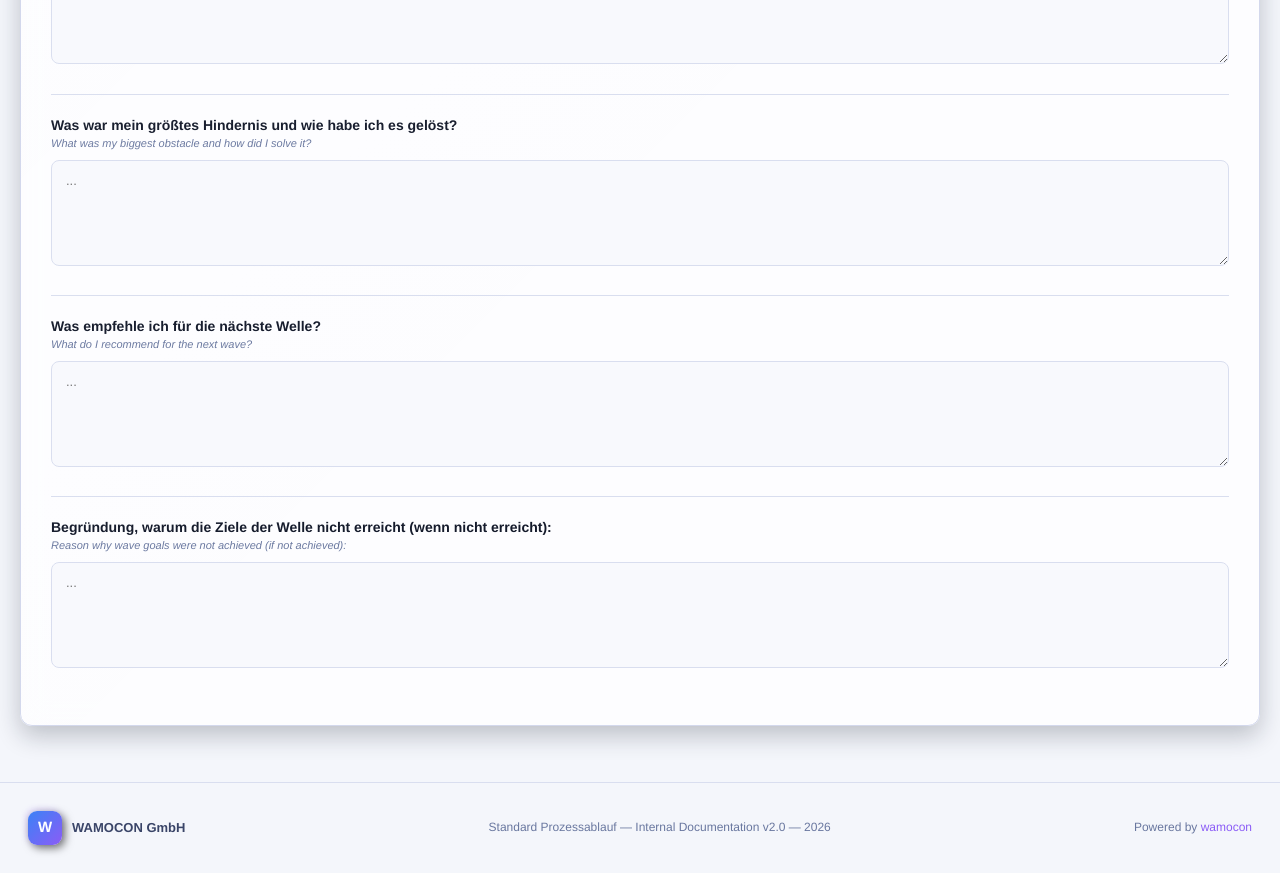
==== commit 2f8b33a5: "Fix: update footer branding and improve table styles for better responsiveness" ====
--- a/index.html
+++ b/index.html
@@ -927,7 +927,7 @@
       <small style="font-size:13px;font-weight:700;color:var(--text2)">WAMOCON GmbH</small>
     </div>
     <small>Standard Prozessablauf — Internal Documentation v2.0 — 2026</small>
-    <small>Powered by <span style="color:var(--violet)">template_repo</span> + GitHub Copilot</small>
+    <small>Powered by <span style="color:var(--violet)">wamocon</span></small>
   </div>
 </footer>
 
--- a/assets/css/simple-theme.css
+++ b/assets/css/simple-theme.css
@@ -310,25 +310,25 @@
 .trk-btn-add{background:var(--green);color:#fff;border-color:var(--green)!important}
 .trk-btn-reset{background:rgba(239,68,68,0.12);color:#f87171;border-color:rgba(239,68,68,0.35)!important}
 .trk-btn-export{background:var(--surface2);color:var(--text2);border-color:var(--border2)!important}
-.tracker-table-container{overflow-x:auto;-webkit-overflow-scrolling:touch;margin-top:16px;border-radius:10px;border:1px solid var(--border)}
-.tracker-table{width:100%;border-collapse:collapse;font-size:12px;min-width:960px}
-.tracker-table th{background:var(--surface2);padding:10px 12px;text-align:left;font-weight:700;font-size:11px;text-transform:uppercase;letter-spacing:0.05em;border-bottom:2px solid var(--border2);white-space:nowrap}
-.tracker-table td{padding:10px 12px;border-bottom:1px solid var(--border);vertical-align:top}
+.tracker-table-container{overflow-x:visible;-webkit-overflow-scrolling:touch;margin-top:16px;border-radius:10px;border:1px solid var(--border)}
+.tracker-table{width:100%;border-collapse:collapse;font-size:11px;table-layout:fixed}
+.tracker-table th{background:var(--surface2);padding:8px 8px;text-align:left;font-weight:700;font-size:10px;text-transform:uppercase;letter-spacing:0.04em;border-bottom:2px solid var(--border2);white-space:normal;line-height:1.35}
+.tracker-table td{padding:8px 8px;border-bottom:1px solid var(--border);vertical-align:top}
 .tracker-table tbody tr:last-child td{border-bottom:none}
 .tracker-table tbody tr:hover td{background:rgba(255,255,255,0.015)}
-.trk-input{width:100%;background:var(--surface2);border:1px solid var(--border);color:var(--text);border-radius:6px;padding:6px 8px;font-size:12px;font-family:inherit;min-width:90px;box-sizing:border-box}
+.trk-input{width:100%;background:var(--surface2);border:1px solid var(--border);color:var(--text);border-radius:6px;padding:6px 8px;font-size:11px;font-family:inherit;min-width:0;box-sizing:border-box}
 .trk-input:focus{outline:none;border-color:var(--blue)}
-.phase-col{min-width:130px}
+.phase-col{min-width:0}
 .trk-chk{display:flex;align-items:flex-start;gap:5px;cursor:pointer;padding:2px 0;font-size:11px;color:var(--text3);line-height:1.4;user-select:none}
 .trk-chk input[type="checkbox"]{flex-shrink:0;margin-top:2px;accent-color:var(--green);width:12px;height:12px;cursor:pointer}
 .trk-chk input[type="checkbox"]:checked ~ span{color:var(--text2)}
 .trk-chk-alert span{font-weight:700;color:var(--amber)!important}
 .trk-chk-alert input[type="checkbox"]:checked ~ span{color:var(--green)!important}
-.trk-prog-cell{min-width:80px;text-align:center}
+.trk-prog-cell{min-width:0;text-align:center}
 .trk-prog-text{font-size:15px;font-weight:800;color:var(--text);margin-bottom:6px}
 .trk-prog-bar-wrap{height:6px;background:var(--surface2);border-radius:3px;overflow:hidden;border:1px solid var(--border)}
 .trk-prog-bar{height:100%;background:linear-gradient(90deg,var(--green),var(--cyan));border-radius:3px;transition:width 0.35s ease;width:0%}
-.trk-textarea{width:100%;min-width:130px;background:var(--surface2);border:1px solid var(--border);color:var(--text);border-radius:6px;padding:6px 8px;font-size:11px;font-family:inherit;resize:vertical;min-height:80px;box-sizing:border-box}
+.trk-textarea{width:100%;min-width:0;background:var(--surface2);border:1px solid var(--border);color:var(--text);border-radius:6px;padding:6px 8px;font-size:11px;font-family:inherit;resize:vertical;min-height:80px;box-sizing:border-box}
 .trk-textarea:focus{outline:none;border-color:var(--blue)}
 .trk-remove{background:none;border:none;color:var(--text3);font-size:16px;cursor:pointer;padding:4px 6px;border-radius:6px;line-height:1;font-family:inherit}
 .trk-remove:hover{color:#f87171;background:rgba(239,68,68,0.1)}
@@ -336,6 +336,13 @@
 #done-banner h3{color:var(--green);margin-bottom:6px}
 
 /* ─── REFLEKTIONSFRAGEN ───────────────────────── */
+#progress-wrap,
+#reflektion-wrap{
+  max-width:1280px;
+  margin:0 auto;
+  padding:0 20px 56px !important;
+}
+
 #reflektion-wrap{margin-top:24px}
 .rfq-header{display:flex;align-items:flex-start;justify-content:space-between;flex-wrap:wrap;gap:12px;margin-bottom:24px}
 .rfq-btn-row{display:flex;gap:8px;flex-wrap:wrap}
@@ -351,5 +358,6 @@
 @media(max-width:600px){
   .week-timeline-row{flex-direction:column}
   .wtl-arrow{transform:rotate(90deg);padding:0;align-self:center}
-  .tracker-table-container{border-radius:8px}
-}
+  .tracker-table-container{border-radius:8px;overflow-x:auto}
+  .tracker-table{font-size:12px;min-width:980px;table-layout:auto}
+}
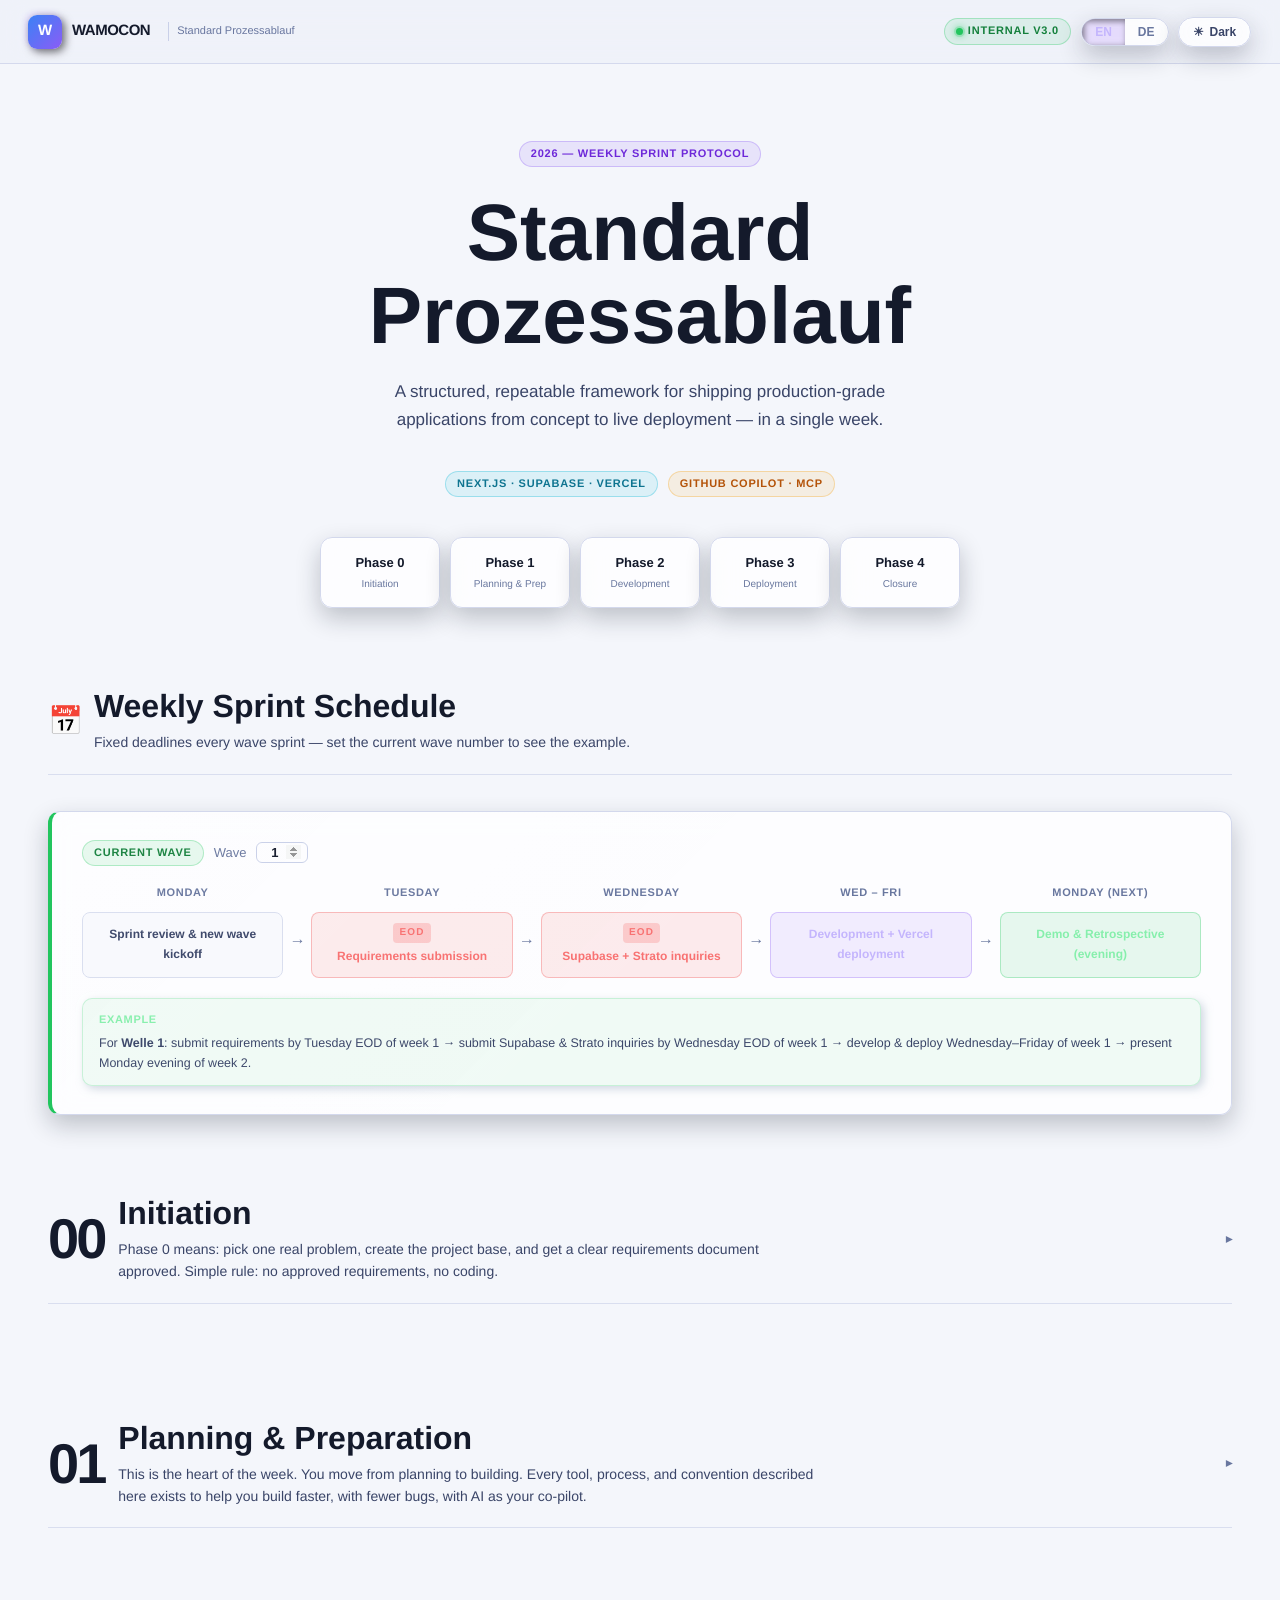
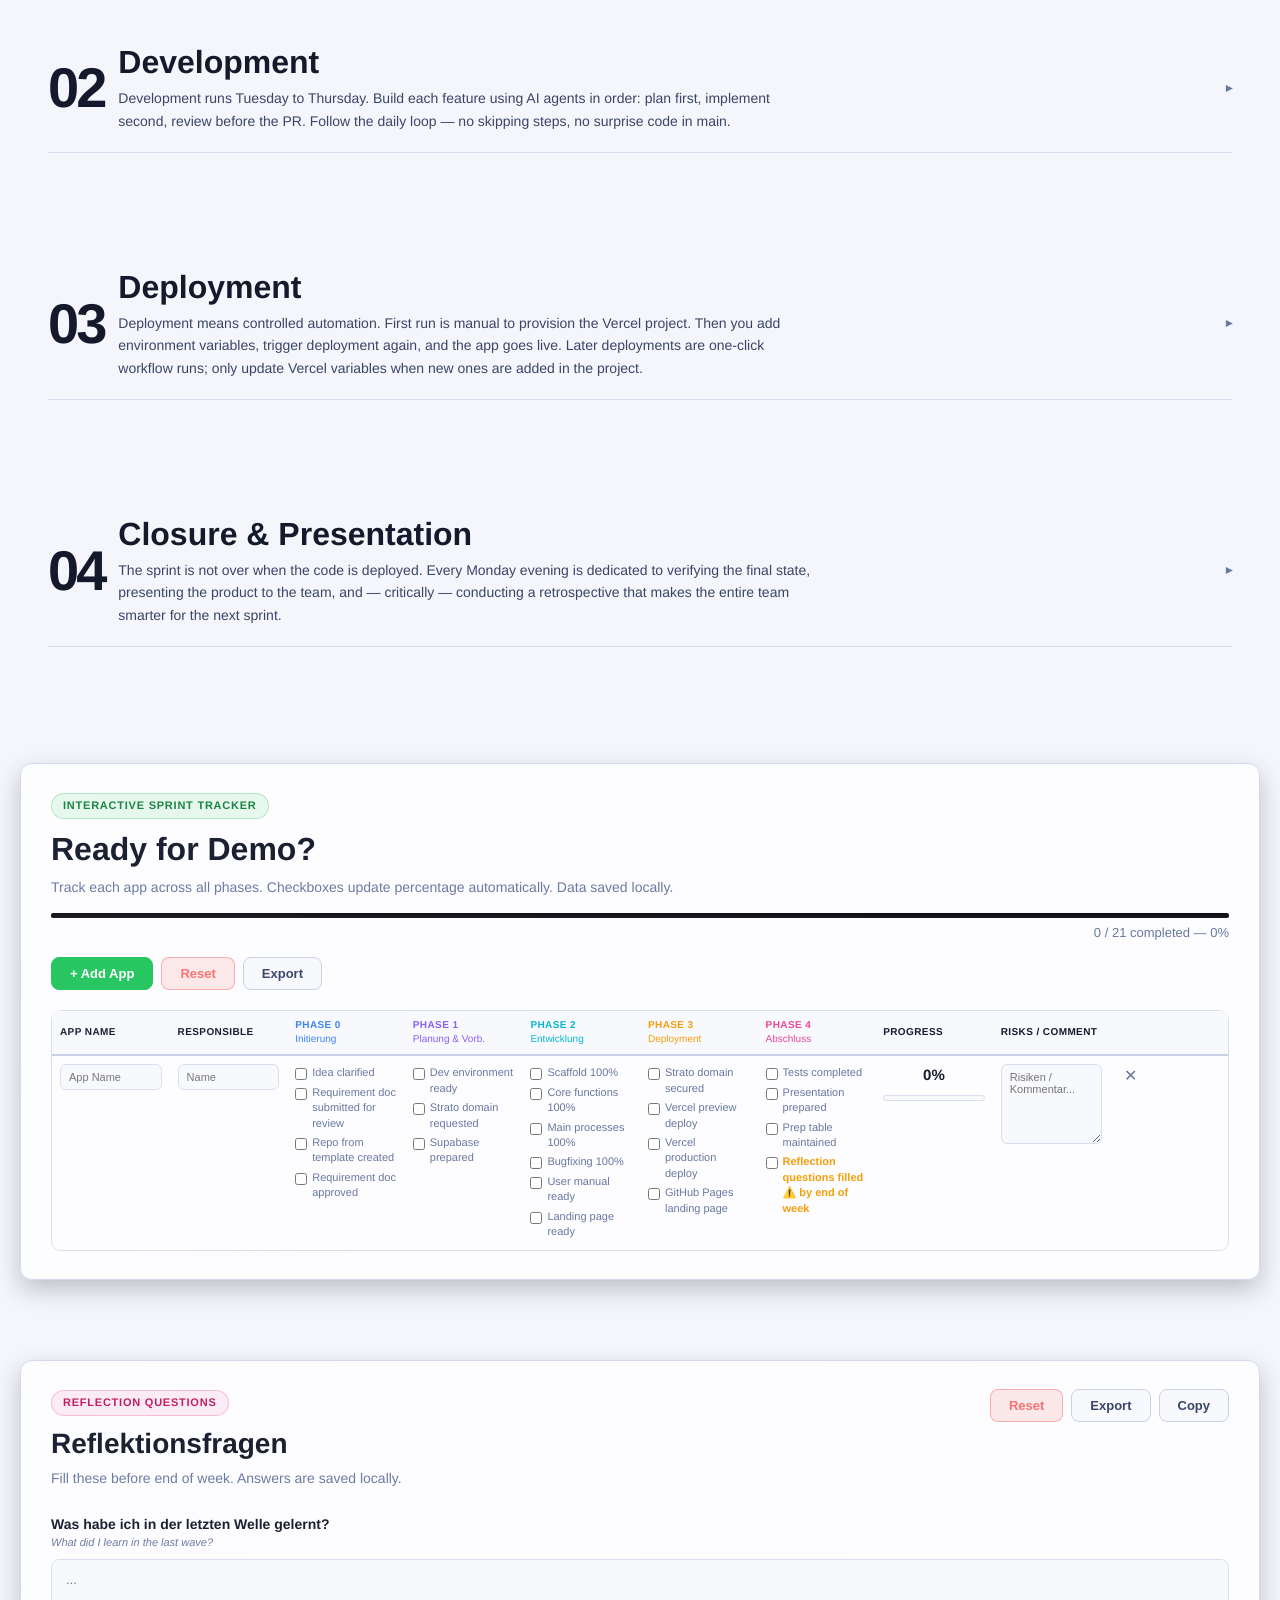
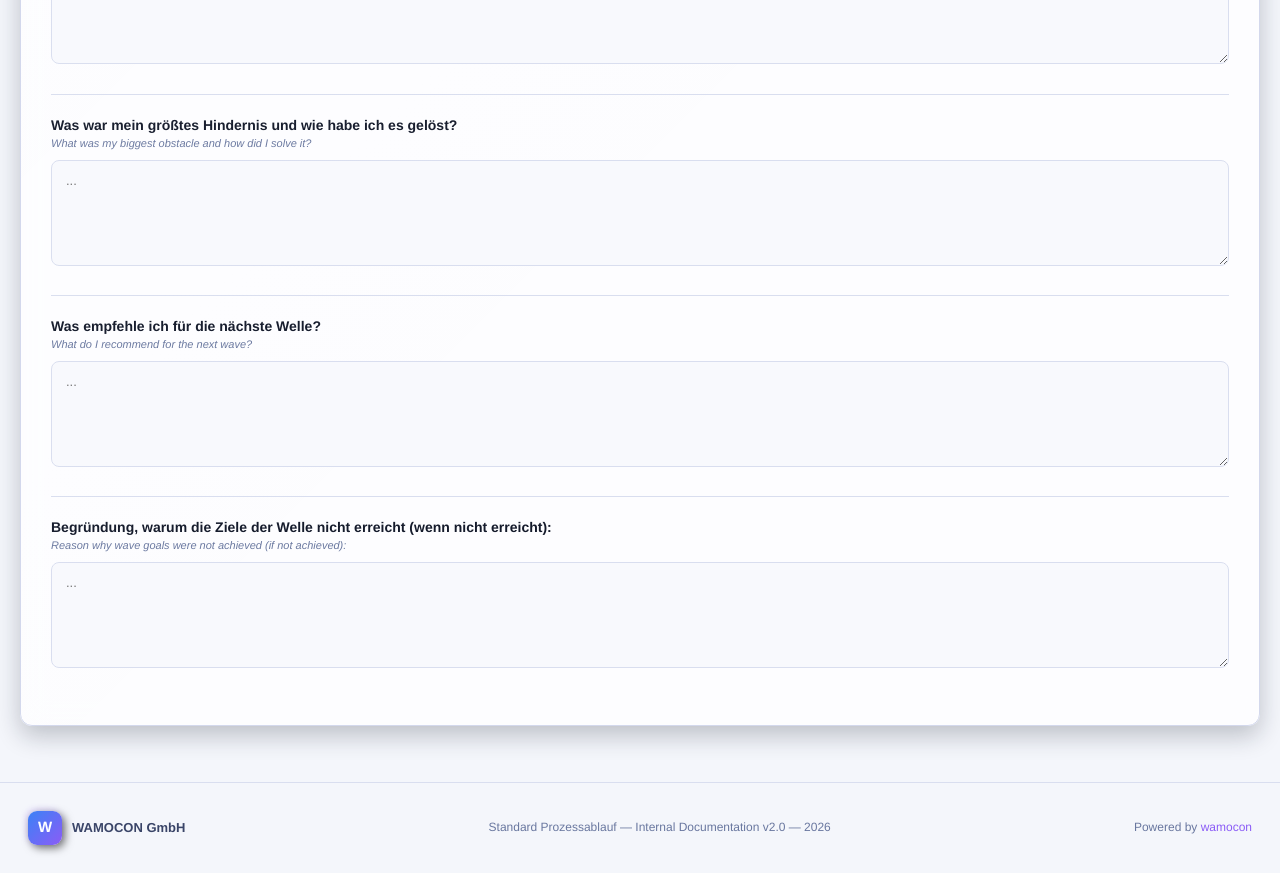
==== commit 5e498d91: "Fix: remove inline display:none from DE badge span in weekly schedule" ====
--- a/index.html
+++ b/index.html
@@ -85,8 +85,8 @@
   <div class="grid12">
     <div class="card card-pad col12" style="border-left:4px solid var(--green) !important">
       <div style="display:flex;align-items:center;gap:10px;margin-bottom:18px;flex-wrap:wrap">
-        <div class="badge b-green"><span data-lang="en" class="lang-visible">Current Wave / Aktuelle Welle</span><span data-lang="de" style="display:none">Aktuelle Welle</span></div>
-        <span style="font-size:13px;color:var(--text3)"><span data-lang="en" class="lang-visible">Welle</span><span data-lang="de">Welle</span></span>
+        <div class="badge b-green"><span data-lang="en" class="lang-visible">Current Wave</span><span data-lang="de">Aktuelle Welle</span></div>
+        <span style="font-size:13px;color:var(--text3)"><span data-lang="en" class="lang-visible">Wave</span><span data-lang="de">Welle</span></span>
         <input type="number" id="welleInput" value="1" min="1" max="99" oninput="saveWelleNumber()" onchange="saveWelleNumber()" aria-label="Wave number">
       </div>
 
